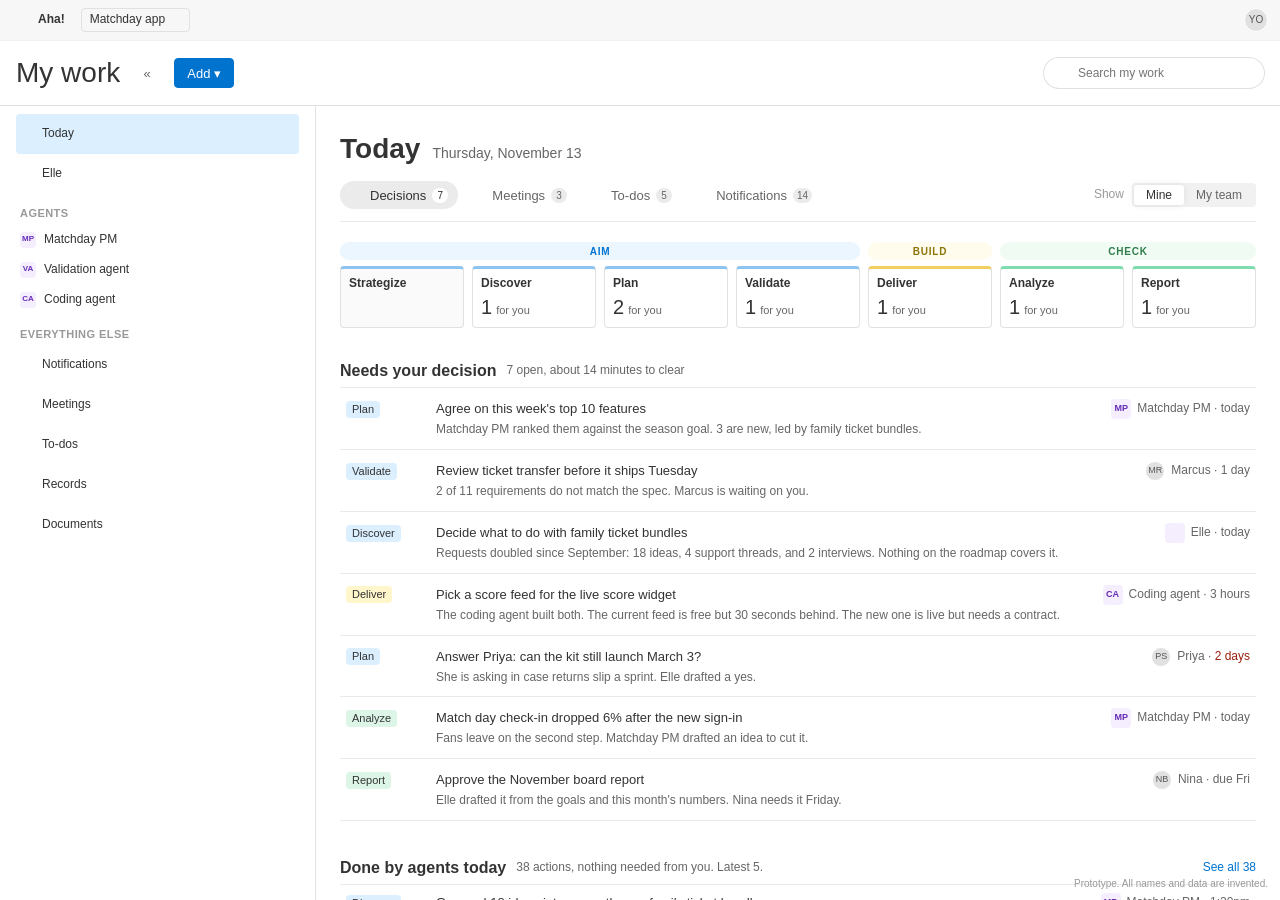
==== src.html @ dafa818f "My work control plane prototype A clickable prototype of My work reimagined as the place a PM steers" ====
<!doctype html>
<html lang="en">
<head>
<meta charset="utf-8">
<meta name="viewport" content="width=device-width, initial-scale=1">
<title>My work control plane</title>
<meta name="color-scheme" content="light only">
<link rel="stylesheet" href="aha.css">
<style>
  :root { color-scheme: light only; --drawer-width: 650px; --line: #e9e9e9; --ai: #662db5; --ai-bg: #f5eeff; }
  html, body { height: 100%; margin: 0; }
  body { overflow: hidden; }
  .app { height: 100vh; min-height: 0; background: var(--aha-color-background-primary); }
  .top-nav .nav-icons { display: inline-flex; gap: var(--spacer-1); }
  .top-nav .nav-icons .top-nav-item { padding: 4px 10px; }

  /* People and agents. People get photos; agents get a purple tile so AI never passes for a person. */
  .face { display: inline-flex; align-items: center; justify-content: center; flex: none; width: 20px; height: 20px; border-radius: 50%; overflow: hidden; background: #e1e1e1; color: #555; font-size: 9px; font-weight: 500; border: 1px solid #fff; }
  .face img { width: 100%; height: 100%; object-fit: cover; display: block; }
  .face.s16 { width: 16px; height: 16px; font-size: 8px; }
  .face.s24 { width: 24px; height: 24px; font-size: 10px; }
  .face.s32 { width: 32px; height: 32px; font-size: 12px; }
  .face.agent { border-radius: 4px; background: var(--ai-bg); color: var(--ai); border-color: transparent; font-weight: 600; }
  .faces { display: inline-flex; }
  .faces .face + .face { margin-left: -6px; }

  /* Page header band: 65px, single row (nav sidebar archetype). */
  .mw-header { display: flex; align-items: center; gap: var(--spacer-3); height: 65px; padding: 0 16px; border-bottom: 1px solid var(--aha-color-border-primary); flex: none; }
  .mw-header .spacer { flex: 1; }
  .mw-body { display: flex; flex: 1; min-height: 0; }
  .nav-sidebar { border-right: 1px solid var(--aha-color-border-primary); }
  .nav-sidebar__item .count { margin-left: auto; color: var(--aha-color-text-tertiary); font-size: 12px; }
  .nav-sidebar__item .badge { margin-left: 4px; }
  .nav-sidebar__item .sub { color: var(--aha-color-text-tertiary); font-size: 11px; margin-left: auto; }

  .pane { flex: 1; min-width: 0; overflow-y: auto; padding: 32px 40px 80px; }
  .page-tabs { margin: -8px 0 20px; align-items: center; }
  .page-tabs .tab { cursor: pointer; display: inline-flex; align-items: center; font-size: 14px; }
  .page-tabs .spacer { flex: 1; }
  .scope-wrap { display: inline-flex; align-items: center; gap: 8px; }
  .scope-label { font-size: 12px; color: var(--aha-color-text-tertiary); }
  .tab-count { display: inline-block; min-width: 16px; padding: 0 4px; margin-left: 4px; border-radius: 8px; background: #dbefff; color: #0073cf; font-size: 10px; font-weight: 600; line-height: 15px; text-align: center; }
  .meet-view { display: grid; grid-template-columns: 340px minmax(0, 1fr); gap: 0; border: 1px solid var(--aha-color-border-primary); border-radius: 4px; min-height: 560px; }
  .meet-list { border-right: 1px solid var(--aha-color-border-primary); padding: 8px 12px 16px; }
  .meet-row.is-selected { background: #ebf6ff; box-shadow: inset 3px 0 0 #0073cf; opacity: 1; }
  .meet-pane { padding: 24px 32px 32px; min-width: 0; }
  .meet-pane h2 { font-size: 20px; font-weight: 600; margin: 0 0 4px; }
  .meet-pane .when { color: var(--aha-color-text-secondary); font-size: 12px; }
  .meet-pane .spacer { flex: 1; }
  .meet-pane h4 { font-size: 11px; font-weight: 600; margin: 24px 0 8px; text-transform: uppercase; letter-spacing: .05em; color: var(--aha-color-text-secondary); }
  .attendee { display: flex; align-items: center; gap: 8px; font-size: 12px; }
  .attendee b { font-weight: 500; display: block; }
  .attendee span span { color: var(--aha-color-text-tertiary); font-size: 11px; }
  .prep dt { color: var(--aha-color-text-tertiary); font-size: 12px; padding-top: 1px; }
  .prep dd { margin: 0; }
  .related .row-item { grid-template-columns: 78px minmax(0, 1fr) 24px; }
  .meet-view.is-full { grid-template-columns: minmax(0, 1fr); }
  .meet-view.is-full .meet-list { display: none; }
  .meet-view.is-full .meet-pane > * { max-width: 760px; }
  .mp-bar { display: flex; align-items: center; gap: 8px; margin: -12px -16px 8px 0; }
  .mp-bar .spacer { flex: 1; }
  .menu-wrap { position: relative; }
  .mp-menu { display: none; position: absolute; right: 0; top: 32px; min-width: 180px; background: #fff; border: 1px solid var(--aha-color-border-primary); border-radius: 4px; box-shadow: 0 4px 12px rgba(0,0,0,.12); padding: 4px 0; z-index: 20; }
  .mp-menu.is-open { display: block; }
  .mp-menu a { display: block; padding: 6px 12px; font-size: 12px; color: var(--aha-color-text); cursor: pointer; }
  .mp-menu a:hover { background: #f1f1f1; text-decoration: none; }
  .mp-title { font-size: 20px; font-weight: 600; margin: 0 0 2px; }
  .people-line-btn { display: inline-flex; align-items: center; gap: 6px; margin-top: 8px; padding: 2px 4px 2px 0; border: 0; background: none; font: inherit; font-size: 12px; color: var(--aha-color-text-secondary); cursor: pointer; }
  .people-line-btn:hover { color: var(--aha-color-text); }
  .people-line-btn .caret { font-size: 9px; transition: transform .15s; }
  .people-line-btn.is-open .caret { transform: rotate(180deg); }
  .person-cards { display: grid; grid-template-columns: repeat(auto-fill, minmax(220px, 1fr)); gap: 8px; margin-top: 8px; }
  .person-card { display: flex; gap: 10px; padding: 8px 10px; border: 1px solid var(--line); border-radius: 4px; font-size: 12px; line-height: 1.4; }
  .person-card b { display: block; font-weight: 500; }
  .person-card span { color: var(--aha-color-text-secondary); }
  .mp-tabs { margin: 16px 0 4px; }
  .mp-tabs .tab { cursor: pointer; }
  .mp-sec-head { display: flex; align-items: center; gap: 8px; margin-top: 18px; }
  .mp-sec-head h4 { margin: 0; }
  .mp-sec-head .spacer { flex: 1; }
  .agenda, .notes { margin-top: 8px; border-top: 1px solid var(--line); }
  .ag-row, .note-row { display: flex; align-items: center; gap: 10px; min-height: 34px; padding: 4px 6px; border-bottom: 1px solid var(--line); font-size: 13px; cursor: pointer; }
  .ag-row:hover, .note-row:hover { background: #fafafa; }
  .ag-n { width: 14px; color: var(--aha-color-text-tertiary); font-size: 12px; text-align: right; }
  .ag-t { flex: 1; min-width: 0; }
  .ag-count { font-size: 11px; color: #9c1f0e; margin-left: 4px; }
  .ag-why { display: block; font-size: 11px; color: var(--aha-color-text-tertiary); margin-top: 1px; }
  .ag-row.is-done .ag-t, .note-row.is-done .nt { color: var(--aha-color-text-tertiary); text-decoration: line-through; }
  .ag-open { font-size: 12px; }
  .ag-x { border: 0; background: none; color: var(--aha-color-text-tertiary); cursor: pointer; font-size: 15px; visibility: hidden; }
  .ag-row:hover .ag-x { visibility: visible; }
  .ag-row.is-suggest { border: 1px dashed #c9a6f5; border-radius: 4px; margin-top: 6px; background: #fcf9ff; cursor: default; padding: 6px 8px; }
  .ag-row.is-suggest a { font-size: 12px; cursor: pointer; }
  .muted-link { color: var(--aha-color-text-tertiary) !important; }
  .add-line { width: 100%; box-sizing: border-box; margin-top: 8px; border-style: dashed; }
  .add-note { display: flex; gap: 8px; }
  .owner-pick { width: 110px; margin-top: 8px; flex: none; }
  .note-row .nt { flex: 1; min-width: 0; }
  .note-row .owner { display: inline-flex; align-items: center; gap: 4px; font-size: 11px; padding: 1px 6px 1px 2px; border-radius: 9px; background: #f1f1f1; color: #333; }
  .note-row .since { font-size: 11px; color: var(--aha-color-text-tertiary); width: 44px; text-align: right; }
  .prev-list { margin-top: 12px; border-top: 1px solid var(--line); }
  .prev { border-bottom: 1px solid var(--line); }
  .prev-head { display: grid; grid-template-columns: 56px 90px minmax(0, 1fr) auto; gap: 10px; width: 100%; padding: 10px 6px; border: 0; background: none; font: inherit; font-size: 12px; text-align: left; cursor: pointer; }
  .prev-head:hover { background: #fafafa; }
  .prev .pd { font-weight: 600; } .prev .pa, .prev .pc { color: var(--aha-color-text-tertiary); }
  .prev .pf { overflow: hidden; text-overflow: ellipsis; white-space: nowrap; }
  .prev.is-empty .pf { color: var(--aha-color-text-tertiary); font-style: italic; }
  .prev.is-open .prev-head { background: #fafafa; }
  .prev-body { padding: 2px 6px 14px 72px; background: #fafafa; font-size: 13px; line-height: 1.5; }
  .prev-body ul { margin: 2px 0 8px; padding-left: 16px; }
  .prev-sum { display: flex; gap: 8px; max-width: 640px; }
  .prev-sum p { margin: 0; font-size: 13px; line-height: 1.55; }
  .note-link { display: inline-block; margin-top: 2px; font-size: 12px; cursor: pointer; }
  .sum-by { display: flex; align-items: center; gap: 5px; font-size: 11px; color: #662db5; margin: 4px 0 2px; }
  .pb-h { font-size: 11px; font-weight: 600; text-transform: uppercase; letter-spacing: .04em; color: var(--aha-color-text-secondary); margin-top: 6px; }
  .meet-empty { color: var(--aha-color-text-secondary); font-size: 12px; max-width: 520px; }
  .pane-inner { max-width: 1440px; }
  .pane-top { display: flex; align-items: baseline; gap: 12px; margin-bottom: 20px; }
  .pane-top h2 { font-size: 28px; font-weight: 600; margin: 0; }
  .pane-top .date { color: var(--aha-color-text-secondary); font-size: 14px; }
  .pane-top .spacer { flex: 1; }

  /* Lifecycle row, after the AI product development lifecycle. It doubles as the page filter. */
  .phases { display: grid; grid-template-columns: repeat(7, minmax(0, 1fr)); gap: 0 8px; margin-bottom: 6px; }
  .phase-band { height: 18px; border-radius: 9px; font-size: 10px; font-weight: 600; letter-spacing: .08em; text-transform: uppercase; display: flex; align-items: center; justify-content: center; }
  .phase-band.aim { grid-column: 1 / span 4; background: #ebf6ff; color: #0073cf; }
  .phase-band.build { grid-column: 5; background: #fffcee; color: #8a7505; }
  .phase-band.check { grid-column: 6 / span 2; background: #f0fbf4; color: #2f7d4a; }
  .stages { display: grid; grid-template-columns: repeat(7, minmax(0, 1fr)); gap: 8px; margin-bottom: 32px; }
  .stage { border: 1px solid var(--aha-color-border-primary); border-top-width: 3px; border-radius: 4px; padding: 7px 10px 9px; cursor: pointer; background: #fff; text-align: left; font: inherit; color: inherit; transition: background .12s, border-color .12s; }
  .stage.aim { border-top-color: #8fc3ef; } .stage.build { border-top-color: #f2cf63; } .stage.check { border-top-color: #7fdcae; }
  .stage:hover { background: #fafafa; }
  .stage:focus-visible { outline: 2px solid var(--aha-color-text-link); outline-offset: 1px; }
  .stage.is-selected { box-shadow: 0 0 0 2px var(--aha-color-text-link); }
  .stage.is-dimmed { opacity: .5; }
  .stage.is-input { cursor: default; background: #fafafa; }
  .stage .name { font-size: 12px; font-weight: 600; }
  .stage .num { display: flex; align-items: baseline; gap: 4px; margin-top: 4px; }
  .stage .num b { font-size: 20px; font-weight: 500; line-height: 1.1; }
  .stage .num span { font-size: 11px; color: var(--aha-color-text-secondary); }
  .stage .num.zero b { color: var(--aha-color-text-tertiary); }
  .stage .ai { font-size: 11px; color: var(--ai); margin-top: 2px; }
  .stage .input-note { font-size: 11px; color: var(--aha-color-text-tertiary); margin-top: 6px; line-height: 1.35; }


  .cols { display: block; }
  .sec-head { display: flex; align-items: center; gap: 10px; margin-bottom: 6px; }
  .sec-head h3 { font-size: 16px; font-weight: 600; margin: 0; }
  .sec-head .meta { color: var(--aha-color-text-secondary); font-size: 12px; }
  .sec-head .spacer { flex: 1; }
  .sec-head a { font-size: 12px; cursor: pointer; }
  .filter-tag { display: inline-flex; align-items: center; gap: 4px; padding: 1px 4px 1px 8px; border-radius: 4px; background: #ebf6ff; color: #333; font-size: 11px; }
  .filter-tag button { border: 0; background: none; cursor: pointer; color: #555; font-size: 13px; line-height: 1; padding: 0 2px; }

  .rows { border-top: 1px solid var(--line); }
  .row-item { display: grid; grid-template-columns: 78px minmax(0, 1fr) 160px; gap: 12px; align-items: start; padding: 11px 6px; border-bottom: 1px solid var(--line); cursor: pointer; transition: background .12s, opacity .25s; }
  .row-item:hover { background: #f7f7f7; }
  .row-item.is-selected { box-shadow: inset 0 0 0 2px var(--aha-color-text-link); border-radius: 4px; background: #fff; }
  .row-item.is-leaving { opacity: 0; }
  .row-item .title { font-size: 13px; font-weight: 500; color: var(--aha-color-text); line-height: 20px; }
  .row-item > div:first-child { display: flex; align-items: center; height: 20px; }
  .row-item .why { font-size: 12px; color: var(--aha-color-text-secondary); margin-top: 2px; line-height: 1.4; }
  .row-item .who { display: flex; align-items: center; justify-content: flex-end; gap: 6px; height: 20px; font-size: 12px; color: var(--aha-color-text-secondary); white-space: nowrap; }
  .row-item .who .late { color: #9c1f0e; }
  .row-item .act { display: none; justify-content: flex-end; align-items: center; gap: 4px; font-size: 12px; color: var(--aha-color-text-link); white-space: nowrap; }
  .row-item:hover .who, .row-item.is-selected .who { display: none; }
  .row-item:hover .act, .row-item.is-selected .act { display: flex; }
  .row-item .kind { font-size: 11px; color: var(--aha-color-text-tertiary); margin-top: 3px; }
  .stage-pill { display: inline-block; padding: 0 6px; border-radius: 4px; font-size: 11px; line-height: 17px; color: #333; white-space: nowrap; }
  .sp-aim { background: #dbefff; } .sp-build { background: #fff6cc; } .sp-check { background: #dcf5e7; }
  .empty { padding: 20px 6px; color: var(--aha-color-text-secondary); font-size: 12px; display: flex; align-items: center; gap: 10px; }
  .empty b { color: var(--aha-color-text); font-weight: 600; font-size: 13px; display: block; }

  .handled { margin-top: 36px; }
  .handled .row-item { padding: 8px 6px; }
  .handled .title { font-weight: 400; }

  .meet-row { display: grid; grid-template-columns: 40px minmax(0, 1fr) auto; gap: 8px; align-items: center; padding: 8px 6px; border-bottom: 1px solid var(--line); font-size: 12px; cursor: pointer; }
  .meet-row:hover { background: #f7f7f7; }
  .meet-row .t { color: var(--aha-color-text-secondary); }
  .meet-row .n { font-size: 13px; white-space: nowrap; overflow: hidden; text-overflow: ellipsis; }
  .meet-row .t.is-next { color: #0073cf; font-weight: 600; }
  .more-faces { font-size: 10px; color: var(--aha-color-text-tertiary); margin-left: 3px; align-self: center; }
  .meet-row .faces { align-items: center; }
  .meet-row .c { color: var(--aha-color-text-secondary); font-size: 11px; margin-top: 1px; }
  .meet-row.is-past { opacity: .5; }
  .meet-row.is-next { box-shadow: inset 3px 0 0 #0073cf; }
  .next-tag { font-size: 10px; font-weight: 500; padding: 0 5px; border-radius: 4px; background: #ebf6ff; color: #333; }
  .side-block { margin-bottom: 32px; }
  .meet-day { font-size: 11px; font-weight: 600; letter-spacing: .05em; text-transform: uppercase; color: var(--aha-color-text-tertiary); margin: 18px 0 2px; }
  .meet-day:first-child { margin-top: 4px; }

  /* Drawer: 650px, slides on right, no scrim. */
  .drawer { top: 41px; }
  .drawer__bar { display: flex; align-items: center; gap: 8px; height: 44px; padding: 0 12px; border-bottom: 1px solid var(--line); flex: none; }
  .drawer__bar .muted { color: var(--aha-color-text-tertiary); font-size: 12px; }
  .drawer__bar .spacer { flex: 1; }
  .drawer__scroll { overflow-y: auto; padding: 20px 24px 40px; flex: 1; }
  .drawer h2 { font-size: 20px; font-weight: 600; margin: 8px 0 8px; line-height: 1.25; }
  .drawer .byline { display: flex; align-items: center; gap: 8px; color: var(--aha-color-text-secondary); font-size: 12px; margin-bottom: 18px; }
  .drawer .byline b { color: var(--aha-color-text); font-weight: 500; }
  .drawer h4 { font-size: 11px; font-weight: 600; margin: 22px 0 8px; text-transform: uppercase; letter-spacing: .05em; color: var(--aha-color-text-secondary); }
  .ai-result { font-size: 12px; line-height: 1.5; }
  .ai-result .ai-head { display: flex; align-items: center; gap: 6px; font-weight: 600; color: var(--ai); margin-bottom: 6px; }
  .ai-result ul { margin: 6px 0 0; padding-left: 18px; }
  .check-list { border: 1px solid var(--aha-color-border-primary); border-radius: 4px; }
  .check-list .ci { display: grid; grid-template-columns: 22px 22px minmax(0, 1fr) auto; gap: 6px; align-items: center; padding: 7px 10px; border-bottom: 1px solid var(--line); font-size: 12px; }
  .check-list .ci:last-child { border-bottom: 0; }
  .check-list .ci:hover { background: #fafafa; }
  .check-list .ci .rank { color: var(--aha-color-text-tertiary); text-align: right; }
  .check-list .ci .new { font-size: 10px; margin-left: 4px; }
  .check-list .ci.is-off span:nth-child(3) { color: var(--aha-color-text-tertiary); text-decoration: line-through; }
  .gap { color: #9c1f0e; font-weight: 600; }
  .ok { color: #4f8f0e; font-weight: 600; }
  .people-line { display: flex; align-items: center; gap: 8px; font-size: 12px; }
  .drawer__foot { flex: none; display: flex; gap: 8px; align-items: center; padding: 12px 24px; border-top: 1px solid var(--aha-color-border-primary); }
  .drawer__foot .spacer { flex: 1; }
  .drawer__foot .input { flex: 1; height: 30px; }

  .h4-note { text-transform: none; letter-spacing: 0; font-weight: 400; color: var(--aha-color-text-tertiary); margin-left: 6px; }
  .what-next { margin-top: 14px; padding: 8px 10px; border-radius: 4px; background: #f7f7f7; font-size: 12px; color: var(--aha-color-text-secondary); }
  .what-next::before { content: 'What happens: '; font-weight: 600; color: var(--aha-color-text); }
  .cmp { display: none; grid-template-columns: 1fr 1fr; gap: 8px; padding: 8px 10px 10px 38px; border-bottom: 1px solid var(--line); background: #fafafa; font-size: 12px; }
  .cmp.is-open { display: grid; }
  .cmp span { display: block; font-size: 11px; color: var(--aha-color-text-tertiary); }
  .cmp.list { grid-template-columns: 1fr 1fr; color: var(--aha-color-text-secondary); }
  .cmp.list div::before { content: '\2713  '; color: #4f8f0e; }
  .choices { display: grid; grid-template-columns: 170px minmax(0, 1fr); gap: 8px 12px; font-size: 12px; margin: 0; }
  .choices dt { font-weight: 500; } .choices dd { margin: 0; color: var(--aha-color-text-secondary); }
  .facts { border: 1px solid var(--aha-color-border-primary); border-radius: 4px; font-size: 12px; }
  .facts div { display: grid; grid-template-columns: 120px minmax(0, 1fr); padding: 7px 10px; border-bottom: 1px solid var(--line); }
  .facts div:last-child { border-bottom: 0; }
  .facts span { color: var(--aha-color-text-tertiary); }
  .textarea.ai-draft { width: 100%; box-sizing: border-box; border-color: #c9a6f5; background: #fcf9ff; font: inherit; font-size: 13px; line-height: 1.5; padding: 8px 10px; resize: vertical; }
  .input.is-invalid, .textarea.is-invalid { border-color: #c9250e; box-shadow: 0 0 0 2px #fff0ee; }
  #drawer .input { box-sizing: border-box; }
  #drawer .drawer__scroll > .input { width: 100%; }
  .funnel { display: grid; gap: 8px; font-size: 12px; }
  .f-row { display: grid; grid-template-columns: 100px minmax(0, 1fr) 110px; gap: 10px; align-items: center; }
  .f-row .bar { position: relative; height: 14px; background: #f1f1f1; border-radius: 2px; }
  .f-row .bar i { position: absolute; inset: 0 auto 0 0; background: #8fc3ef; border-radius: 2px; }
  .f-row.is-bad .bar i { background: #f0a090; }
  .f-row .bar em { position: absolute; top: -3px; bottom: -3px; width: 2px; background: #555; }
  .f-row small { color: var(--aha-color-text-tertiary); font-weight: 400; }
  .report { border: 1px solid var(--aha-color-border-primary); border-radius: 4px; }
  .r-sec { padding: 10px 12px; border-bottom: 1px solid var(--line); font-size: 13px; line-height: 1.45; }
  .r-sec:last-child { border-bottom: 0; }
  .r-sec b { display: block; font-size: 11px; font-weight: 600; color: var(--aha-color-text-secondary); text-transform: uppercase; letter-spacing: .04em; margin-bottom: 2px; }
  .cap { display: flex; align-items: center; gap: 12px; margin-bottom: 4px; }
  .cap-bar { position: relative; flex: 1; height: 10px; background: #f1f1f1; border-radius: 5px; }
  .cap-bar i { position: absolute; inset: 0 auto 0 0; background: #8fc3ef; border-radius: 5px; transition: width .2s; }
  .cap-bar i.is-over { background: #f0a090; }
  .cap-bar em { position: absolute; top: -4px; bottom: -4px; left: 84.7%; width: 2px; background: #555; }
  .cap-num { font-size: 12px; white-space: nowrap; } .cap-num b { font-size: 16px; font-weight: 600; }
  .pts, .muted-s { color: var(--aha-color-text-tertiary); font-size: 12px; }
  .row-item.is-undone .title { color: var(--aha-color-text-tertiary); text-decoration: line-through; }
  .undone-tag { display: inline-block; text-decoration: none; font-size: 10px; padding: 0 5px; border-radius: 4px; background: #fff0ee; color: #333; margin-left: 6px; }

  .agent-head { display: flex; gap: 12px; align-items: center; }
  .agent-job { font-size: 13px; line-height: 1.5; }
  .dial { display: flex; border: 1px solid var(--aha-color-border-primary); border-radius: 4px; overflow: hidden; }
  .dial button { flex: 1; border: 0; background: #fff; font: inherit; font-size: 12px; padding: 6px 4px; cursor: pointer; color: var(--aha-color-text-secondary); border-left: 1px solid var(--aha-color-border-primary); }
  .dial button:first-child { border-left: 0; }
  .dial button:hover { background: #fafafa; }
  .dial button.is-active { background: var(--ai-bg); color: var(--ai); font-weight: 600; }
  .row-item.notif { grid-template-columns: 28px minmax(0, 1fr) 90px; }
  .elle-chips { display: flex; flex-wrap: wrap; gap: 6px; margin-bottom: 12px; }
  .elle-q { margin: 14px 0 6px; font-size: 13px; font-weight: 500; text-align: right; }
  .drawer.is-wide { width: calc(100% - 316px); }
  .mw-header .menu-wrap .mp-menu { top: 34px; }

  .page-tabs { gap: 4px; height: auto; border-bottom: 0; margin: -6px 0 20px; padding-bottom: 12px; border-bottom: 1px solid var(--line); }
  .page-tabs .tab { height: 28px; padding: 0 10px; gap: 6px; border: 0; border-radius: 14px; margin: 0; text-transform: none; letter-spacing: 0; font-size: 13px; font-weight: 400; color: var(--aha-color-text-secondary); transition: background .12s, color .12s; }
  .page-tabs .tab:hover { background: #f7f7f7; color: var(--aha-color-text); text-decoration: none; }
  .page-tabs .tab.is-active { background: #ebebeb; color: var(--aha-color-text); font-weight: 500; border: 0; }
  .page-tabs .tab .icon { color: inherit; opacity: .8; }
  .page-tabs .tab .tab-count { margin-left: 0; background: #ebebeb; color: var(--aha-color-text-secondary); font-weight: 500; }
  .page-tabs .tab.is-active .tab-count { background: #fff; color: var(--aha-color-text); }
  .simple-view { max-width: 920px; }
  .todo-group { font-size: 11px; font-weight: 600; letter-spacing: .05em; text-transform: uppercase; color: var(--aha-color-text-tertiary); margin: 18px 0 4px; }
  .todo-group:first-of-type { margin-top: 4px; }
  #view-todos .note-row .muted-s { width: 190px; text-align: right; white-space: nowrap; overflow: hidden; text-overflow: ellipsis; }
  #view-todos .note-row .since { width: 70px; }
  .row-item.notif.is-read .title { color: var(--aha-color-text-secondary); font-weight: 400; }

  .agent-tabs { margin: 14px 0 12px; }
  .agent-tabs .tab { cursor: pointer; }
  .chat { display: flex; flex-direction: column; gap: 12px; margin: 4px 0 12px; }
  .msg { display: flex; gap: 8px; font-size: 13px; line-height: 1.5; max-width: 88%; }
  .msg .bubble { padding: 8px 11px; border-radius: 8px; background: #f5eeff; border: 1px solid #e4d3fb; }
  .msg.you { align-self: flex-end; padding: 8px 11px; border-radius: 8px; background: #ebf6ff; border: 1px solid #cfe5f8; }
  .msg-link { display: block; margin-top: 6px; font-size: 12px; cursor: pointer; }
  .msg.typing .bubble { display: flex; gap: 4px; padding: 12px; }
  .msg.typing i { width: 6px; height: 6px; border-radius: 50%; background: #a98bd6; animation: blink 1s infinite; }
  .msg.typing i:nth-child(2) { animation-delay: .15s; } .msg.typing i:nth-child(3) { animation-delay: .3s; }
  @keyframes blink { 0%, 80%, 100% { opacity: .25; } 40% { opacity: 1; } }
  .chat-chips .btn { white-space: normal; height: auto; min-height: 26px; text-align: left; }

  /* Toast with undo. */
  .toast { position: fixed; left: 50%; bottom: 24px; transform: translate(-50%, 20px); opacity: 0; pointer-events: none; display: flex; align-items: center; gap: 14px; background: #333; color: #fff; font-size: 12px; padding: 8px 12px 8px 14px; border-radius: 4px; box-shadow: 0 4px 12px rgba(0,0,0,.2); transition: opacity .2s, transform .2s; z-index: 1000; }
  .toast.is-on { opacity: 1; transform: translate(-50%, 0); pointer-events: auto; }
  .toast a { color: #8fc3ef; cursor: pointer; font-weight: 500; }

  .hidden { display: none !important; }
  .proto-note { position: fixed; right: 12px; bottom: 10px; font-size: 10px; color: var(--aha-color-text-tertiary); z-index: 5; pointer-events: none; }

  @media (max-width: 1300px) {
    .cols { grid-template-columns: minmax(0, 1fr); }
    .pane { padding: 24px 24px 80px; }
    .meet-view { grid-template-columns: 260px minmax(0, 1fr); }
    .stage { padding-left: 8px; padding-right: 6px; }
    .stage .ai, .stage .input-note { display: none; }
  }
  @media (max-width: 1000px) {
    .nav-sidebar { width: 220px; }
    .nav-sidebar__item .sub, .nav-sidebar__item .count { display: none; }
    .row-item, .handled .row-item { grid-template-columns: 70px minmax(0, 1fr); }
    .row-item .who, .row-item:hover .act { display: none !important; }
  }
</style>
</head>
<body>
<!--SPRITE-->
<div class="app">

  <nav class="top-nav">
    <span class="brand"><svg class="icon icon-18" style="color:var(--aha-color-text-link)"><use href="#aha-icon-roadmaps"></use></svg> Aha!</span>
    <span class="workspace-picker">Matchday app <svg class="icon"><use href="#aha-icon-sort"></use></svg></span>
    <span class="nav-icons">
      <a class="top-nav-item" title="Knowledge"><svg class="icon icon-14"><use href="#aha-icon-knowledge"></use></svg></a>
      <a class="top-nav-item" title="Strategy"><svg class="icon icon-14"><use href="#aha-icon-target"></use></svg></a>
      <a class="top-nav-item" title="Releases"><svg class="icon icon-14"><use href="#aha-icon-date"></use></svg></a>
      <a class="top-nav-item" title="Ideas"><svg class="icon icon-14"><use href="#aha-icon-ideas"></use></svg></a>
      <a class="top-nav-item" title="Features"><svg class="icon icon-14"><use href="#aha-icon-rectangles"></use></svg></a>
      <a class="top-nav-item" title="Roadmaps"><svg class="icon icon-14"><use href="#aha-icon-roadmap"></use></svg></a>
    </span>
    <span class="spacer" style="flex:1"></span>
    <button class="btn btn-icon" title="Search" id="top-search"><svg class="icon"><use href="#aha-icon-search"></use></svg></button>
    <button class="btn btn-icon" title="Elle" id="top-elle"><svg class="elle-icon" style="width:16px;height:16px"><use href="#elle-icon"></use></svg></button>
    <span data-face="you" data-size="s24"></span>
  </nav>

  <div class="mw-header">
    <h1 class="page-title">My work</h1>
    <button class="btn btn-icon" title="Collapse" id="collapse">&laquo;</button>
    <span class="menu-wrap"><button class="btn btn-primary" id="add-btn">Add &#9662;</button>
      <div class="mp-menu" id="add-menu" style="left:0;right:auto"><a data-add="todo">To-do</a><a data-add="idea">Idea</a><a data-add="feature">Feature</a><a data-add="meeting note">Meeting note</a></div></span>
    <span class="spacer"></span>
    <span class="search-field" style="width:220px"><svg class="icon"><use href="#aha-icon-search"></use></svg><input placeholder="Search my work" id="search"></span>
  </div>

  <div class="mw-body">
    <aside class="nav-sidebar">
      <a class="nav-sidebar__item is-active" data-nav="today"><svg class="icon icon-14"><use href="#aha-icon-target"></use></svg> Today</a>
      <a class="nav-sidebar__item" data-nav="elle"><svg class="elle-icon" style="width:14px;height:14px"><use href="#elle-icon"></use></svg> Elle</a>
      <div class="nav-sidebar__group-header">Agents</div>
      <a class="nav-sidebar__item nav-sidebar__item--compact" data-agent="Matchday PM"><span data-face="Matchday PM" data-size="s16"></span> Matchday PM</a>
      <a class="nav-sidebar__item nav-sidebar__item--compact" data-agent="Validation agent"><span data-face="Validation agent" data-size="s16"></span> Validation agent</a>
      <a class="nav-sidebar__item nav-sidebar__item--compact" data-agent="Coding agent"><span data-face="Coding agent" data-size="s16"></span> Coding agent</a>
      <div class="nav-sidebar__group-header">Everything else</div>
      <a class="nav-sidebar__item" data-nav="notifications"><svg class="icon icon-14"><use href="#aha-icon-announcement"></use></svg> Notifications</a>
      <a class="nav-sidebar__item" data-nav="meetings"><svg class="icon icon-14"><use href="#aha-icon-date"></use></svg> Meetings</a>
      <a class="nav-sidebar__item" data-nav="todos"><svg class="icon icon-14"><use href="#aha-icon-check-list"></use></svg> To-dos</a>
      <a class="nav-sidebar__item" data-nav="records"><svg class="icon icon-14"><use href="#aha-icon-records"></use></svg> Records</a>
      <a class="nav-sidebar__item" data-nav="documents"><svg class="icon icon-14"><use href="#aha-icon-book-dot"></use></svg> Documents</a>
    </aside>

    <main class="pane">
     <div class="pane-inner">
      <div class="pane-top">
        <h2>Today</h2>
        <span class="date">Thursday, November 13</span>
      </div>
      <div class="tabs page-tabs">
        <a class="tab is-active" data-view="decisions"><svg class="icon icon-14"><use href="#aha-icon-approved"></use></svg>Decisions <span class="tab-count" id="dec-count">7</span></a>
        <a class="tab" data-view="meetings"><svg class="icon icon-14"><use href="#aha-icon-date"></use></svg>Meetings <span class="tab-count" title="3 left today">3</span></a>
        <a class="tab" data-view="todos"><svg class="icon icon-14"><use href="#aha-icon-check-list"></use></svg>To-dos <span class="tab-count" id="todo-count">5</span></a>
        <a class="tab" data-view="notifications"><svg class="icon icon-14"><use href="#aha-icon-announcement"></use></svg>Notifications <span class="tab-count" id="notif-count">14</span></a>
        <span class="spacer"></span>
        <span class="scope-wrap" id="scope-wrap"><span class="scope-label">Show</span>
          <span class="segmented" id="scope">
            <button class="is-active" data-scope="mine">Mine</button>
            <button data-scope="team">My team</button>
          </span>
        </span>
      </div>
      <div id="view-todos" class="hidden simple-view"></div>
      <div id="view-notifs" class="hidden simple-view"></div>
      <div id="view-meetings" class="meet-view hidden">
        <div class="meet-list"><div id="meetings"></div></div>
        <div class="meet-pane" id="meet-pane"></div>
      </div>
      <div id="view-work">

      <div class="phases">
        <div class="phase-band aim">Aim</div>
        <div class="phase-band build">Build</div>
        <div class="phase-band check">Check</div>
      </div>
      <div class="stages" id="stages"></div>


      <div class="cols">
        <section>
          <div class="sec-head">
            <h3 id="queue-title">Needs your decision</h3>
            <span class="meta" id="queue-meta"></span>
            <span id="filter-tag"></span>
          </div>
          <div class="rows" id="queue"></div>

          <div class="handled">
            <div class="sec-head">
              <h3>Done by agents today</h3>
              <span class="meta" id="handled-meta"></span>
              <span class="spacer"></span>
              <a id="see-all">See all 38</a>
            </div>
            <div class="rows" id="handled"></div>
          </div>
        </section>
      </div>
      </div>
     </div>
    </main>
  </div>

  <aside class="drawer" id="drawer" aria-hidden="true">
    <div class="drawer__bar">
      <button class="btn btn-icon" id="drawer-close" title="Close">&raquo;</button>
      <span class="muted" id="d-kind">Decision</span>
      <span class="spacer"></span>
      <span class="menu-wrap"><button class="btn btn-icon" title="More" id="drawer-more">&middot;&middot;&middot;</button>
        <div class="mp-menu" id="drawer-menu"><a data-dmenu="wide">Open as full page</a><a data-dmenu="copy">Copy link</a></div></span>
    </div>
    <div class="drawer__scroll" id="d-body"></div>
    <div class="drawer__foot" id="d-foot"></div>
  </aside>
</div>

<div class="toast" id="toast"><span id="toast-text"></span><a id="toast-undo">Undo</a></div>
<div class="proto-note">Prototype. All names and data are invented.</div>

<script>
/* People. Photos are generated portraits from randomuser.me; initials show if they fail to load. */
const PEOPLE = {
  you:     { name: 'You', init: 'YO', photo: 'https://randomuser.me/api/portraits/men/46.jpg' },
  Marcus:  { name: 'Marcus Reed', init: 'MR', photo: 'https://randomuser.me/api/portraits/men/32.jpg' },
  Priya:   { name: 'Priya Shah', init: 'PS', photo: 'https://randomuser.me/api/portraits/women/44.jpg' },
  Nina:    { name: 'Nina Brooks', init: 'NB', photo: 'https://randomuser.me/api/portraits/women/68.jpg' },
  Sam:     { name: 'Sam Kowalski', init: 'SK', photo: 'https://randomuser.me/api/portraits/men/75.jpg' },
  Elena:   { name: 'Elena Lopez', init: 'EL', photo: 'https://randomuser.me/api/portraits/women/12.jpg' },
  'Matchday PM':      { agent: true, init: 'MP' },
  'Validation agent': { agent: true, init: 'VA' },
  'Coding agent':     { agent: true, init: 'CA' },
  Elle:               { elle: true },
};
function face(key, size = '') {
  const p = PEOPLE[key] || { init: key.slice(0, 2).toUpperCase() };
  if (p.elle) return `<span class="face agent ${size}"><svg class="elle-icon" style="width:70%;height:70%"><use href="#elle-icon"></use></svg></span>`;
  if (p.agent) return `<span class="face agent ${size}" title="${key}">${p.init}</span>`;
  return `<span class="face ${size}" title="${p.name}"><img src="${p.photo}" alt="${p.name}" onerror="this.parentNode.textContent='${p.init}'"></span>`;
}
const displayName = k => k === 'you' ? 'You' : k;
document.querySelectorAll('[data-face]').forEach(el => el.outerHTML = face(el.dataset.face, el.dataset.size));

const STAGES = [
  { id: 'strategize', name: 'Strategize', band: 'aim', input: true },
  { id: 'discover', name: 'Discover', band: 'aim' },
  { id: 'plan', name: 'Plan', band: 'aim' },
  { id: 'validate', name: 'Validate', band: 'aim' },
  { id: 'deliver', name: 'Deliver', band: 'build' },
  { id: 'analyze', name: 'Analyze', band: 'check' },
  { id: 'report', name: 'Report', band: 'check' },
];
const BAND = Object.fromEntries(STAGES.map(s => [s.id, s.band]));
const NAME = Object.fromEntries(STAGES.map(s => [s.id, s.name]));

const QUEUE = {
  mine: [
    { id: 'q1', stage: 'plan', kind: 'Ranked list', title: "Agree on this week's top 10 features", why: 'Matchday PM ranked them against the season goal. 3 are new, led by family ticket bundles.', who: 'Matchday PM', since: 'today', act: 'Review the list', drawer: 'top10', done: 'Agreed. Matchday PM will update the features board.' },
    { id: 'q2', stage: 'validate', kind: 'Approval', title: 'Review ticket transfer before it ships Tuesday', why: '2 of 11 requirements do not match the spec. Marcus is waiting on you.', who: 'Marcus', since: '1 day', act: 'Review the 2 gaps', drawer: 'validate', done: 'Sent back to Marcus with the 2 gaps.' },
    { id: 'q3', stage: 'discover', kind: 'New theme', title: 'Decide what to do with family ticket bundles', why: 'Requests doubled since September: 18 ideas, 4 support threads, and 2 interviews. Nothing on the roadmap covers it.', who: 'Elle', since: 'today', act: 'Decide', drawer: 'theme', done: 'Epic created: Family ticket bundles.' },
    { id: 'q4', stage: 'deliver', kind: 'Build choice', title: 'Pick a score feed for the live score widget', why: 'The coding agent built both. The current feed is free but 30 seconds behind. The new one is live but needs a contract.', who: 'Coding agent', since: '3 hours', act: 'Compare the options', drawer: 'options', done: 'The coding agent is building with the current feed.' },
    { id: 'q5', stage: 'plan', kind: 'Mention', title: 'Answer Priya: can the kit still launch March 3?', why: 'She is asking in case returns slip a sprint. Elle drafted a yes.', who: 'Priya', since: '2 days', late: true, act: "Review Elle's reply", drawer: 'reply', done: 'Reply sent to Priya.' },
    { id: 'q6', stage: 'analyze', kind: 'Insight', title: 'Match day check-in dropped 6% after the new sign-in', why: 'Fans leave on the second step. Matchday PM drafted an idea to cut it.', who: 'Matchday PM', since: 'today', act: 'Open the idea', drawer: 'insight', done: 'Idea opened: Shorten match day sign-in.' },
    { id: 'q7', stage: 'report', kind: 'To-do', title: 'Approve the November board report', why: 'Elle drafted it from the goals and this month\'s numbers. Nina needs it Friday.', who: 'Nina', since: 'due Fri', act: 'Review the draft', drawer: 'report', done: 'Report approved and shared with Nina.' },
  ],
  team: [
    { id: 't1', stage: 'validate', kind: 'Waiting on Priya', title: "Priya's review is holding up renewal reminders", why: 'Built 4 days ago. Engineering cannot ship until she signs off.', who: 'Priya', since: '4 days', late: true, act: 'Nudge Priya', drawer: 'nudge', done: 'Nudged Priya.' },
    { id: 't2', stage: 'plan', kind: 'Waiting on Sam', title: 'Sam needs to cut 18 points from the Spring release', why: 'Matchday PM suggests moving the 2 features that score lowest against the release goal.', who: 'Sam', since: '2 days', late: true, act: 'Open the release', drawer: 'capacity', done: 'Opened the Spring release.' },
    { id: 't3', stage: 'discover', kind: 'Waiting on Elena', title: 'Stadium maps has no customer feedback after 5 days', why: 'Elena shared the prototype with 6 customers. None have opened it.', who: 'Elena', since: '5 days', late: true, act: 'Ask Elle to follow up', drawer: 'followup', done: 'Elle will follow up with the 6 customers.' },
    { id: 't4', stage: 'validate', kind: 'Waiting on you', title: 'Marcus is waiting on your ticket transfer review', why: '2 gaps to settle before Tuesday\'s release.', who: 'you', since: '1 day', act: 'Review the 2 gaps', drawer: 'validate', done: 'Sent back to Marcus with the 2 gaps.' },
  ],
};

const HANDLED = [
  { stage: 'discover', title: 'Merged 9 duplicate ideas into Mobile ticket wallet', who: 'Matchday PM', when: '8:12am',
    changes: ['9 ideas now point to Mobile ticket wallet', 'Their 41 votes moved with them', 'Each submitter got a note with the new link'],
    why: 'Every one asked for tickets in the phone wallet. Merging duplicates is on its own for this workspace.', undoMsg: 'Undone. The 9 ideas are separate again.' },
  { stage: 'validate', title: 'Approved 3 copy fixes on the shop page', who: 'Validation agent', when: '9:40am',
    changes: ['Fixed "colour" to "color" on 2 buttons', 'Shortened the returns banner', 'All 3 match the copy in the spec'],
    why: 'Copy changes under 20 words with no layout change pass on their own.', undoMsg: 'Undone. The 3 fixes are back in review.' },
  { stage: 'deliver', title: 'Moved 2 release dates to match Jira', who: 'Coding agent', when: '10:05am',
    changes: ['Merch pre-order: Feb 10 to Feb 14', 'Away fan travel info: Feb 21 to Feb 24'],
    why: 'Engineering moved the sprint in Jira. Keeping dates in sync is on its own.', undoMsg: 'Undone. Both dates are back to Feb 10 and Feb 21.' },
  { stage: 'discover', title: 'Answered 4 portal comments with knowledge base articles', who: 'Matchday PM', when: '11:30am',
    changes: ['Linked "Transfer a ticket" on 2 comments', 'Linked "Find your seat" on 1 comment', 'Linked "Refunds" on 1 comment'],
    why: 'Each question matched a published article word for word.', undoMsg: 'Undone. The 4 replies are removed.' },
  { stage: 'report', title: 'Refreshed the weekly ticket sales dashboard', who: 'Matchday PM', when: '12:00pm',
    changes: ['Pulled this week\'s sales: 18,240 tickets', 'Updated the season comparison chart'],
    why: 'Dashboard refreshes run every Thursday at noon.', undoMsg: 'Undone. The dashboard shows last week again.' },
  // Discover: 9 more
  { stage: 'discover', title: 'Tagged 14 new ideas with their persona', who: 'Matchday PM', when: '7:05am', changes: ['14 ideas tagged: 9 season ticket holders, 5 casual fans'], why: 'Persona tags follow the rules in the workspace settings.' },
  { stage: 'discover', title: 'Linked 6 support threads to the Group tickets epic', who: 'Matchday PM', when: '7:40am', changes: ['6 threads from the help desk now show on Group tickets'], why: 'Each thread names group checkout, which Group tickets covers.' },
  { stage: 'discover', title: 'Summarized Tuesday\'s fan interview', who: 'Matchday PM', when: '8:30am', changes: ['Added a summary and 4 highlights to the interview record'], why: 'Interview summaries run after every recording is uploaded.' },
  { stage: 'discover', title: 'Merged 3 duplicate ideas into Stadium maps', who: 'Matchday PM', when: '9:15am', changes: ['3 ideas point to Stadium maps', '12 votes moved with them'], why: 'All three asked for a seat map in the app.', undoMsg: 'Undone. The 3 ideas are separate again.' },
  { stage: 'discover', title: 'Set 5 ideas to "Needs more info"', who: 'Matchday PM', when: '10:20am', changes: ['5 ideas had no description; each submitter got a question'], why: 'Ideas under 10 words get a follow-up question.' },
  { stage: 'discover', title: 'Scored 8 new ideas against the season goal', who: 'Matchday PM', when: '10:50am', changes: ['8 ideas now have a goal fit score from 31 to 74'], why: 'Scoring runs when an idea gets its first vote.' },
  { stage: 'discover', title: 'Added 2 competitor notes from release news', who: 'Matchday PM', when: '12:40pm', changes: ['2 notes added to the competitor record for ticketing apps'], why: 'Competitor news is collected daily.' },
  { stage: 'discover', title: 'Closed 4 ideas that shipped in Mobile ticket wallet', who: 'Matchday PM', when: '1:05pm', changes: ['4 ideas set to Shipped', 'Each submitter got a note'], why: 'The ideas link to a feature that shipped.', undoMsg: 'Undone. The 4 ideas are open again.' },
  { stage: 'discover', title: 'Grouped 18 ideas into a new theme: family ticket bundles', who: 'Matchday PM', when: '1:20pm', changes: ['New theme with 18 ideas', 'Sent to you as a decision'], why: 'Themes form when 10 or more ideas share a request.' },
  // Plan: 6
  { stage: 'plan', title: 'Reranked the features board after 3 new ideas linked', who: 'Matchday PM', when: '7:30am', changes: ['Family ticket bundles moved from 9th to 3rd'], why: 'Ranking refreshes when linked demand changes by more than 10%.', undoMsg: 'Undone. The board order is back to yesterday.' },
  { stage: 'plan', title: 'Filled in estimates on 4 new features', who: 'Matchday PM', when: '8:45am', changes: ['4 features got initial estimates from similar past work'], why: 'Initial estimates fill in for features with none.' },
  { stage: 'plan', title: 'Drafted requirements for Guest ticket transfer limits', who: 'Matchday PM', when: '9:50am', changes: ['3 draft requirements added, marked as drafts'], why: 'Drafting requirements is set to on its own; you review before development.' },
  { stage: 'plan', title: 'Updated the Spring roadmap after the Jira sync', who: 'Matchday PM', when: '10:10am', changes: ['2 bars moved on the Spring roadmap'], why: 'Roadmaps follow release dates automatically.' },
  { stage: 'plan', title: 'Linked 2 features to the season goal', who: 'Matchday PM', when: '11:10am', changes: ['Merch pre-order and Live score widget now support the goal'], why: 'Both features name revenue per fan in their description.' },
  { stage: 'plan', title: 'Flagged that the Spring release is over capacity', who: 'Matchday PM', when: '11:45am', changes: ['Sent Sam a decision: 18 points over'], why: 'Capacity checks run when estimates change.' },
  // Validate: 8 more
  { stage: 'validate', title: 'Passed the seat filter fix on staging', who: 'Validation agent', when: '7:20am', changes: ['All 4 requirements match the spec'], why: 'Builds under 50 changed lines that match every requirement pass on their own.' },
  { stage: 'validate', title: 'Passed the new loading spinner', who: 'Validation agent', when: '8:05am', changes: ['Matches the approved prototype'], why: 'Visual changes that match the prototype pass on their own.' },
  { stage: 'validate', title: 'Checked ticket transfer against the spec', who: 'Validation agent', when: '9:00am', changes: ['9 of 11 requirements match', 'Sent the 2 gaps to you as a decision'], why: 'A rebuild this size always goes to a person.' },
  { stage: 'validate', title: 'Passed 2 accessibility fixes', who: 'Validation agent', when: '10:30am', changes: ['Button labels now read correctly on screen readers'], why: 'Accessibility fixes with passing checks pass on their own.' },
  { stage: 'validate', title: 'Passed the renewal email template', who: 'Validation agent', when: '11:00am', changes: ['Copy and layout match the spec'], why: 'Email templates that match the spec pass on their own.' },
  { stage: 'validate', title: 'Asked Elena about a missing empty state', who: 'Validation agent', when: '11:20am', changes: ['Comment on Stadium maps: no empty state in the prototype'], why: 'Questions go to the prototype owner, not to you.' },
  { stage: 'validate', title: 'Passed the away fan travel copy', who: 'Validation agent', when: '12:15pm', changes: ['Copy matches the spec'], why: 'Copy changes under 20 words pass on their own.' },
  { stage: 'validate', title: 'Reran the checkout tests after a fix', who: 'Validation agent', when: '1:10pm', changes: ['42 of 42 tests pass'], why: 'Tests rerun on every new build.' },
  // Deliver: 3 more
  { stage: 'deliver', title: 'Opened a pull request for the seat filter fix', who: 'Coding agent', when: '7:10am', changes: ['Pull request opened with 38 changed lines'], why: 'Small fixes with a clear requirement are on its own.' },
  { stage: 'deliver', title: 'Fixed a failing test in the checkout suite', who: 'Coding agent', when: '9:30am', changes: ['1 test updated to match the new receipt layout'], why: 'Test fixes that do not change behavior are on its own.' },
  { stage: 'deliver', title: 'Built two options for the live score widget', who: 'Coding agent', when: '10:40am', changes: ['2 branches ready', 'Sent you the choice'], why: 'A new vendor contract always goes to a person.' },
  // Analyze: 5
  { stage: 'analyze', title: 'Flagged a 6% drop in match day check-in', who: 'Matchday PM', when: '7:50am', changes: ['Sent you an insight with a drafted idea'], why: 'Drops over 5% in check-in or checkout go to the feature owner.' },
  { stage: 'analyze', title: 'Measured adoption of Mobile ticket wallet', who: 'Matchday PM', when: '8:20am', changes: ['41% of fans used the wallet in its first week'], why: 'Adoption is measured 7 days after a launch.' },
  { stage: 'analyze', title: 'Compared renewals to last season', who: 'Matchday PM', when: '9:05am', changes: ['82% renewed, up from 76%'], why: 'Renewal tracking runs weekly in November.' },
  { stage: 'analyze', title: 'Linked usage data to 3 ideas', who: 'Matchday PM', when: '10:00am', changes: ['3 ideas now show how often fans hit the screen they mention'], why: 'Usage links run when an idea names a screen.' },
  { stage: 'analyze', title: 'Updated the goal progress for revenue per fan', who: 'Matchday PM', when: '11:50am', changes: ['Progress moved from 4.8% to 5.2%'], why: 'Goal progress updates daily from sales data.' },
  // Report: 2 more
  { stage: 'report', title: 'Drafted the November board report', who: 'Matchday PM', when: '8:00am', changes: ['Draft ready', 'Sent you a to-do to approve it'], why: 'Board reports always go to a person before they are shared.' },
  { stage: 'report', title: 'Posted the weekly release notes draft', who: 'Matchday PM', when: '10:15am', changes: ['Draft added to the Spring release'], why: 'Release note drafts are on its own; publishing is not.' },
];
const mins = w => { const [h, m] = w.replace(/am|pm/, '').split(':').map(Number); return (h % 12 + (w.endsWith('pm') ? 12 : 0)) * 60 + m; };
HANDLED.sort((a, b) => mins(b.when) - mins(a.when));
const doneIn = stage => HANDLED.filter(h => h.stage === stage && !h.undone).length;


const MEETINGS = [
  { id: 'standup', day: 'Today', t: '9:00', n: 'Matchday standup', c: 'Zoom', who: ['Marcus', 'Priya', 'Sam'], past: true },
  { id: 'priya', day: 'Today', t: '11:30', n: '1:1 with Priya', c: 'Zoom', who: ['Priya'], past: true },
  { id: 'review', day: 'Today', t: '2:00', n: 'Ticket transfer design review', c: 'Zoom, in 40 minutes', who: ['Marcus', 'Elena', 'Sam'], next: true },
  { id: 'spring', day: 'Today', t: '3:00', n: 'Spring release check-in', c: 'Zoom', who: ['Sam', 'Marcus'] },
  { id: 'nina', day: 'Today', t: '4:00', n: 'Season planning with Nina', c: 'Board room', who: ['Nina'] },
];
let openMeeting = 2;
const ROLES = { you: 'Group PM', Marcus: 'Engineering lead', Priya: 'Product manager, Merch', Nina: 'VP of product', Sam: 'Release manager', Elena: 'Product designer' };
const BIOS = {
  you: 'Group PM for Matchday app.',
  Marcus: 'Engineering lead for ticketing. Joined the team in March 2025.',
  Priya: 'Product manager for the Merch store. Reports to you.',
  Nina: 'VP of product. Owns the season goals.',
  Sam: 'Release manager. Runs the Spring and Summer releases.',
  Elena: 'Product designer for match day. Reports to you.',
};
const ENDS = { '3:00': '3:30', '9:00': '9:15', '11:30': '12:00', '2:00': '2:30', '4:00': '4:45', '10:30': '11:00', '1:00': '1:30' };

/* What each meeting carries: agenda, Elle's suggestions, open notes, and past meetings. */
const MEET = {
  standup: { agenda: [], notes: [], prev: [{ date: 'Nov 12', ago: 'Yesterday', discussed: [], notes: [] }] },
  priya: { agenda: [{ t: 'Merch store: returns timing', done: true }, { t: 'Kit launch on March 3', done: true }],
       notes: [{ t: 'Confirm whether returns can slip a sprint', o: 'Priya', since: 'Today', done: false }],
       prev: [{ date: 'Nov 6', ago: '1 week ago', discussed: ['Merch pre-order went live', 'Returns flow needs one more sprint'], notes: ['Share the returns spec with engineering (done)'], summary: 'Merch pre-order went live on schedule. The returns flow needs one more sprint, and Priya shared the spec with engineering.' }] },
  review: { agenda: [{ t: 'Walk through the rebuilt checkout' }],
       suggest: [{ rel: 'q2' }, { t: 'Settle the transfer limit wording with Elena', why: 'Open since the last review.' }],
       more: [{ t: 'Decide who signs off on the receipt email', why: 'The seat number gap touches email templates.' }],
       notes: [{ t: 'Share the staging link before review', o: 'Marcus', since: 'Nov 6', done: false }, { t: 'Final copy for the transfer limit message', o: 'Elena', since: 'Nov 6', done: false }],
       prev: [
         { date: 'Nov 6', ago: '1 week ago', discussed: ['Marcus showed the first checkout build', 'The transfer limit message was still open', 'Sam asked to keep the Tuesday date'], notes: ['Share the staging link before review', 'Final copy for the transfer limit message'], summary: 'Marcus demoed the first checkout build, and the group agreed it is close. The transfer limit message is still open, and Sam wants to hold the Tuesday date. Marcus will share a staging link and Elena owns the final copy.' },
         { date: 'Oct 30', ago: '2 weeks ago', discussed: ['Agreed on transfer by email or phone', 'Recipient accepts in the app'], notes: ['Prototype the accept flow (done)'], summary: 'The group settled on transfers by email or phone, with the recipient accepting in the app. Elena prototyped the accept flow afterward.' },
         { date: 'Oct 23', ago: '3 weeks ago', discussed: [], notes: [] },
       ] },
  nina: { agenda: [{ t: 'Revenue per fan: where we are' }],
       suggest: [{ rel: 'q1' }, { rel: 'q7' }, { t: 'Does family pricing count toward the per-fan goal?', why: 'Family ticket bundles is a new theme this week.' }],
       more: [{ t: 'Renewals are ahead of last year', why: '82% renewed, up from 76%.' }],
       notes: [{ t: 'Bring one number for match day revenue per fan', o: 'You', since: 'Oct 30', done: false }],
       prev: [
         { date: 'Oct 30', ago: '2 weeks ago', discussed: ['Nina asked for one number that shows match day revenue per fan', 'Spring release scope looked heavy'], notes: ['Bring one number for match day revenue per fan'], summary: 'Nina asked for one number that shows match day revenue per fan, and you agreed to bring it. She also flagged that the Spring release looked heavy.' },
         { date: 'Oct 16', ago: '4 weeks ago', discussed: ['Set the season goal: grow match day revenue per fan 8%'], notes: ['Share the goal with the team (done)'], summary: 'You and Nina set the season goal: grow match day revenue per fan 8%. You shared it with the team the same week.' },
       ] },
  elena: { agenda: [{ t: 'Stadium maps: no feedback yet' }],
       suggest: [{ rel: 't3' }, { t: 'Ask what she wants to learn next', why: 'Elena asked for a stretch assignment last month.' }],
       notes: [{ t: 'Intro Elena to the supporters club lead', o: 'You', since: 'Nov 7', done: false }],
       prev: [
         { date: 'Nov 7', ago: '6 days ago', discussed: ['Stadium maps prototype went to 6 customers', 'She wants more time with fans on match day'], notes: ['Intro Elena to the supporters club lead'], summary: 'Elena sent the stadium maps prototype to 6 customers. She wants more time with fans on match day, so you offered an intro to the supporters club lead.' },
         { date: 'Oct 31', ago: '2 weeks ago', discussed: [], notes: [] },
       ] },
  spring: { agenda: [{ t: 'Capacity: 18 points over' }],
       suggest: [{ rel: 't2' }],
       notes: [{ t: 'Confirm the Jira dates for both releases', o: 'Sam', since: 'Nov 6', done: false }],
       prev: [{ date: 'Nov 6', ago: '1 week ago', discussed: ['The release was 18 points over capacity', 'Matchday PM suggested 2 features to move'], notes: ['Confirm the Jira dates for both releases'], summary: 'The Spring release is 18 points over capacity. Matchday PM suggested moving 2 features, and Sam will confirm the Jira dates first.' }] },
};
const mstate = {};
function stateFor(i) {
  i = MEETINGS[i].id;
  if (!mstate[i]) {
    const d = MEET[i] || { agenda: [], notes: [], prev: [] };
    mstate[i] = { agenda: d.agenda.map(a => ({ ...a })), suggest: (d.suggest || []).map(s => ({ ...s })), more: (d.more || []).map(s => ({ ...s })),
      notes: d.notes.map(n => ({ ...n })), prev: d.prev, openPrev: 0, tab: 'today', peopleOpen: false };
  }
  return mstate[i];
}
let meetFull = false;
const findQ = id => [...QUEUE.mine, ...QUEUE.team].find(q => q.id === id);
const firstName = p => p === 'you' ? 'You' : p;


let scope = 'mine';
let filter = null;
let searchText = '';
const matches = (...parts) => !searchText || parts.join(' ').toLowerCase().includes(searchText);
const cleared = new Set();
let lastCleared = null;

const open = list => list.filter(q => !cleared.has(q.id));
function counts() {
  const c = {};
  open(QUEUE[scope]).forEach(q => c[q.stage] = (c[q.stage] || 0) + 1);
  return c;
}

function renderStages() {
  const c = counts();
  document.getElementById('stages').innerHTML = STAGES.map(s => {
    if (s.input) return `<div class="stage ${s.band} is-input" title="Strategize is an input screen. Goals and personas feed every other stage."><div class="name">${s.name}</div><div class="input-note">Season goals set. Everything ranks against them.</div></div>`;
    const n = c[s.id] || 0;
    const cls = [s.band, filter === s.id ? 'is-selected' : '', filter && filter !== s.id ? 'is-dimmed' : ''].join(' ');
    return `<button class="stage ${cls}" data-stage="${s.id}" title="${filter === s.id ? 'Show every stage' : 'Show only ' + s.name}">
      <div class="name">${s.name}</div>
      <div class="num ${n ? '' : 'zero'}"><b>${n}</b><span>${scope === 'mine' ? 'for you' : 'waiting'}</span></div>
      <div class="ai">${doneIn(s.id)} done by AI</div></button>`;
  }).join('');
  document.querySelectorAll('button.stage').forEach(el => el.onclick = () => {
    filter = filter === el.dataset.stage ? null : el.dataset.stage; render();
  });
}

function renderQueue() {
  const all = open(QUEUE[scope]);
  const items = all.filter(q => (!filter || q.stage === filter) && matches(q.title, q.why, q.who));
  document.getElementById('dec-count').textContent = open(QUEUE.mine).length;
  document.getElementById('queue-title').textContent = scope === 'mine' ? 'Needs your decision' : 'What the team is waiting on';
  document.getElementById('queue-meta').textContent = all.length ? `${all.length} open, about ${all.length * 2} minutes to clear` : '';
  document.getElementById('filter-tag').innerHTML = filter ? `<span class="filter-tag">${NAME[filter]} only <button title="Show every stage" id="clear-filter">&times;</button></span>` : '';
  if (filter) document.getElementById('clear-filter').onclick = () => { filter = null; render(); };

  let html = items.map(q => `
    <div class="row-item" data-id="${q.id}">
      <div><span class="stage-pill sp-${BAND[q.stage]}">${NAME[q.stage]}</span></div>
      <div><div class="title">${q.title}</div><div class="why">${q.why}</div></div>
      <div class="who">${face(q.who)}<span>${displayName(q.who)} &middot; <span class="${q.late ? 'late' : ''}">${q.since}</span></span></div>
      <div class="act">${q.act} &rsaquo;</div>
    </div>`).join('');
  if (!items.length) html = all.length
    ? `<div class="empty">${searchText ? `Nothing matches "${searchText}".` : `Nothing waiting in ${NAME[filter]}.`}</div>`
    : `<div class="empty">${face('Matchday PM', 's24')}<div><b>Nothing needs you right now.</b>Matchday PM will bring the next decision here.</div></div>`;
  document.getElementById('queue').innerHTML = html;
  document.querySelectorAll('#queue .row-item').forEach(el => el.onclick = () => openDrawer(el.dataset.id, el));
}

function renderHandled() {
  const all = HANDLED.map((h, i) => [h, i]);
  const items = searchText ? all.filter(([h]) => (!filter || h.stage === filter) && matches(h.title, h.who)) : filter ? all.filter(([h]) => h.stage === filter) : all.slice(0, 5);
  const live = HANDLED.filter(h => !h.undone).length;
  document.getElementById('handled-meta').textContent = filter
    ? `${items.filter(([h]) => !h.undone).length} in ${NAME[filter]} today`
    : `${live} actions, nothing needed from you. Latest 5.`;
  document.getElementById('see-all').textContent = `See all ${live}`;
  document.getElementById('handled').innerHTML = items.map(([h, i]) => `
    <div class="row-item ${h.undone ? 'is-undone' : ''}" data-h="${i}">
      <div><span class="stage-pill sp-${BAND[h.stage]}">${NAME[h.stage]}</span></div>
      <div><div class="title">${h.title}${h.undone ? ' <span class="undone-tag">Undone</span>' : ''}</div></div>
      <div class="who">${face(h.who)}<span>${h.who} &middot; ${h.when}</span></div>
      <div class="act">See what changed &rsaquo;</div>
    </div>`).join('') || `<div class="empty">No agent actions in ${NAME[filter]} today.</div>`;
  document.querySelectorAll('#handled .row-item').forEach(r => r.onclick = () => openAudit(+r.dataset.h, r));
}

function renderMeetings() {
  let day = '';
  document.getElementById('meetings').innerHTML = MEETINGS.map((m, i) => {
    const head = m.day !== day ? `<div class="meet-day">${day = m.day}</div>` : '';
    return head + `<div class="meet-row ${m.past ? 'is-past' : ''} ${openMeeting === i ? 'is-selected' : ''}" data-i="${i}">
      <span class="t ${m.next ? 'is-next' : ''}" title="${m.next ? 'Next meeting' : ''}">${m.t}</span>
      <span class="n" title="${m.n}">${m.n}</span>
      <span class="faces">${m.who.slice(0, 2).map(w => face(w, 's16')).join('')}${m.who.length > 2 ? `<span class="more-faces">+${m.who.length - 2}</span>` : ''}</span>
    </div>`;
  }).join('');
  document.querySelectorAll('.meet-row').forEach(r => r.onclick = () => { openMeeting = +r.dataset.i; renderMeetings(); });
  renderMeetingPane();
}
function renderMeetingPane() {
  const i = openMeeting, m = MEETINGS[i];
  const pane = document.getElementById('meet-pane');
  if (!m) { pane.innerHTML = ''; return; }
  const st = stateFor(i);
  const people = ['you', ...m.who];
  const openNotes = st.notes.filter(n => !n.done).length;
  const suggestions = st.suggest.filter(s => !s.rel || (!cleared.has(s.rel) && findQ(s.rel)));
  const isZoom = m.c.startsWith('Zoom');

  const agendaRows = [
    `<label class="ag-row ${st.reviewDone ? 'is-done' : ''}"><input type="checkbox" data-ag="review" ${st.reviewDone ? 'checked' : ''}><span class="ag-n">1</span><span class="ag-t">Review notes${openNotes ? ` <span class="ag-count">${openNotes} open</span>` : ''}</span></label>`,
    ...st.agenda.map((a, k) => {
      const q = a.rel && findQ(a.rel);
      return `<label class="ag-row ${a.done ? 'is-done' : ''}"><input type="checkbox" data-ag="${k}" ${a.done ? 'checked' : ''}><span class="ag-n">${k + 2}</span><span class="ag-t">${q ? `Decide: ${q.title}` : a.t}</span>${q && !cleared.has(a.rel) ? `<a class="ag-open" data-open="${a.rel}">Open</a>` : ''}<button class="ag-x" data-agx="${k}" title="Remove">&times;</button></label>`;
    }),
    ...suggestions.map((s, k) => {
      const q = s.rel && findQ(s.rel);
      const idx = st.suggest.indexOf(s);
      return `<div class="ag-row is-suggest"><svg class="elle-icon" style="width:13px;height:13px"><use href="#elle-icon"></use></svg><span class="ag-t">${q ? `Decide: ${q.title}` : s.t}<span class="ag-why">${q ? `In your queue. ${q.why}` : s.why}</span></span><a data-sadd="${idx}">Add</a><a class="muted-link" data-sdis="${idx}">Dismiss</a></div>`;
    }),
  ].join('');

  const owners = people.map(p => `<option value="${p}">${firstName(p)}</option>`).join('');
  const noteRows = st.notes.map((n, k) => `<label class="note-row ${n.done ? 'is-done' : ''}"><input type="checkbox" data-note="${k}" ${n.done ? 'checked' : ''}><span class="nt">${n.t}</span><span class="owner">${n.o === 'You' || n.o === 'you' ? face('you', 's16') + 'You' : face(n.o, 's16') + n.o}</span><span class="since">${n.since}</span></label>`).join('');

  const prevRows = st.prev.map((p, k) => {
    const open = st.openPrev === k;
    const first = p.discussed[0] || 'No notes taken';
    const count = p.discussed.length + p.notes.length;
    return `<div class="prev ${open ? 'is-open' : ''} ${count ? '' : 'is-empty'}">
      <button class="prev-head" data-prev="${k}"><span class="pd">${p.date}</span><span class="pa">${p.ago}</span><span class="pf">${open && count ? '' : first}</span><span class="pc"></span></button>
      ${open && count ? `<div class="prev-body"><div class="sum-by"><svg class="elle-icon" style="width:12px;height:12px"><use href="#elle-icon"></use></svg>Summary by Elle</div>${p.discussed.length ? `<div class="pb-h">Discussed</div><ul>${p.discussed.map(x => `<li>${x}</li>`).join('')}</ul>` : ''}${p.notes.length ? `<div class="pb-h">Notes</div><ul>${p.notes.map(x => `<li>${x}</li>`).join('')}</ul>` : ''}<a class="note-link" data-note-link="${p.date}">Meeting note &rarr;</a></div>` : ''}
    </div>`;
  }).join('') || '<div class="meet-empty">No earlier meetings.</div>';

  pane.innerHTML = `
    <div class="mp-bar">
      <span class="muted-s">Meeting</span><span class="spacer"></span>
      ${m.past ? '' : `<button class="btn btn-secondary btn-small" id="join">${isZoom ? 'Join on Zoom' : 'Open in calendar'}</button>`}
      <span class="menu-wrap"><button class="btn btn-icon" id="mp-more" title="More">&middot;&middot;&middot;</button>
        <div class="mp-menu" id="mp-menu">
          <a data-menu="full">${meetFull ? 'Back to list' : 'Open as full page'}</a>
          ${isZoom ? '<a data-menu="copy">Copy Zoom link</a>' : ''}
          <a data-menu="clear">Clear agenda</a>
        </div></span>
    </div>
    <h2 class="mp-title">${m.n}</h2>
    <div class="when">${m.day}, ${m.t} to ${ENDS[m.t] || ''} &middot; ${m.c}</div>
    <button class="people-line-btn ${st.peopleOpen ? 'is-open' : ''}" id="people-toggle">
      ${st.peopleOpen ? '' : `<span class="faces">${people.map(p => face(p, 's16')).join('')}</span>`}
      <span>${people.map(firstName).join(', ')}</span><span class="caret">&#9662;</span>
    </button>
    ${st.peopleOpen ? `<div class="person-cards">${people.map(p => `<div class="person-card">${face(p, 's32')}<div><b>${p === 'you' ? 'You' : PEOPLE[p].name}</b><span>${ROLES[p]}. ${BIOS[p].replace(ROLES[p] + ' ', '')}</span></div></div>`).join('')}</div>` : ''}
    <div class="tabs mp-tabs">
      <a class="tab ${st.tab === 'today' ? 'is-active' : ''}" data-tab="today">Today's meeting</a>
      <a class="tab ${st.tab === 'prev' ? 'is-active' : ''}" data-tab="prev">Previous meetings <span class="tab-count">${st.prev.length}</span></a>
    </div>
    ${st.tab === 'today' ? `
      <div class="mp-sec-head"><h4>Agenda</h4><span class="spacer"></span><button class="btn btn-ai btn-small" id="suggest">Suggest items</button></div>
      <div class="agenda">${agendaRows}</div>
      <input class="input add-line" id="ag-add" placeholder="Add an agenda item, then press Enter">
      <div class="mp-sec-head"><h4>Notes</h4><span class="muted-s">${openNotes} open</span></div>
      <div class="notes">${noteRows || '<div class="meet-empty">No notes yet.</div>'}</div>
      <div class="add-note"><input class="input add-line" id="note-add" placeholder="Add a note, then press Enter"><select class="input owner-pick" id="note-owner">${owners}</select></div>`
    : `<div class="prev-list">${prevRows}</div>`}`;

  const $p = sel => pane.querySelector(sel);
  const $$p = sel => [...pane.querySelectorAll(sel)];
  const rerender = () => renderMeetingPane();
  const join = $p('#join');
  if (join) join.onclick = () => toast(isZoom ? `Opening Zoom for ${m.n}.` : `Opening ${m.n} in your calendar.`);
  $p('#mp-more').onclick = e => { e.stopPropagation(); $p('#mp-menu').classList.toggle('is-open'); };
  $$p('[data-menu]').forEach(a => a.onclick = () => {
    const what = a.dataset.menu;
    if (what === 'full') { meetFull = !meetFull; document.getElementById('view-meetings').classList.toggle('is-full', meetFull); rerender(); }
    if (what === 'copy') toast('Zoom link copied.');
    if (what === 'clear') {
      const before = { agenda: st.agenda, reviewDone: st.reviewDone };
      st.agenda = []; st.reviewDone = false; rerender();
      toast('Agenda cleared.', () => { st.agenda = before.agenda; st.reviewDone = before.reviewDone; rerender(); });
    }
  });
  $p('#people-toggle').onclick = () => { st.peopleOpen = !st.peopleOpen; rerender(); };
  $$p('[data-tab]').forEach(t => t.onclick = () => { st.tab = t.dataset.tab; rerender(); });
  $$p('[data-prev]').forEach(b => b.onclick = () => { const k = +b.dataset.prev; st.openPrev = st.openPrev === k ? -1 : k; rerender(); });
  $$p('[data-note-link]').forEach(l => l.onclick = () => toast(`Opening the ${l.dataset.noteLink} meeting note.`));
  if (st.tab !== 'today') return;

  $$p('[data-ag]').forEach(c => c.onchange = () => { if (c.dataset.ag === 'review') st.reviewDone = c.checked; else st.agenda[+c.dataset.ag].done = c.checked; rerender(); });
  $$p('[data-agx]').forEach(b => b.onclick = e => { e.preventDefault(); st.agenda.splice(+b.dataset.agx, 1); rerender(); });
  $$p('[data-open]').forEach(a => a.onclick = e => { e.preventDefault(); openDrawer(a.dataset.open, a.closest('.ag-row')); });
  $$p('[data-sadd]').forEach(a => a.onclick = () => { const s = st.suggest[+a.dataset.sadd]; st.suggest.splice(+a.dataset.sadd, 1); st.agenda.push(s.rel ? { rel: s.rel } : { t: s.t }); rerender(); });
  $$p('[data-sdis]').forEach(a => a.onclick = () => { st.suggest.splice(+a.dataset.sdis, 1); rerender(); });
  $p('#suggest').onclick = () => {
    if (st.more.length) { st.suggest.push(...st.more); st.more = []; rerender(); toast('Elle added suggestions. Add the ones you want.'); }
    else toast('Elle has nothing new to suggest for this meeting.');
  };
  $p('#ag-add').onkeydown = e => { if (e.key === 'Enter' && e.target.value.trim()) { st.agenda.push({ t: e.target.value.trim() }); rerender(); pane.querySelector('#ag-add').focus(); } };
  $$p('[data-note]').forEach(c => c.onchange = () => { st.notes[+c.dataset.note].done = c.checked; rerender(); });
  $p('#note-add').onkeydown = e => {
    if (e.key === 'Enter' && e.target.value.trim()) {
      const o = $p('#note-owner').value;
      st.notes.push({ t: e.target.value.trim(), o: o === 'you' ? 'You' : o, since: 'Today', done: false });
      rerender(); pane.querySelector('#note-add').focus();
    }
  };
}
document.addEventListener('click', () => document.getElementById('mp-menu')?.classList.remove('is-open'));

function render() { renderStages(); renderQueue(); renderHandled(); }

/* Drawer content. Every action shows what will happen, then does it. */
const TOP10 = [
  ['Mobile ticket wallet', 0, 92], ['Season ticket renewal reminders', 0, 88], ['Family ticket bundles', 1, 85],
  ['Live score widget', 0, 81], ['Stadium maps', 0, 77], ['Guest ticket transfer limits', 1, 74],
  ['Match day check-in fix', 1, 72], ['Merch pre-order', 0, 69], ['Accessible seating filter', 0, 66], ['Away fan travel info', 0, 61],
];
const SPRING = [
  ['Season ticket renewal reminders', 21, 88, false], ['Mobile ticket wallet', 26, 92, false], ['Live score widget', 18, 81, false],
  ['Guest ticket transfer limits', 13, 74, false], ['Merch pre-order', 15, 69, false],
  ['Away fan travel info', 11, 61, true], ['Accessible seating filter', 14, 66, true],
];
const FOLLOWUP = ['Riverside Supporters Club', 'North Stand season members', 'Family pass panel', 'Accessibility forum', 'Away travel group', 'Student fans panel'];
const elleHead = t => `<div class="ai-head"><svg class="elle-icon" style="width:14px;height:14px"><use href="#elle-icon"></use></svg>${t}</div>`;
const $d = sel => document.querySelector('#drawer ' + sel);
const $$d = sel => [...document.querySelectorAll('#drawer ' + sel)];
const val = sel => ($d(sel)?.value || '').trim();
function needText(sel, msg) {
  const el = $d(sel);
  if (val(sel)) return true;
  el.classList.add('is-invalid'); el.placeholder = msg; el.focus();
  setTimeout(() => el.classList.remove('is-invalid'), 1200);
  return false;
}

function drawerHTML(q) {
  const by = q.who === 'you' ? 'Waiting on you' : `From <b>${displayName(q.who)}</b>`;
  const head = `<span class="stage-pill sp-${BAND[q.stage]}">${NAME[q.stage]}</span><h2>${q.title}</h2>
    <div class="byline">${face(q.who, 's24')}<span>${by} &middot; ${q.kind.toLowerCase()} &middot; ${q.since}</span></div>`;

  if (q.drawer === 'top10') return {
    body: head + `<div class="ai-result">${elleHead('Why these 10')}
      Ranked against the season goal, "Grow match day revenue per fan 8%." Family ticket bundles is new: 18 ideas and 2 interviews this month. Two features dropped off because they no longer support a goal.</div>
      <h4>Suggested for this week <span class="h4-note">Uncheck any you disagree with</span></h4><div class="check-list" id="top10">${TOP10.map((f, i) => `<label class="ci"><input type="checkbox" checked><span class="rank">${i + 1}</span><span>${f[0]}${f[1] ? '<span class="pill is-purple new">New</span>' : ''}</span><span class="score-pill">${f[2]}</span></label>`).join('')}</div>
      <div class="what-next" id="top10-next"></div>`,
    foot: `<button class="btn btn-primary" data-act="agree">Agree</button><button class="btn" data-act="rerun">Rerun</button><input class="input" id="refine" placeholder="Refine: tell Matchday PM what to change"><button class="btn btn-ai" data-act="refine">Refine</button>`,
    wire() {
      const upd = () => {
        const off = $$d('#top10 input').filter(c => !c.checked).length;
        $$d('#top10 input').forEach(c => c.closest('.ci').classList.toggle('is-off', !c.checked));
        $d('#top10-next').textContent = off
          ? `Agree moves ${10 - off} features to the top of the features board and sends ${off} back to the backlog.`
          : 'Agree moves all 10 to the top of the features board, in this order.';
      };
      $$d('#top10 input').forEach(c => c.onchange = upd); upd();
    },
    act: {
      agree() { const n = $$d('#top10 input').filter(c => c.checked).length; return `Agreed on ${n}. They are at the top of the features board.`; },
      rerun: () => 'Matchday PM is rerunning the ranking. The new list lands here in a few minutes.',
      refine() { if (!needText('#refine', 'Say what to change first')) return false; return `Matchday PM is reranking: "${val('#refine')}"`; },
    },
  };

  if (q.drawer === 'validate') return {
    body: head + `<div class="ai-result">${elleHead('Validation agent summary')}
      Checked against the spec, the approved prototype, and the goal it supports. 9 of 11 requirements match. Two need a person.</div>
      <h4>Requirements</h4><div class="check-list">
      <div class="ci"><span class="gap">&#10007;</span><span></span><span>Transfer limit message differs from the prototype</span><a data-toggle="cmp1">Compare</a></div>
      <div class="cmp" id="cmp1"><div><span>Prototype</span>"You can transfer up to 4 tickets per match."</div><div><span>Build</span>"Transfer limit reached."</div></div>
      <div class="ci"><span class="gap">&#10007;</span><span></span><span>Receipt email is missing the seat number the spec asked for</span><a data-toggle="cmp2">Compare</a></div>
      <div class="cmp" id="cmp2"><div><span>Spec</span>Receipt shows section, row, and seat.</div><div><span>Build</span>Receipt shows section and row.</div></div>
      <div class="ci"><span class="ok">&#10003;</span><span></span><span>9 more requirements match</span><a data-toggle="cmp3">Show</a></div>
      <div class="cmp list" id="cmp3"><div>Transfer to a friend by email</div><div>Transfer to a friend by phone number</div><div>Recipient accepts in the app</div><div>Sender can cancel before acceptance</div><div>Tickets move to the recipient's wallet</div><div>Original barcode stops working</div><div>Season ticket holders can transfer</div><div>Transfers close 1 hour before kickoff</div><div>Both people get a confirmation</div></div>
      </div>
      <h4>Who is waiting</h4><div class="people-line">${face('Marcus', 's24')}<span><b style="font-weight:500">Marcus Reed</b>, since yesterday. The release ships Tuesday.</span></div>
      <div class="what-next">Send back adds the 2 gaps as requirements on the feature and assigns them to Marcus.</div>`,
    foot: `<button class="btn btn-primary" data-act="back">Send back with the 2 gaps</button><button class="btn" data-act="approve">Approve anyway</button><span class="spacer"></span><button class="btn btn-ghost" data-toast="Opening the staging build of ticket transfer in a new tab.">Open the build</button>`,
    wire() { $$d('[data-toggle]').forEach(a => a.onclick = () => { const el = $d('#' + a.dataset.toggle); el.classList.toggle('is-open'); a.textContent = el.classList.contains('is-open') ? 'Hide' : (a.dataset.toggle === 'cmp3' ? 'Show' : 'Compare'); }); },
    act: {
      back: () => 'Sent back. Marcus has 2 new requirements on Ticket transfer.',
      approve: () => 'Approved. Marcus can ship Tuesday. The 2 gaps are logged as follow-up ideas.',
    },
  };

  if (q.drawer === 'theme') return {
    body: head + `<div class="ai-result">${elleHead('What Elle found')}
      Requests doubled since September. Most come from parents buying 3 or more tickets per match. 5 of the 18 ideas come from season ticket holders up for renewal.
      <ul><li>18 ideas on the Matchday portal</li><li>4 support threads about group checkout</li><li>2 customer interviews mention it unprompted</li></ul></div>
      <h4>What each choice does</h4><dl class="choices">
      <dt>Create an epic</dt><dd>New epic, Family ticket bundles, in the Matchday app workspace with all 18 ideas linked. It joins next week's ranking.</dd>
      <dt>Merge into Group tickets</dt><dd>Links the 18 ideas to the existing Group tickets epic. No new work is planned.</dd>
      <dt>Watch for 30 days</dt><dd>Elle keeps counting and brings it back if requests keep growing.</dd></dl>`,
    foot: `<button class="btn btn-primary" data-act="epic">Create an epic</button><button class="btn" data-act="merge">Merge into Group tickets</button><button class="btn" data-act="watch">Watch for 30 days</button>`,
    act: {
      epic: () => 'Created the Family ticket bundles epic with 18 ideas linked.',
      merge: () => 'Merged. 18 ideas now link to Group tickets.',
      watch: () => 'Watching. Elle will bring family ticket bundles back if it keeps growing.',
    },
  };

  if (q.drawer === 'options') return {
    body: head + `<div class="ai-result">${elleHead('Two options from the coding agent')}
      Both pass the tests. The difference is cost and how fresh the scores are.</div>
      <h4>Options</h4><div class="check-list">
      <label class="ci"><input type="radio" name="opt" value="current" checked><span></span><span><b style="font-weight:500">Current stats feed.</b> Scores update every 30 seconds. No new cost.</span><span></span></label>
      <label class="ci"><input type="radio" name="opt" value="vendor"><span></span><span><b style="font-weight:500">New vendor feed.</b> Live scores in under 2 seconds. Needs a contract.</span><span></span></label></div>
      <div class="what-next" id="opt-next"></div>`,
    foot: `<button class="btn btn-primary" data-act="build">Build with this option</button><button class="btn" data-act="defer">Defer a week</button>`,
    wire() {
      const upd = () => { $d('#opt-next').textContent = $d('input[name=opt]:checked').value === 'current'
        ? 'The coding agent finishes the widget on the current feed and opens it for validation today.'
        : 'The coding agent pauses the widget and adds a to-do for you to start the vendor contract.'; };
      $$d('input[name=opt]').forEach(r => r.onchange = upd); upd();
    },
    act: {
      build: () => $d('input[name=opt]:checked').value === 'current'
        ? 'Building on the current feed. It goes to validation today.'
        : 'Paused for the vendor contract. You have a to-do to start it.',
      defer: () => 'Deferred. The coding agent asks again next Thursday.',
    },
  };

  if (q.drawer === 'reply') return {
    body: head + `<h4>Priya's comment</h4><div class="people-line" style="align-items:flex-start">${face('Priya', 's24')}<div><b style="font-weight:500">Priya Shah</b> on Merch store roadmap<div style="margin-top:4px">"Can we hold March 3 if returns slip a sprint?"</div></div></div>
      <h4>Your reply <span class="h4-note">Elle drafted it. Edit before you send.</span></h4>
      <textarea class="textarea ai-draft" id="reply" rows="4">Yes. Returns is not on the launch path. If it slips, we ship the kit on March 3 and add returns in the next release.</textarea>
      <div class="what-next">Posts as a reply on Priya's comment and notifies her.</div>`,
    foot: `<button class="btn btn-primary" data-act="send">Send reply</button>`,
    act: { send() { if (!needText('#reply', 'Write a reply first')) return false; return 'Replied to Priya on the Merch store roadmap.'; } },
  };

  if (q.drawer === 'insight') return {
    body: head + `<h4>Match day check-in, last 14 days</h4>
      <div class="funnel">
        <div class="f-row"><span>Open the app</span><div class="bar"><i style="width:100%"></i></div><b>100%</b></div>
        <div class="f-row is-bad"><span>Sign in</span><div class="bar"><i style="width:71%"></i><em style="left:77%"></em></div><b>71% <small>was 77%</small></b></div>
        <div class="f-row"><span>Show ticket</span><div class="bar"><i style="width:64%"></i><em style="left:70%"></em></div><b>64% <small>was 70%</small></b></div>
      </div>
      <h4>Idea Matchday PM drafted <span class="h4-note">Edit before you create it</span></h4>
      <input class="input" id="idea-title" value="Keep fans signed in on match day">
      <div class="ai-result" style="margin-top:8px">${elleHead('Why')}The new sign-in asks for a code every visit. Fans who stay signed in skip that step. Similar apps keep match day sessions for 24 hours.</div>
      <div class="what-next">Creates the idea in Matchday app and links it to the check-in analytics.</div>`,
    foot: `<button class="btn btn-primary" data-act="create">Create the idea</button><button class="btn" data-act="dismiss">Not now</button>`,
    act: {
      create() { if (!needText('#idea-title', 'Give the idea a name')) return false; return `Idea created: ${val('#idea-title')}.`; },
      dismiss: () => 'Dismissed. Matchday PM will flag it again if the drop grows.',
    },
  };

  if (q.drawer === 'report') return {
    body: head + `<h4>The draft</h4>
      <div class="report">
        <div class="r-sec"><b>Season goal</b>Match day revenue per fan is up 5.2%, against a goal of 8%.</div>
        <div class="r-sec"><b>Shipped in November</b>Mobile ticket wallet and merch pre-order.</div>
        <div class="r-sec"><b>Renewals</b>82% of season ticket holders renewed, up from 76%.</div>
        <div class="r-sec"><b>At risk</b>The Spring release is 18 points over capacity.</div>
      </div>
      <h4>Change anything?</h4><input class="input" id="report-change" placeholder="Tell Elle what to change">
      <div class="what-next">Approve shares the report with Nina and marks your to-do complete.</div>`,
    foot: `<button class="btn btn-primary" data-act="approve">Approve and share with Nina</button><button class="btn btn-ai" data-act="revise">Ask Elle to change it</button>`,
    act: {
      approve: () => 'Shared with Nina. Your to-do is complete.',
      revise() { if (!needText('#report-change', 'Say what to change first')) return false; return `Elle is revising the report: "${val('#report-change')}"`; },
    },
  };

  if (q.drawer === 'nudge') return {
    body: head + `<h4>What is stuck</h4>
      <div class="facts"><div><span>Feature</span>Season ticket renewal reminders</div><div><span>Built</span>4 days ago by Marcus</div><div><span>Waiting on</span>Priya's PM review</div><div><span>Ships</span>Spring release, March 3</div></div>
      <h4>Message to Priya <span class="h4-note">Elle drafted it</span></h4>
      <textarea class="textarea ai-draft" id="nudge" rows="4">Hi Priya, renewal reminders has been ready for review for 4 days and Marcus is waiting to ship. Can you take a look today? If you are swamped, I can review it.</textarea>
      <div class="what-next">Posts as a comment on the feature with an @mention, so Priya gets a notification.</div>`,
    foot: `<button class="btn btn-primary" data-act="send">Send to Priya</button><button class="btn" data-act="take">Review it myself</button>`,
    act: {
      send() { if (!needText('#nudge', 'Write a message first')) return false; return 'Sent. Priya got a mention on Season ticket renewal reminders.'; },
      take() {
        QUEUE.mine.push({ id: 'q8', stage: 'validate', kind: 'Approval', title: 'Review season ticket renewal reminders', why: 'You took this over from Priya. Marcus built it 4 days ago.', who: 'Marcus', since: '4 days', late: true, act: 'Review it', drawer: 'generic', done: 'Reviewed. Marcus can ship.' });
        return 'The review is yours now. It is in Mine.';
      },
    },
  };

  if (q.drawer === 'capacity') return {
    body: head + `<div class="cap"><div class="cap-bar"><i id="cap-fill"></i><em></em></div><div class="cap-num" id="cap-num"></div></div>
      <h4>Spring release features <span class="h4-note">Checked features move to the Summer release</span></h4>
      <div class="check-list" id="spring">${SPRING.map(f => `<label class="ci"><input type="checkbox" ${f[3] ? 'checked' : ''} data-pts="${f[1]}"><span></span><span>${f[0]}${f[3] ? ' <span class="pill is-purple new">Suggested</span>' : ''}</span><span class="pts">${f[1]} pts</span></label>`).join('')}</div>
      <div class="what-next" id="cap-next"></div>`,
    foot: `<button class="btn btn-primary" data-act="move">Move to Summer release</button><button class="btn" data-act="leave">Leave it with Sam</button>`,
    wire() {
      const upd = () => {
        const total = SPRING.reduce((a, f) => a + f[1], 0);
        const moved = $$d('#spring input').filter(c => c.checked);
        const left = total - moved.reduce((a, c) => a + +c.dataset.pts, 0);
        $d('#cap-fill').style.width = Math.min(100, left / 1.18) + '%';
        $d('#cap-fill').classList.toggle('is-over', left > 100);
        $d('#cap-num').innerHTML = `<b>${left}</b> of 100 points${left > 100 ? ` <span class="gap">${left - 100} over</span>` : ' <span class="ok">fits</span>'}`;
        $d('#cap-next').textContent = moved.length ? `Moves ${moved.length} feature${moved.length > 1 ? 's' : ''} to the Summer release and tells Sam.` : 'Check a feature to move it.';
      };
      $$d('#spring input').forEach(c => c.onchange = upd); upd();
    },
    act: {
      move() {
        const moved = $$d('#spring input').filter(c => c.checked);
        if (!moved.length) return false;
        const left = SPRING.reduce((a, f) => a + f[1], 0) - moved.reduce((a, c) => a + +c.dataset.pts, 0);
        return `Moved ${moved.length} to Summer. Spring is at ${left} of 100 points.`;
      },
      leave: () => 'Left with Sam. It comes back here if it is not settled by Monday.',
    },
  };

  if (q.drawer === 'followup') return {
    body: head + `<h4>Who has it</h4><div class="check-list">${FOLLOWUP.map(c => `<label class="ci"><input type="checkbox" checked><span></span><span>${c}</span><span class="muted-s">Not opened</span></label>`).join('')}</div>
      <h4>Follow-up <span class="h4-note">Elle drafted it</span></h4>
      <textarea class="textarea ai-draft" id="follow" rows="3">Quick nudge on the stadium maps prototype we sent last week. Two minutes of feedback helps us decide what ships for match day.</textarea>
      <div class="what-next">Elle sends it from Elena's name. Replies land as feedback on the prototype.</div>`,
    foot: `<button class="btn btn-primary" data-act="send">Send follow-ups</button><button class="btn" data-act="call">Ask Elena to call 2</button>`,
    act: {
      send() { const n = $$d('.check-list input').filter(c => c.checked).length; if (!n) return false; return `Elle sent ${n} follow-ups from Elena.`; },
      call: () => 'Elena has a to-do to call 2 customers by Friday.',
    },
  };

  return {
    body: head + `<div class="ai-result">${elleHead('Context')}${q.why}</div>`,
    foot: `<button class="btn btn-primary" data-act="do">${q.act}</button><button class="btn" data-act="defer">Defer</button>`,
    act: { do: () => q.done, defer: () => 'Deferred to tomorrow.' },
  };
}

const drawer = document.getElementById('drawer');
let toastTimer, undoFn = null;
function toast(text, undo) {
  undoFn = undo || null;
  document.getElementById('toast-text').textContent = text;
  document.getElementById('toast-undo').style.display = undo ? '' : 'none';
  const t = document.getElementById('toast');
  t.classList.add('is-on');
  clearTimeout(toastTimer);
  toastTimer = setTimeout(() => t.classList.remove('is-on'), 5000);
}
function showDrawer(kind, body, foot, el) {
  document.querySelectorAll('.row-item.is-selected').forEach(r => r.classList.remove('is-selected'));
  if (el) el.classList.add('is-selected');
  document.getElementById('d-kind').textContent = kind;
  document.getElementById('d-body').innerHTML = body;
  document.getElementById('d-foot').innerHTML = foot;
  $$d('[data-toast]').forEach(b => b.onclick = () => toast(b.dataset.toast));
  drawer.classList.add('is-open');
}
function openDrawer(id, el) {
  const q = [...QUEUE.mine, ...QUEUE.team].find(x => x.id === id);
  const d = drawerHTML(q);
  showDrawer(q.kind, d.body, d.foot, el);
  if (d.wire) d.wire();
  $$d('[data-act]').forEach(b => b.onclick = () => {
    const msg = d.act[b.dataset.act]();
    if (msg === false) return;
    closeDrawer();
    el.classList.add('is-leaving');
    setTimeout(() => {
      cleared.add(id); render(); renderMeetingPane();
      toast(msg, () => { cleared.delete(id); if (b.dataset.act === 'take' && q.drawer === 'nudge') QUEUE.mine = QUEUE.mine.filter(x => x.id !== 'q8'); render(); renderMeetingPane(); });
    }, 250);
  });
}
function openAudit(i, el) {
  const h = HANDLED[i];
  showDrawer('Done by an agent', `<span class="stage-pill sp-${BAND[h.stage]}">${NAME[h.stage]}</span><h2>${h.title}</h2>
    <div class="byline">${face(h.who, 's24')}<span>${h.who} &middot; today at ${h.when}${h.undone ? ' &middot; <b class="gap">Undone</b>' : ''}</span></div>
    <h4>What changed</h4><div class="check-list">${(h.changes || [h.title]).map(c => `<div class="ci"><span class="ok">&#10003;</span><span></span><span>${c}</span><span></span></div>`).join('')}</div>
    <h4>Why it did not ask you</h4><div class="ai-result">${elleHead(h.who)}${h.why}</div>`,
    h.undone ? `<span class="muted-s">This was undone.</span>` : `<button class="btn" data-audit="undo">Undo</button><button class="btn btn-ghost" data-audit="keep">Looks right</button>`, el);
  $$d('[data-audit]').forEach(b => b.onclick = () => {
    closeDrawer();
    if (b.dataset.audit === 'keep') return toast(`Thanks. ${h.who} will keep doing this on its own.`);
    h.undone = true; renderHandled(); renderStages();
    toast(h.undoMsg || 'Undone.', () => { h.undone = false; renderHandled(); renderStages(); });
  });
}
function openAllActivity() {
  const live = HANDLED.filter(h => !h.undone);
  const by = a => live.filter(h => h.who === a).length;
  showDrawer('Done by agents', `<h2>${live.length} actions today</h2><div class="byline">Nothing needed you. Open any one to see what changed or undo it.</div>
    <h4>By agent</h4><div class="facts"><div><span>Matchday PM</span>${by('Matchday PM')} actions</div><div><span>Validation agent</span>${by('Validation agent')} actions</div><div><span>Coding agent</span>${by('Coding agent')} actions</div></div>
    <h4>Newest first</h4><div class="rows">${HANDLED.map((h, i) => `<div class="row-item ${h.undone ? 'is-undone' : ''}" data-all="${i}"><div><span class="stage-pill sp-${BAND[h.stage]}">${NAME[h.stage]}</span></div><div><div class="title">${h.title}</div></div><div class="who">${face(h.who, 's16')}<span>${h.when}</span></div></div>`).join('')}</div>`,
    `<button class="btn" data-toast="Exported ${live.length} actions to CSV.">Export</button>`);
  $$d('[data-all]').forEach(r => r.onclick = () => openAudit(+r.dataset.all, r));
}
function closeDrawer() { drawer.classList.remove('is-open'); document.querySelectorAll('.row-item.is-selected').forEach(r => r.classList.remove('is-selected')); }
document.getElementById('toast-undo').onclick = () => {
  if (undoFn) { undoFn(); undoFn = null; }
  document.getElementById('toast').classList.remove('is-on');
};
document.getElementById('drawer-close').onclick = closeDrawer;
/* To-dos and Notifications tabs. */
const TODO_LIST = [
  { t: 'Send Nina one number for revenue per fan', due: 'Today', from: 'Season planning with Nina' },
  { t: 'Approve the November board report', due: 'Fri', rel: 'q7', from: 'Nina' },
  { t: 'Review notes from Ticket transfer design review', due: 'Today', from: 'Meeting' },
  { t: 'Intro Elena to the supporters club lead', due: 'Mon', from: '1:1 with Elena' },
  { t: 'Read the stadium maps interview summary', due: 'Next week', from: 'Matchday PM' },
];
let notifMode = 'matter';
const NOTIF_FYI = [
  { who: 'Matchday PM', text: 'Matchday PM merged 9 duplicate ideas into Mobile ticket wallet', when: '8:12am', handled: true },
  { who: 'Validation agent', text: 'Validation agent passed 3 copy fixes on the shop page', when: '9:40am', handled: true },
  { who: 'Marcus', text: 'Marcus commented on Live score widget', when: 'Yesterday', handled: false },
  { who: 'Coding agent', text: 'Coding agent moved 2 release dates to match Jira', when: '10:05am', handled: true },
];

function renderTodos() {
  const open = TODO_LIST.filter(t => !t.done).length;
  document.getElementById('todo-count').textContent = open;
  const groups = [['Today', t => t.due === 'Today'], ['This week', t => ['Fri', 'Mon'].includes(t.due)], ['Later', t => !['Today', 'Fri', 'Mon'].includes(t.due)]];
  document.getElementById('view-todos').innerHTML = `
    <div class="sec-head"><h3>To-dos</h3><span class="meta">${open} open</span></div>
    <div class="add-note" style="margin-bottom:16px"><input class="input add-line" id="todo-new" placeholder="Add a to-do, then press Enter"></div>
    ${groups.map(([g, fn]) => { const items = TODO_LIST.map((t, k) => [t, k]).filter(([t]) => fn(t)); return items.length ? `
      <div class="todo-group">${g}</div>
      <div class="rows">${items.map(([t, k]) => `<label class="note-row ${t.done ? 'is-done' : ''}"><input type="checkbox" data-td="${k}" ${t.done ? 'checked' : ''}><span class="nt">${t.t}${t.rel && !cleared.has(t.rel) ? ` <a class="ag-open" data-td-open="${t.rel}">Open</a>` : ''}</span><span class="muted-s">${t.from}</span><span class="since">${t.due}</span></label>`).join('')}</div>` : ''; }).join('')}`;
  const v = document.getElementById('view-todos');
  v.querySelectorAll('[data-td]').forEach(c => c.onchange = () => {
    const t = TODO_LIST[+c.dataset.td]; t.done = c.checked; renderTodos();
    if (t.done) toast(`Completed: ${t.t}.`, () => { t.done = false; renderTodos(); });
  });
  v.querySelectorAll('[data-td-open]').forEach(a => a.onclick = e => { e.preventDefault(); openDrawer(a.dataset.tdOpen, a.closest('.note-row')); });
  v.querySelector('#todo-new').onkeydown = e => {
    if (e.key === 'Enter' && e.target.value.trim()) { TODO_LIST.unshift({ t: e.target.value.trim(), due: 'Today', from: 'You' }); renderTodos(); document.getElementById('todo-new').focus(); }
  };
}

function renderNotifs() {
  const needs = NOTIFS.map((n, k) => ({ ...n, k }));
  const rows = list => list.map(n => `<div class="row-item notif ${n.read ? 'is-read' : ''}" ${n.k !== undefined ? `data-nf="${n.k}"` : ''}><div>${face(n.who)}</div><div><div class="title">${n.text}</div><div class="why">${n.handled ? 'Handled by an agent' : n.rel && !cleared.has(n.rel) ? 'In your decisions' : n.rel ? 'Done' : 'For your information'}</div></div><div class="who">${n.when}</div></div>`).join('');
  document.getElementById('view-notifs').innerHTML = `
    <div class="sec-head"><h3>Notifications</h3><span class="meta">${notifMode === 'matter' ? '14 for you. The other 506 need nothing from you.' : 'All 520, newest first'}</span><span class="spacer"></span>
      <span class="segmented" id="notif-mode"><button data-nm="matter" class="${notifMode === 'matter' ? 'is-active' : ''}">For you</button><button data-nm="all" class="${notifMode === 'all' ? 'is-active' : ''}">All</button></span>
      <button class="btn btn-small" id="notif-read">Mark all as read</button></div>
    <div class="rows">${rows(needs)}${notifMode === 'all' ? rows(NOTIF_FYI) + '<div class="empty">And 510 more like these. Agents acted on most of them.</div>' : ''}</div>`;
  const v = document.getElementById('view-notifs');
  v.querySelectorAll('[data-nm]').forEach(b => b.onclick = () => { notifMode = b.dataset.nm; renderNotifs(); });
  v.querySelector('#notif-read').onclick = () => { NOTIFS.forEach(n => n.read = true); renderNotifs(); document.getElementById('notif-count').textContent = '0'; toast('Marked all as read.'); };
  v.querySelectorAll('[data-nf]').forEach(r => r.onclick = () => {
    const n = NOTIFS[+r.dataset.nf]; n.read = true; r.classList.add('is-read');
    if (n.rel && !cleared.has(n.rel)) openDrawer(n.rel, r); else toast(n.rel ? 'Already done.' : 'Opening the Spring release.');
  });
}


const VIEWS = { decisions: 'view-work', meetings: 'view-meetings', todos: 'view-todos', notifications: 'view-notifs' };
function setView(next) {
  document.querySelectorAll('.page-tabs [data-view]').forEach(t => t.classList.toggle('is-active', t.dataset.view === next));
  Object.entries(VIEWS).forEach(([k, id]) => document.getElementById(id).classList.toggle('hidden', k !== next));
  document.getElementById('scope-wrap').classList.toggle('hidden', next !== 'decisions');
  if (next === 'todos') renderTodos();
  if (next === 'notifications') renderNotifs();
  setNavActive('today');
  closeDrawer();
}
function setScope(next) {
  document.querySelectorAll('#scope button').forEach(x => x.classList.toggle('is-active', x.dataset.scope === next));
  closeDrawer(); scope = next; filter = null; render();
}
document.querySelectorAll('.page-tabs [data-view]').forEach(t => t.onclick = () => setView(t.dataset.view));
document.querySelectorAll('#scope button').forEach(b => b.onclick = () => setScope(b.dataset.scope));
document.getElementById('see-all').onclick = openAllActivity;
document.addEventListener('keydown', e => { if (e.key === 'Escape') closeDrawer(); });
document.addEventListener('mousedown', e => {
  if (!drawer.classList.contains('is-open')) return;
  if (e.target.closest('#drawer, .toast')) return;
  closeDrawer();
});

/* Left nav, header, and top nav. Everything a reviewer can click does something. */
const AGENTS = {
  'Matchday PM': { role: 'AI PM for Matchday app, set up by you', job: 'Keeps the backlog ranked against the season goal, turns feedback into themes, and drafts the monthly report. Asks before it changes a roadmap.', level: 1, rate: 82 },
  'Validation agent': { role: 'Checks builds against the spec and the approved prototype', job: 'Reviews every build before release. Passes small changes that match the spec and sends anything bigger to a person.', level: 2, rate: 94 },
  'Coding agent': { role: 'Builds small fixes and options for engineering', job: 'Opens pull requests for small fixes, keeps release dates in sync with Jira, and builds options when a choice needs a person.', level: 0, rate: 71 },
};
const LEVELS = ['Suggest', 'Act with sign-off', 'On its own'];
const paused = new Set();
function setNavActive(key) { document.querySelectorAll('.nav-sidebar__item').forEach(n => n.classList.toggle('is-active', n.dataset.nav === key)); }

/* Agent drawer: Chat with the agent, or change its Settings. */
const AGENT_CHAT = {
  'Matchday PM': {
    hello: 'Morning. I ranked this week\'s top 10 and found one new theme: family ticket bundles. What do you want to dig into?',
    ask: {
      'Why is family ticket bundles ranked 3rd?': { text: 'Requests doubled since September: 18 ideas, 4 support threads, and 2 interviews. 5 of the ideas come from season ticket holders up for renewal, and it supports the revenue per fan goal.', rel: 'q3', relLabel: 'Open the theme' },
      'What did you change on your own today?': { text: () => `${HANDLED.filter(h => h.who === 'Matchday PM' && !h.undone).length} things. The biggest: I merged 9 duplicate ideas into Mobile ticket wallet and reranked the features board. Each one is in Done by agents if you want to undo it.` },
      'Draft a one-pager on family ticket bundles': { text: 'Drafted. It covers the demand, the 3 fan segments asking for it, and a first cut you could ship in the Summer release. I added it to your agenda for season planning with Nina.' },
    },
    fallback: t => `On it. I\'ll look into "${t}" and post what I find here.`,
  },
  'Validation agent': {
    hello: 'I checked 12 builds today and passed 11. Ticket transfer has 2 gaps waiting on you.',
    ask: {
      'Show me the 2 gaps': { text: 'The transfer limit message differs from the prototype, and the receipt email is missing the seat number the spec asked for. Everything else matches.', rel: 'q2', relLabel: 'Review the gaps' },
      'What do you pass without asking?': { text: 'Copy changes under 20 words, visual changes that match the approved prototype, and builds under 50 lines that meet every requirement. Anything bigger goes to you.' },
      'Check stadium maps against the prototype': { text: 'Done. 6 of 7 screens match. The empty state is missing, so I asked Elena about it on the feature.' },
    },
    fallback: t => `I\'ll check "${t}" on the next build and report back here.`,
  },
  'Coding agent': {
    hello: 'The live score widget is waiting on your feed choice. Everything else is moving.',
    ask: {
      'Compare the two feed options': { text: 'Both pass the tests. The current feed is free and updates every 30 seconds. The new vendor feed is live in under 2 seconds but needs a contract.', rel: 'q4', relLabel: 'Pick an option' },
      'What is in today\'s pull request?': { text: 'The seat filter fix: 38 changed lines across 3 files. The validation agent already passed it.' },
      'Fix the receipt seat number': { text: 'Opened a pull request that adds the seat number to the receipt email. It goes to the validation agent next.' },
    },
    fallback: t => `Got it. I\'ll scope "${t}" and open a pull request if it is small.`,
  },
};
const chats = {};
function openAgent(name, el, tab = 'chat') {
  const a = AGENTS[name], c = AGENT_CHAT[name];
  if (!chats[name]) chats[name] = [{ from: 'agent', text: c.hello }];
  const acts = HANDLED.map((h, i) => [h, i]).filter(([h]) => h.who === name);
  const msgHTML = m => m.from === 'you'
    ? `<div class="msg you">${m.text}</div>`
    : `<div class="msg agent">${face(name, 's24')}<div class="bubble">${m.text}${m.rel && !cleared.has(m.rel) ? `<a class="msg-link" data-msgrel="${m.rel}">${m.relLabel} &rsaquo;</a>` : ''}</div></div>`;
  const draw = () => {
    const head = `<div class="agent-head">${face(name, 's32')}<div><h2 style="margin:0">${name}</h2><div class="byline" style="margin:2px 0 0">${a.role}${paused.has(name) ? ' &middot; <b class="gap">Paused</b>' : ''}</div></div></div>
      <div class="tabs agent-tabs"><a class="tab ${tab === 'chat' ? 'is-active' : ''}" data-atab="chat">Chat</a><a class="tab ${tab === 'settings' ? 'is-active' : ''}" data-atab="settings">Settings</a></div>`;
    if (tab === 'chat') {
      const asked = new Set(chats[name].filter(m => m.from === 'you').map(m => m.text));
      const prompts = Object.keys(c.ask).filter(q => !asked.has(q));
      showDrawer('Agent', head + `
        ${paused.has(name) ? '<div class="what-next">It is paused. It reads your messages but will not act until you resume it in Settings.</div>' : ''}
        <div class="chat" id="chat">${chats[name].map(msgHTML).join('')}</div>
        ${prompts.length ? `<div class="elle-chips chat-chips">${prompts.map(q => `<button class="btn btn-small" data-cq="${q}">${q}</button>`).join('')}</div>` : ''}`,
        `<input class="input" id="chat-input" placeholder="Message ${name}" style="flex:1"><button class="btn btn-primary" id="chat-send">Send</button>`, el);
      const scroll = () => { const s = document.querySelector('#drawer .drawer__scroll'); s.scrollTop = s.scrollHeight; };
      scroll();
      const send = text => {
        if (!text) return;
        chats[name].push({ from: 'you', text });
        const r = c.ask[text];
        draw();
        $d('#chat').insertAdjacentHTML('beforeend', `<div class="msg agent typing">${face(name, 's24')}<div class="bubble"><i></i><i></i><i></i></div></div>`);
        scroll();
        setTimeout(() => {
          chats[name].push(r ? { from: 'agent', text: typeof r.text === 'function' ? r.text() : r.text, rel: r.rel, relLabel: r.relLabel } : { from: 'agent', text: c.fallback(text) });
          if (tab === 'chat' && drawer.classList.contains('is-open') && $d('#chat')) { draw(); $d('#chat-input').focus(); }
        }, 700);
      };
      $$d('[data-cq]').forEach(b => b.onclick = () => send(b.dataset.cq));
      $d('#chat-send').onclick = () => send(val('#chat-input'));
      $d('#chat-input').onkeydown = e => { if (e.key === 'Enter') send(val('#chat-input')); };
      $$d('[data-msgrel]').forEach(l => l.onclick = () => openDrawer(l.dataset.msgrel, l));
    } else {
      showDrawer('Agent', head + `
        <h4>Job</h4><div class="agent-job">${a.job}</div>
        <h4>How much it does on its own</h4>
        <div class="dial">${LEVELS.map((l, k) => `<button data-level="${k}" class="${a.level === k ? 'is-active' : ''}">${l}</button>`).join('')}</div>
        <div class="what-next">${['It suggests only. Every change waits for you.', 'It acts after you sign off. You see each change first.', 'It acts on its own and logs everything in Done by agents, where you can undo it.'][a.level]}</div>
        <h4>Track record</h4><div class="facts"><div><span>Accepted</span>${a.rate}% of its work this month without edits</div><div><span>Today</span>${acts.filter(([h]) => !h.undone).length} actions on its own</div></div>
        <h4>Today's actions</h4><div class="rows">${acts.map(([h, i]) => `<div class="row-item ${h.undone ? 'is-undone' : ''}" data-agact="${i}"><div><span class="stage-pill sp-${BAND[h.stage]}">${NAME[h.stage]}</span></div><div><div class="title">${h.title}</div></div><div class="who">${h.when}</div></div>`).join('')}</div>`,
        `<button class="btn ${paused.has(name) ? 'btn-primary' : ''}" id="pause-agent">${paused.has(name) ? 'Resume' : 'Pause'}</button>`, el);
      $$d('[data-level]').forEach(b => b.onclick = () => { a.level = +b.dataset.level; draw(); toast(`${name} now: ${LEVELS[a.level].toLowerCase()}.`); });
      $$d('[data-agact]').forEach(r => r.onclick = () => openAudit(+r.dataset.agact, r));
      $d('#pause-agent').onclick = () => {
        const was = paused.has(name);
        was ? paused.delete(name) : paused.add(name);
        draw();
        toast(was ? `${name} resumed.` : `${name} is paused. Nothing runs until you resume it.`);
      };
    }
    $$d('[data-atab]').forEach(t => t.onclick = () => { tab = t.dataset.atab; draw(); });
  };
  draw();
}

const NOTIFS = [
  { who: 'Priya', text: 'Priya mentioned you on Merch store roadmap', when: '2 days ago', rel: 'q5' },
  { who: 'Marcus', text: 'Marcus asked for your review of Ticket transfer', when: '1 day ago', rel: 'q2' },
  { who: 'Nina', text: 'Nina assigned you a to-do: Approve the November board report', when: 'Today', rel: 'q7' },
  { who: 'Elena', text: 'Elena shared the stadium maps prototype with 6 customers', when: '5 days ago', rel: 't3' },
  { who: 'Sam', text: 'Sam moved the Spring release date to March 3', when: '3 days ago' },
  { who: 'Matchday PM', text: 'Matchday PM finished this week\'s ranking', when: 'Today', rel: 'q1' },
];


const ELLE_QA = {
  'What changed since yesterday?': () => `Agents did ${HANDLED.filter(h => !h.undone).length} things on their own. One new theme formed: family ticket bundles, with 18 ideas. Check-in dropped 6% after the new sign-in. Ticket transfer came back with 2 gaps.`,
  'What should I do first?': () => { const q = open(QUEUE.mine)[0]; return q ? `Start with "${q.title}". ${q.why}` : 'Nothing needs you right now.'; },
  'What is blocking my team?': () => `${open(QUEUE.team).length} things. The oldest is Elena's stadium maps prototype, with no feedback in 5 days. Priya's review has held up renewal reminders for 4 days.`,
};
function openElle(el) {
  const answer = (q, a) => { $d('#elle-thread').insertAdjacentHTML('beforeend', `<div class="elle-q">${q}</div><div class="ai-result">${elleHead('Elle')}${a}</div>`); };
  showDrawer('Elle', `<h2>Ask Elle about today</h2><div class="byline">Elle, the AI assistant in Aha! software, answers from your decisions, meetings, and what agents did.</div>
    <div class="elle-chips">${Object.keys(ELLE_QA).map(q => `<button class="btn btn-ai btn-small" data-ask="${q}">${q}</button>`).join('')}</div>
    <div id="elle-thread"></div>`,
    `<input class="input" id="elle-input" placeholder="Ask Elle anything about today" style="flex:1"><button class="btn btn-ai" id="elle-send">Ask</button>`, el);
  $$d('[data-ask]').forEach(b => b.onclick = () => answer(b.dataset.ask, ELLE_QA[b.dataset.ask]()));
  const send = () => { const v = val('#elle-input'); if (!v) return; answer(v, `In the product, Elle answers this from your workspace. In this prototype, try one of the suggested questions.`); $d('#elle-input').value = ''; };
  $d('#elle-send').onclick = send;
  $d('#elle-input').onkeydown = e => { if (e.key === 'Enter') send(); };
}

document.querySelectorAll('.nav-sidebar__item').forEach(n => n.onclick = () => {
  const k = n.dataset.nav, agent = n.dataset.agent;
  if (agent) return openAgent(agent, null);
  if (k === 'today') { setView('decisions'); setScope('mine'); return; }
  if (k === 'meetings') return setView('meetings');
  if (k === 'elle') return openElle(null);
  if (k === 'notifications') return setView('notifications');
  if (k === 'todos') return setView('todos');
  toast(`${n.textContent.trim()} works as it does in My work today. This prototype covers Today.`);
});
document.getElementById('top-elle').onclick = () => openElle(null);
document.getElementById('top-search').onclick = () => document.getElementById('search').focus();
document.querySelectorAll('.top-nav-item').forEach(a => a.onclick = () => toast(`Opens ${a.title}. Outside this prototype.`));
document.getElementById('collapse').onclick = e => {
  const side = document.querySelector('.nav-sidebar');
  side.classList.toggle('hidden');
  e.currentTarget.innerHTML = side.classList.contains('hidden') ? '&raquo;' : '&laquo;';
  e.currentTarget.title = side.classList.contains('hidden') ? 'Show navigation' : 'Collapse';
};
document.getElementById('add-btn').onclick = e => { e.stopPropagation(); document.getElementById('add-menu').classList.toggle('is-open'); };
document.querySelectorAll('#add-menu [data-add]').forEach(a => a.onclick = () => {
  document.getElementById('add-menu').classList.remove('is-open');
  if (a.dataset.add === 'todo') { setView('todos'); return document.getElementById('todo-new').focus(); }
  toast(`In the product, this opens the new ${a.dataset.add} form.`);
});
document.getElementById('search').oninput = e => { searchText = e.target.value.trim().toLowerCase(); render(); };
document.getElementById('drawer-more').onclick = e => { e.stopPropagation(); document.getElementById('drawer-menu').classList.toggle('is-open'); };
document.querySelectorAll('#drawer-menu [data-dmenu]').forEach(a => a.onclick = () => {
  document.getElementById('drawer-menu').classList.remove('is-open');
  if (a.dataset.dmenu === 'wide') { drawer.classList.toggle('is-wide'); a.textContent = drawer.classList.contains('is-wide') ? 'Back to side panel' : 'Open as full page'; }
  else toast('Link copied.');
});
document.addEventListener('click', () => { document.getElementById('add-menu').classList.remove('is-open'); document.getElementById('drawer-menu').classList.remove('is-open'); });

renderMeetings(); render();
</script>
</body>
</html>
---- aha.css ----
/* ==========================================================================
   Aha! prototype stylesheet
   Generated from the internal design system. Tokens are the real values.
   Do not hand-tune this file. Edit src/components.css and rebuild.
   ========================================================================== */

/* Semantic color tokens, light */
:root {
  /* Backgrounds */
  --aha-color-background-primary: #ffffff;
  --aha-color-background-secondary: #f7f7f7;
  --aha-color-background-tertiary: #f1f1f1;
  --aha-color-background-accent: #ffffff;
  --aha-color-background-container: #f7f7f7;
  --aha-color-background-container-light: #fafafa;
  --aha-color-background-input: #ffffff;
  --aha-color-background-hover: #e1e1e1;
  --aha-color-background-list-item-active: #dbefff;
  --aha-color-background-list-item-active-hover: #b1d4f5;
  --aha-color-background-list-item-hover: #f1f1f1;
  --aha-color-background-sidebar-nav-item-active: #ebf6ff;
  --aha-color-background-sidebar-nav-item-active-hover: #dbefff;
  --aha-color-background-brand-subtlest: #ebf6ff;
  --aha-color-background-brand-subtlest-hover: #ebf6ff;
  --aha-color-background-brand-subtlest-active: #dbefff;
  --aha-color-background-inverse: #333333;
  --aha-color-background-dropzone: #dbefff;
  --aha-color-background-instructions: #faebb9;
  --aha-color-background-annotation-placeholder: #e5f3d6;
  --aha-color-background-create-whiteboard: #f5dce4;
  --aha-color-background-task-date-today: #e5dced;
  --aha-color-background-input-focused: #dbefff;
  --aha-color-background-project-menu: #0073cf;
  --aha-color-background-annotation-learning: #dcfff0;
  --aha-color-background-annotation-learning-focused: #c2ffe5;
  --aha-color-background-graphic-icon-learning: #c2ffe5;
  --aha-color-background-annotation-quote: #ecf0ff;
  --aha-color-background-annotation-quote-focused: #dde5ff;
  --aha-color-background-graphic-icon-quote: #dde5ff;
  --aha-color-background-annotation-response: #fffcee;
  --aha-color-background-annotation-response-focused: #fff9d8;
  --aha-color-background-graphic-icon-response: #fff9d8;
  --aha-color-background-annotation-summary: #f5eeff;
  --aha-color-background-annotation-summary-focused: #f5eeff;
  --aha-color-background-graphic-icon-summary: #f5eeff;
  --aha-color-background-annotation-clip: #ddecf0;
  --aha-color-background-annotation-clip-focused: #a9d0db;
  --aha-color-background-graphic-icon-clip: #ddecf0;
  --aha-color-background-annotation-linked: #ebf6ff;
  --aha-color-background-annotation-linked-focused: #dbefff;
  --aha-color-background-brand-default: #0073cf;

  /* Text */
  --aha-color-text: #333333;
  --aha-color-text-secondary: #666666;
  --aha-color-text-tertiary: #999999;
  --aha-color-text-inverse: #ffffff;
  --aha-color-icon-accent: #e1e1e1;
  --aha-color-text-accent: #b5b5b5;
  --aha-color-text-link: #0073cf;
  --aha-color-text-link-dark: #004582;
  --aha-color-text-link-inverse: #96c3ee;
  --aha-color-danger: #ba4111;
  --aha-color-text-card: #333333;
  --aha-color-text-favorite: #ffe48e;
  --aha-color-text-light: #ffffff;
  --aha-color-text-dark: #333333;
  --aha-color-background-inserted: #e5f3d6;
  --aha-color-background-deleted: #f5dce4;
  --aha-color-text-whiteboard-create: #c47c93;
  --aha-color-text-task-date-today: #624f73;
  --aha-color-text-input-focused: #053561;
  --aha-color-text-purple: #624f73;
  --aha-color-chart-at-risk: #eb7957;
  --aha-color-chart-on-track: #5ca5e0;
  --aha-color-text-check: #7bba34;
  --aha-color-text-xmark: #ba4111;
  --aha-color-text-accent-dark: #999999;
  --aha-color-text-graphic-icon-learning: #018454;
  --aha-color-text-graphic-icon-quote: #3a5bcf;
  --aha-color-text-graphic-icon-response: #c9ab0e;
  --aha-color-text-graphic-icon-clip: #397e82;
  --aha-color-text-input-placeholder: #b5b5b5;

  /* Buttons */
  --aha-color-background-button: #ffffff;
  --aha-color-background-button-hovered: #f1f1f1;
  --aha-color-background-button-active: #e1e1e1;
  --aha-color-border-button: #e1e1e1;
  --aha-color-border-button-hovered: #b5b5b5;
  --aha-color-background-button-primary: #0073cf;
  --aha-color-background-button-primary-hovered: #004582;
  --aha-color-background-button-primary-active: #053561;
  --aha-color-border-button-secondary: #b1d4f5;
  --aha-color-background-button-gray: #f1f1f1;
  --aha-color-background-button-gray-hovered: #e1e1e1;
  --aha-color-background-button-gray-active: #cdcdcd;
  --aha-color-background-button-success: #5e8c05;
  --aha-color-background-button-success-hovered: #4a7001;
  --aha-color-background-button-success-active: #365201;
  --aha-color-background-button-danger: #c9250e;
  --aha-color-background-button-danger-hovered: #9c1f0e;
  --aha-color-background-button-danger-active: #660c00;
  --aha-color-background-button-warning: #f99319;
  --aha-color-background-button-warning-hovered: #de7f03;
  --aha-color-background-button-warning-active: #c76d00;
  --aha-color-background-button-ghost-hovered: #ebf6ff;
  --aha-color-background-button-ghost-active: #e0eef9;
  --aha-color-background-button-pill: #f1f1f1;

  /* Alerts */
  --aha-color-text-alert-danger: #9c1f0e;
  --aha-color-border-alert-danger: #c9250e;
  --aha-color-background-alert-danger: #fff0ee;
  --aha-color-text-alert-warning: #8d7700;
  --aha-color-border-alert-warning: #b09506;
  --aha-color-background-alert-warning: #fffcee;
  --aha-color-text-alert-success: #5e8c05;
  --aha-color-border-alert-success: #5e8c05;
  --aha-color-background-alert-success: #f8ffeb;
  --aha-color-text-alert-info: #053561;
  --aha-color-border-alert-info: #0073cf;
  --aha-color-background-alert-info: #ebf6ff;
  --aha-color-border-alert-ai: #662db5;
  --aha-color-background-alert-ai: #f5eeff;
  --aha-color-icon-alert-ai: #854ad7;
  --aha-color-border-alert-info-settings: #666666;
  --aha-color-background-alert-settings: #f7f7f7;

  /* Editor */
  --aha-color-background-editor-toolbar: #e0eef9;
  --aha-color-background-editor-button: #2d363d;
  --aha-color-background-editor-button-hovered: #e1e1e1;
  --aha-color-background-editor-button-active: #b1d4f5;
  --aha-color-background-editor-button-text-active: #004582;
  --aha-color-border-editor: #e9e9e9;
  --aha-color-background-editor-reference-pill: #faebb9;
  --aha-color-border-editor-reference-pill: #ffe48e;
  --aha-color-text-editor-info-block: #666666;

  /* Colored elements */
  --aha-color-background-blue: #dbefff;
  --aha-color-border-blue: #b1d4f5;
  --aha-color-text-blue: #0061ae;
  --aha-color-background-red: #fae7e1;
  --aha-color-border-red: #fac0af;
  --aha-color-text-red: #992e0b;
  --aha-color-background-yellow: #faebb9;
  --aha-color-border-yellow: #f0ca4d;
  --aha-color-text-yellow: #7d630b;
  --aha-color-background-green: #e5f3d6;
  --aha-color-border-green: #7bba34;
  --aha-color-text-green: #326601;
  --aha-color-border-white: #ffffff;
  --aha-color-text-code: #dd1144;

  /* Menus */
  --aha-color-text-menu-highlighted: #004582;
  --aha-color-background-menu-active: #dbefff;
  --aha-color-background-menu-hover: #f1f1f1;

  /* Primary navigation */
  --aha-color-text-nav-primary-highlighted: #ffffff;
  --aha-color-background-nav-primary-active: #0073cf;
  --aha-color-background-nav-primary-hover: #5ca5e0;

  /* Borders */
  --aha-color-border-light: #f1f1f1;
  --aha-color-border-primary: #e1e1e1;
  --aha-color-border-secondary: #cdcdcd;
  --aha-color-border-secondary-no-dark: #e1e1e1;
  --aha-color-border-choice-box-active: #5ca5e0;
  --aha-color-border-annotation-learning: #73f2bd;
  --aha-color-border-annotation-learning-focused: #73f2bd;
  --aha-color-border-annotation-quote: #ccd6ff;
  --aha-color-border-annotation-quote-focused: #ccd6ff;
  --aha-color-border-annotation-response: #fff1a3;
  --aha-color-border-annotation-response-focused: #fee76f;
  --aha-color-border-annotation-summary: #eadaff;
  --aha-color-border-annotation-summary-focused: #cca8ff;
  --aha-color-border-annotation-clip: #a9d0db;
  --aha-color-border-annotation-clip-focused: #6ea6a9;
  --aha-color-border-annotation-linked: #b1d4f5;
  --aha-color-border-annotation-linked-focused: #5ca5e0;
  --aha-color-border-brand-subtle: #b1d4f5;
  --aha-color-border-overlay-thumbnail-hover: #cdcdcd;
  --aha-color-border-overlay-thumbnail-selected: #e1e1e1;
  --aha-color-border-overlay-input-hover: #b1d4f5;

  /* Background — In Progress */
  --aha-color-background-page-primary: #ffffff;
  --aha-color-background-page-secondary: #f7f7f7;
  --aha-color-background-container-page: #ffffff;
  --aha-color-background-raised-container: #f7f7f7;

  /* Misc */
  --aha-color-background-tooltip: #333333;
  --aha-color-background-chart-tooltip: #ffffff;
  --aha-color-background-chart-position-button: #dbefff;
  --aha-color-tooltip-tint-100: #dbefff;
  --aha-color-tooltip-tint-400: #5ca5e0;
  --aha-color-tooltip-arrow-fill: #ffffff;
  --aha-color-progress-bar: #5ca5e0;
  --aha-color-tag-dark: #666666;
  --aha-color-border-project-type-hover: #5ca5e0;
  --aha-color-background-project-type-selected: #dbefff;
  --aha-color-border-project-type-selected: #0073cf;
  --aha-color-border-aha-promo-try-pill-hover: #aed186;

  /* Capacity Report */
  --aha-background-capacity-schedule: #ebf6ff;
  --aha-background-capacity-planned: #b1d4f5;
  --aha-background-capacity-done: #c7dbaf;
  --aha-background-capacity-over: #f97e6e;

  /* Starter Roadmap */
  --aha-background-starter-roadmap-project: #666666;
  --aha-background-starter-roadmap-goal: #f1f1f1;
  --aha-background-starter-roadmap-release: #f1f1f1;

  /* Badges */
  --aha-color-text-badge-blue: #0073cf;
  --aha-color-text-badge-blue-inverse: #dbefff;
  --aha-color-background-badge-blue: #dbefff;
  --aha-color-background-badge-blue-inverse: #dbefff;
  --aha-color-text-badge-red: #992e0b;
  --aha-color-text-badge-red-inverse: #fae7e1;
  --aha-color-background-badge-red: #fae7e1;
  --aha-color-background-badge-red-inverse: #992e0b;
  --aha-color-text-badge-yellow: #b1901e;
  --aha-color-text-badge-yellow-inverse: #faebb9;
  --aha-color-background-badge-yellow: #faebb9;
  --aha-color-background-badge-yellow-inverse: #b1901e;
  --aha-color-text-badge-green: #326601;
  --aha-color-text-badge-green-inverse: #e5f3d6;
  --aha-color-background-badge-green: #e5f3d6;
  --aha-color-background-badge-green-inverse: #326601;
  --aha-color-text-badge-gray: #666666;
  --aha-color-text-badge-gray-inverse: #f7f7f7;
  --aha-color-background-badge-gray: #f1f1f1;
  --aha-color-background-badge-gray-inverse: #999999;
  --aha-color-text-badge-orange: #c76d00;
  --aha-color-text-badge-orange-inverse: #fcddb8;
  --aha-color-background-badge-orange: #fcddb8;
  --aha-color-background-badge-orange-inverse: #de7f03;
  --aha-color-text-badge-white: #666666;
  --aha-color-text-badge-white-inverse: #ffffff;
  --aha-color-background-badge-white: #ffffff;
  --aha-color-background-badge-white-inverse: #666666;

  /* Pills */
  --aha-color-background-aha-pill-green: #e5f3d6;
  --aha-color-text-aha-pill-green: #4f8f0e;

  /* Icons */
  --aha-color-icon-success: #90c91d;
  --aha-color-icon-warning: #f5af26;
  --aha-color-icon-danger: #f5624e;
  --aha-color-icon-info: #0073cf;
  --aha-color-icon-overlay: #ffffff;
}

/* Semantic color tokens, dark. Only the roles that change are redefined. */
@media not all {
  :root:not([data-theme="light"]) {
    /* Backgrounds */
    --aha-color-background-primary: #21282e;
    --aha-color-background-secondary: #2d363d;
    --aha-color-background-tertiary: #3c454d;
    --aha-color-background-accent: #2d363d;
    --aha-color-background-container: #14171a;
    --aha-color-background-container-light: #2d363d;
    --aha-color-background-input: #14171a;
    --aha-color-background-hover: #2d363d;
    --aha-color-background-list-item-active-hover: #053561;
    --aha-color-background-sidebar-nav-item-active: #053561;
    --aha-color-background-sidebar-nav-item-active-hover: #004582;
    --aha-color-background-brand-subtlest: #053561;
    --aha-color-background-brand-subtlest-hover: #004582;
    --aha-color-background-brand-subtlest-active: #0061ae;
    --aha-color-background-inverse: #e8eef3;
    --aha-color-background-dropzone: #053561;
    --aha-color-background-instructions: #ffe48e;
    --aha-color-background-annotation-placeholder: #326601;
    --aha-color-background-create-whiteboard: #913d56;
    --aha-color-background-task-date-today: #7f6b91;
    --aha-color-background-input-focused: #004582;
    --aha-color-background-project-menu: #21282e;
    --aha-color-background-annotation-learning: #004729;
    --aha-color-background-annotation-learning-focused: #005f37;
    --aha-color-background-graphic-icon-learning: #005f37;
    --aha-color-background-annotation-quote: #05195f;
    --aha-color-background-annotation-quote-focused: #1d327a;
    --aha-color-background-graphic-icon-quote: #1c368e;
    --aha-color-background-annotation-response: #8d7700;
    --aha-color-background-annotation-response-focused: #b09506;
    --aha-color-background-graphic-icon-response: #b09506;
    --aha-color-background-annotation-summary: #1b0041;
    --aha-color-background-annotation-summary-focused: #30076a;
    --aha-color-background-graphic-icon-summary: #30076a;
    --aha-color-background-annotation-clip: #07363d;
    --aha-color-background-annotation-clip-focused: #14565c;
    --aha-color-background-graphic-icon-clip: #14565c;
    --aha-color-background-annotation-linked: #053561;
    --aha-color-background-annotation-linked-focused: #004582;
    --aha-color-background-brand-default: #0073cf;

    /* Text */
    --aha-color-text: #e8eef3;
    --aha-color-text-secondary: #9ca4ab;
    --aha-color-text-tertiary: #78828a;
    --aha-color-text-inverse: #21282e;
    --aha-color-icon-accent: #3c454d;
    --aha-color-text-accent: #9ca4ab;
    --aha-color-text-link: #5ca5e0;
    --aha-color-text-link-dark: #96c3ee;
    --aha-color-text-link-inverse: #004582;
    --aha-color-danger: #eb7957;
    --aha-color-text-card: #78828a;
    --aha-color-text-favorite: #ffe48e;
    --aha-color-text-light: #ffffff;
    --aha-color-text-dark: #21282e;
    --aha-color-background-inserted: #326601;
    --aha-color-background-deleted: #992e0b;
    --aha-color-text-whiteboard-create: #f0b2c6;
    --aha-color-text-task-date-today: #e5dced;
    --aha-color-text-input-focused: #dbefff;
    --aha-color-text-purple: #bfb0cf;
    --aha-color-chart-at-risk: #ba4111;
    --aha-color-chart-on-track: #004582;
    --aha-color-text-check: #c7dbaf;
    --aha-color-text-xmark: #fa9678;
    --aha-color-text-accent-dark: #9ca4ab;
    --aha-color-text-graphic-icon-learning: #73f2bd;
    --aha-color-text-graphic-icon-quote: #ccd6ff;
    --aha-color-text-graphic-icon-response: #fff5bc;
    --aha-color-text-graphic-icon-clip: #ddecf0;
    --aha-color-text-input-placeholder: #78828a;

    /* Buttons */
    --aha-color-background-button: #2d363d;
    --aha-color-background-button-hovered: #3c454d;
    --aha-color-background-button-active: #565f67;
    --aha-color-border-button: #3c454d;
    --aha-color-border-button-hovered: #565f67;
    --aha-color-background-button-primary: #0073cf;
    --aha-color-background-button-primary-hovered: #004582;
    --aha-color-background-button-primary-active: #053561;
    --aha-color-border-button-secondary: #004582;
    --aha-color-background-button-gray: #565f67;
    --aha-color-background-button-gray-hovered: #3c454d;
    --aha-color-background-button-gray-active: #2d363d;
    --aha-color-background-button-success: #5e8c05;
    --aha-color-background-button-success-hovered: #4a7001;
    --aha-color-background-button-success-active: #365201;
    --aha-color-background-button-danger: #c9250e;
    --aha-color-background-button-danger-hovered: #9c1f0e;
    --aha-color-background-button-danger-active: #660c00;
    --aha-color-background-button-warning: #de7f03;
    --aha-color-background-button-warning-hovered: #f99319;
    --aha-color-background-button-warning-active: #fca841;
    --aha-color-background-button-ghost-hovered: #002c55;
    --aha-color-background-button-ghost-active: #001d38;
    --aha-color-background-button-pill: #2d363d;

    /* Alerts */
    --aha-color-text-alert-danger: #ffd1ca;
    --aha-color-border-alert-danger: #f97e6e;
    --aha-color-text-alert-warning: #fff5bc;
    --aha-color-border-alert-warning: #dec128;
    --aha-color-text-alert-success: #e4ffac;
    --aha-color-border-alert-success: #70a40a;
    --aha-color-text-alert-info: #dbefff;
    --aha-color-border-alert-info: #5ca5e0;
    --aha-color-border-alert-ai: #854ad7;
    --aha-color-icon-alert-ai: #854ad7;
    --aha-color-border-alert-info-settings: #9ca4ab;
    --aha-color-background-alert-settings: #2d363d;

    /* Editor */
    --aha-color-background-editor-toolbar: #2d363d;
    --aha-color-background-editor-button-hovered: #78828a;
    --aha-color-background-editor-button-text-active: #5ca5e0;
    --aha-color-border-editor: #565f67;
    --aha-color-background-editor-reference-pill: #7d630b;
    --aha-color-border-editor-reference-pill: #7d630b;
    --aha-color-text-editor-info-block: #e8eef3;

    /* Colored elements */
    --aha-color-text-blue: #5ca5e0;
    --aha-color-text-red: #eb7957;
    --aha-color-text-yellow: #f0ca4d;
    --aha-color-text-green: #4f8f0e;
    --aha-color-border-white: #ffffff;
    --aha-color-text-code: #eb7957;

    /* Menus */
    --aha-color-text-menu-highlighted: #b1d4f5;
    --aha-color-background-menu-active: #004582;
    --aha-color-background-menu-hover: #3c454d;

    /* Primary navigation */
    --aha-color-text-nav-primary-highlighted: #ffffff;
    --aha-color-background-nav-primary-active: #0073cf;
    --aha-color-background-nav-primary-hover: #5ca5e0;

    /* Borders */
    --aha-color-border-light: #3c454d;
    --aha-color-border-primary: #3c454d;
    --aha-color-border-secondary: #3c454d;
    --aha-color-border-choice-box-active: #0061ae;
    --aha-color-border-annotation-learning: #018454;
    --aha-color-border-annotation-learning-focused: #018454;
    --aha-color-border-annotation-quote: #3a5bcf;
    --aha-color-border-annotation-quote-focused: #3a5bcf;
    --aha-color-border-annotation-response: #f0d236;
    --aha-color-border-annotation-response-focused: #f6dc52;
    --aha-color-border-annotation-summary: #5219a0;
    --aha-color-border-annotation-summary-focused: #5219a0;
    --aha-color-border-annotation-clip: #397e82;
    --aha-color-border-annotation-clip-focused: #397e82;
    --aha-color-border-annotation-linked: #0061ae;
    --aha-color-border-annotation-linked-focused: #0061ae;
    --aha-color-border-brand-subtle: #0061ae;
    --aha-color-border-overlay-thumbnail-hover: #767e86;
    --aha-color-border-overlay-thumbnail-selected: #78828a;
    --aha-color-border-overlay-input-hover: #b1d4f5;

    /* Background — In Progress */
    --aha-color-background-page-primary: #21282e;
    --aha-color-background-page-secondary: #14171a;
    --aha-color-background-container-page: #14171a;
    --aha-color-background-raised-container: #21282e;

    /* Misc */
    --aha-color-background-tooltip: #565f67;
    --aha-color-background-chart-tooltip: #565f67;
    --aha-color-background-chart-position-button: #053561;
    --aha-color-tooltip-tint-100: #002c55;
    --aha-color-tooltip-tint-400: #004582;
    --aha-color-tooltip-arrow-fill: #2d363d;
    --aha-color-progress-bar: #0073cf;
    --aha-color-tag-dark: #9ca4ab;
    --aha-color-border-project-type-hover: #b1d4f5;
    --aha-color-border-project-type-selected: #5ca5e0;
    --aha-color-border-aha-promo-try-pill-hover: #4f8f0e;

    /* Capacity Report */
    --aha-background-capacity-schedule: #0073cf;
    --aha-background-capacity-planned: #004582;
    --aha-background-capacity-done: #7bba34;
    --aha-background-capacity-over: #c9250e;

    /* Starter Roadmap */
    --aha-background-starter-roadmap-project: #78828a;
    --aha-background-starter-roadmap-goal: #2d363d;
    --aha-background-starter-roadmap-release: #565f67;

    /* Badges */
    --aha-color-text-badge-blue: #dbefff;
    --aha-color-text-badge-blue-inverse: #0073cf;
    --aha-color-background-badge-blue: #0073cf;
    --aha-color-background-badge-blue-inverse: #0073cf;
    --aha-color-text-badge-red: #fae7e1;
    --aha-color-text-badge-red-inverse: #992e0b;
    --aha-color-background-badge-red: #992e0b;
    --aha-color-background-badge-red-inverse: #fae7e1;
    --aha-color-text-badge-yellow: #faebb9;
    --aha-color-text-badge-yellow-inverse: #b1901e;
    --aha-color-background-badge-yellow: #b1901e;
    --aha-color-background-badge-yellow-inverse: #faebb9;
    --aha-color-text-badge-green: #e5f3d6;
    --aha-color-text-badge-green-inverse: #326601;
    --aha-color-background-badge-green: #326601;
    --aha-color-background-badge-green-inverse: #e5f3d6;
    --aha-color-text-badge-gray: #e8eef3;
    --aha-color-text-badge-gray-inverse: #2d363d;
    --aha-color-background-badge-gray: #3c454d;
    --aha-color-background-badge-gray-inverse: #9ca4ab;
    --aha-color-text-badge-orange: #fcddb8;
    --aha-color-text-badge-orange-inverse: #c76d00;
    --aha-color-background-badge-orange: #de7f03;
    --aha-color-background-badge-orange-inverse: #fcddb8;
    --aha-color-text-badge-white: #e8eef3;
    --aha-color-text-badge-white-inverse: #ffffff;
    --aha-color-background-badge-white: #ffffff;
    --aha-color-background-badge-white-inverse: #e8eef3;

    /* Pills */
    --aha-color-background-aha-pill-green: #326601;
    --aha-color-text-aha-pill-green: #e5f3d6;

    /* Icons */
    --aha-color-icon-success: #90c91d;
    --aha-color-icon-warning: #f5af26;
    --aha-color-icon-danger: #f5624e;
    --aha-color-icon-info: #0073cf;
    --aha-color-icon-overlay: #ffffff;
  }
}

:root[data-theme="dark"] {
  /* Backgrounds */
  --aha-color-background-primary: #21282e;
  --aha-color-background-secondary: #2d363d;
  --aha-color-background-tertiary: #3c454d;
  --aha-color-background-accent: #2d363d;
  --aha-color-background-container: #14171a;
  --aha-color-background-container-light: #2d363d;
  --aha-color-background-input: #14171a;
  --aha-color-background-hover: #2d363d;
  --aha-color-background-list-item-active-hover: #053561;
  --aha-color-background-sidebar-nav-item-active: #053561;
  --aha-color-background-sidebar-nav-item-active-hover: #004582;
  --aha-color-background-brand-subtlest: #053561;
  --aha-color-background-brand-subtlest-hover: #004582;
  --aha-color-background-brand-subtlest-active: #0061ae;
  --aha-color-background-inverse: #e8eef3;
  --aha-color-background-dropzone: #053561;
  --aha-color-background-instructions: #ffe48e;
  --aha-color-background-annotation-placeholder: #326601;
  --aha-color-background-create-whiteboard: #913d56;
  --aha-color-background-task-date-today: #7f6b91;
  --aha-color-background-input-focused: #004582;
  --aha-color-background-project-menu: #21282e;
  --aha-color-background-annotation-learning: #004729;
  --aha-color-background-annotation-learning-focused: #005f37;
  --aha-color-background-graphic-icon-learning: #005f37;
  --aha-color-background-annotation-quote: #05195f;
  --aha-color-background-annotation-quote-focused: #1d327a;
  --aha-color-background-graphic-icon-quote: #1c368e;
  --aha-color-background-annotation-response: #8d7700;
  --aha-color-background-annotation-response-focused: #b09506;
  --aha-color-background-graphic-icon-response: #b09506;
  --aha-color-background-annotation-summary: #1b0041;
  --aha-color-background-annotation-summary-focused: #30076a;
  --aha-color-background-graphic-icon-summary: #30076a;
  --aha-color-background-annotation-clip: #07363d;
  --aha-color-background-annotation-clip-focused: #14565c;
  --aha-color-background-graphic-icon-clip: #14565c;
  --aha-color-background-annotation-linked: #053561;
  --aha-color-background-annotation-linked-focused: #004582;
  --aha-color-background-brand-default: #0073cf;

  /* Text */
  --aha-color-text: #e8eef3;
  --aha-color-text-secondary: #9ca4ab;
  --aha-color-text-tertiary: #78828a;
  --aha-color-text-inverse: #21282e;
  --aha-color-icon-accent: #3c454d;
  --aha-color-text-accent: #9ca4ab;
  --aha-color-text-link: #5ca5e0;
  --aha-color-text-link-dark: #96c3ee;
  --aha-color-text-link-inverse: #004582;
  --aha-color-danger: #eb7957;
  --aha-color-text-card: #78828a;
  --aha-color-text-favorite: #ffe48e;
  --aha-color-text-light: #ffffff;
  --aha-color-text-dark: #21282e;
  --aha-color-background-inserted: #326601;
  --aha-color-background-deleted: #992e0b;
  --aha-color-text-whiteboard-create: #f0b2c6;
  --aha-color-text-task-date-today: #e5dced;
  --aha-color-text-input-focused: #dbefff;
  --aha-color-text-purple: #bfb0cf;
  --aha-color-chart-at-risk: #ba4111;
  --aha-color-chart-on-track: #004582;
  --aha-color-text-check: #c7dbaf;
  --aha-color-text-xmark: #fa9678;
  --aha-color-text-accent-dark: #9ca4ab;
  --aha-color-text-graphic-icon-learning: #73f2bd;
  --aha-color-text-graphic-icon-quote: #ccd6ff;
  --aha-color-text-graphic-icon-response: #fff5bc;
  --aha-color-text-graphic-icon-clip: #ddecf0;
  --aha-color-text-input-placeholder: #78828a;

  /* Buttons */
  --aha-color-background-button: #2d363d;
  --aha-color-background-button-hovered: #3c454d;
  --aha-color-background-button-active: #565f67;
  --aha-color-border-button: #3c454d;
  --aha-color-border-button-hovered: #565f67;
  --aha-color-background-button-primary: #0073cf;
  --aha-color-background-button-primary-hovered: #004582;
  --aha-color-background-button-primary-active: #053561;
  --aha-color-border-button-secondary: #004582;
  --aha-color-background-button-gray: #565f67;
  --aha-color-background-button-gray-hovered: #3c454d;
  --aha-color-background-button-gray-active: #2d363d;
  --aha-color-background-button-success: #5e8c05;
  --aha-color-background-button-success-hovered: #4a7001;
  --aha-color-background-button-success-active: #365201;
  --aha-color-background-button-danger: #c9250e;
  --aha-color-background-button-danger-hovered: #9c1f0e;
  --aha-color-background-button-danger-active: #660c00;
  --aha-color-background-button-warning: #de7f03;
  --aha-color-background-button-warning-hovered: #f99319;
  --aha-color-background-button-warning-active: #fca841;
  --aha-color-background-button-ghost-hovered: #002c55;
  --aha-color-background-button-ghost-active: #001d38;
  --aha-color-background-button-pill: #2d363d;

  /* Alerts */
  --aha-color-text-alert-danger: #ffd1ca;
  --aha-color-border-alert-danger: #f97e6e;
  --aha-color-text-alert-warning: #fff5bc;
  --aha-color-border-alert-warning: #dec128;
  --aha-color-text-alert-success: #e4ffac;
  --aha-color-border-alert-success: #70a40a;
  --aha-color-text-alert-info: #dbefff;
  --aha-color-border-alert-info: #5ca5e0;
  --aha-color-border-alert-ai: #854ad7;
  --aha-color-icon-alert-ai: #854ad7;
  --aha-color-border-alert-info-settings: #9ca4ab;
  --aha-color-background-alert-settings: #2d363d;

  /* Editor */
  --aha-color-background-editor-toolbar: #2d363d;
  --aha-color-background-editor-button-hovered: #78828a;
  --aha-color-background-editor-button-text-active: #5ca5e0;
  --aha-color-border-editor: #565f67;
  --aha-color-background-editor-reference-pill: #7d630b;
  --aha-color-border-editor-reference-pill: #7d630b;
  --aha-color-text-editor-info-block: #e8eef3;

  /* Colored elements */
  --aha-color-text-blue: #5ca5e0;
  --aha-color-text-red: #eb7957;
  --aha-color-text-yellow: #f0ca4d;
  --aha-color-text-green: #4f8f0e;
  --aha-color-border-white: #ffffff;
  --aha-color-text-code: #eb7957;

  /* Menus */
  --aha-color-text-menu-highlighted: #b1d4f5;
  --aha-color-background-menu-active: #004582;
  --aha-color-background-menu-hover: #3c454d;

  /* Primary navigation */
  --aha-color-text-nav-primary-highlighted: #ffffff;
  --aha-color-background-nav-primary-active: #0073cf;
  --aha-color-background-nav-primary-hover: #5ca5e0;

  /* Borders */
  --aha-color-border-light: #3c454d;
  --aha-color-border-primary: #3c454d;
  --aha-color-border-secondary: #3c454d;
  --aha-color-border-choice-box-active: #0061ae;
  --aha-color-border-annotation-learning: #018454;
  --aha-color-border-annotation-learning-focused: #018454;
  --aha-color-border-annotation-quote: #3a5bcf;
  --aha-color-border-annotation-quote-focused: #3a5bcf;
  --aha-color-border-annotation-response: #f0d236;
  --aha-color-border-annotation-response-focused: #f6dc52;
  --aha-color-border-annotation-summary: #5219a0;
  --aha-color-border-annotation-summary-focused: #5219a0;
  --aha-color-border-annotation-clip: #397e82;
  --aha-color-border-annotation-clip-focused: #397e82;
  --aha-color-border-annotation-linked: #0061ae;
  --aha-color-border-annotation-linked-focused: #0061ae;
  --aha-color-border-brand-subtle: #0061ae;
  --aha-color-border-overlay-thumbnail-hover: #767e86;
  --aha-color-border-overlay-thumbnail-selected: #78828a;
  --aha-color-border-overlay-input-hover: #b1d4f5;

  /* Background — In Progress */
  --aha-color-background-page-primary: #21282e;
  --aha-color-background-page-secondary: #14171a;
  --aha-color-background-container-page: #14171a;
  --aha-color-background-raised-container: #21282e;

  /* Misc */
  --aha-color-background-tooltip: #565f67;
  --aha-color-background-chart-tooltip: #565f67;
  --aha-color-background-chart-position-button: #053561;
  --aha-color-tooltip-tint-100: #002c55;
  --aha-color-tooltip-tint-400: #004582;
  --aha-color-tooltip-arrow-fill: #2d363d;
  --aha-color-progress-bar: #0073cf;
  --aha-color-tag-dark: #9ca4ab;
  --aha-color-border-project-type-hover: #b1d4f5;
  --aha-color-border-project-type-selected: #5ca5e0;
  --aha-color-border-aha-promo-try-pill-hover: #4f8f0e;

  /* Capacity Report */
  --aha-background-capacity-schedule: #0073cf;
  --aha-background-capacity-planned: #004582;
  --aha-background-capacity-done: #7bba34;
  --aha-background-capacity-over: #c9250e;

  /* Starter Roadmap */
  --aha-background-starter-roadmap-project: #78828a;
  --aha-background-starter-roadmap-goal: #2d363d;
  --aha-background-starter-roadmap-release: #565f67;

  /* Badges */
  --aha-color-text-badge-blue: #dbefff;
  --aha-color-text-badge-blue-inverse: #0073cf;
  --aha-color-background-badge-blue: #0073cf;
  --aha-color-background-badge-blue-inverse: #0073cf;
  --aha-color-text-badge-red: #fae7e1;
  --aha-color-text-badge-red-inverse: #992e0b;
  --aha-color-background-badge-red: #992e0b;
  --aha-color-background-badge-red-inverse: #fae7e1;
  --aha-color-text-badge-yellow: #faebb9;
  --aha-color-text-badge-yellow-inverse: #b1901e;
  --aha-color-background-badge-yellow: #b1901e;
  --aha-color-background-badge-yellow-inverse: #faebb9;
  --aha-color-text-badge-green: #e5f3d6;
  --aha-color-text-badge-green-inverse: #326601;
  --aha-color-background-badge-green: #326601;
  --aha-color-background-badge-green-inverse: #e5f3d6;
  --aha-color-text-badge-gray: #e8eef3;
  --aha-color-text-badge-gray-inverse: #2d363d;
  --aha-color-background-badge-gray: #3c454d;
  --aha-color-background-badge-gray-inverse: #9ca4ab;
  --aha-color-text-badge-orange: #fcddb8;
  --aha-color-text-badge-orange-inverse: #c76d00;
  --aha-color-background-badge-orange: #de7f03;
  --aha-color-background-badge-orange-inverse: #fcddb8;
  --aha-color-text-badge-white: #e8eef3;
  --aha-color-text-badge-white-inverse: #ffffff;
  --aha-color-background-badge-white: #ffffff;
  --aha-color-background-badge-white-inverse: #e8eef3;

  /* Pills */
  --aha-color-background-aha-pill-green: #326601;
  --aha-color-text-aha-pill-green: #e5f3d6;

  /* Icons */
  --aha-color-icon-success: #90c91d;
  --aha-color-icon-warning: #f5af26;
  --aha-color-icon-danger: #f5624e;
  --aha-color-icon-info: #0073cf;
  --aha-color-icon-overlay: #ffffff;
}

/* ==========================================================================
   Scale tokens. These do not change between themes.
   ========================================================================== */

:root {
  /* Spacing. 4px grid, with a 2px outlier for inline gaps. */
  --spacer: 0.25rem;
  --spacer-0: 0;
  --spacer-05: 2px;
  --spacer-1: 4px;
  --spacer-2: 8px;
  --spacer-3: 12px;
  --spacer-4: 16px;
  --spacer-5: 20px;
  --spacer-6: 24px;
  --spacer-7: 28px;
  --spacer-8: 32px;
  --spacer-9: 36px;
  --spacer-10: 40px;
  --spacer-11: 44px;
  --spacer-12: 48px;

  /* Type. Base is 12px. Aha! runs small and dense. */
  --font-family: Inter, Helvetica, "Segoe UI", Arial, sans-serif;
  --font-family-mono: Monaco, Menlo, Consolas, "Courier New", monospace;
  --default-font-size: 0.75rem;

  --font-size-050: 1rem;
  --font-size-100: 0.875rem;
  --font-size-200: 0.8125rem;
  --font-size-300: 0.75rem;

  --font-size-h-100: 1.75rem;
  --font-size-h-200: 1.5rem;
  --font-size-h-300: 1.375rem;
  --font-size-h-400: 1.25rem;
  --font-size-h-500: 1.125rem;
  --font-size-h-600: 1rem;
  --font-size-h-700: 0.875rem;
  --font-size-h-800: 0.75rem;

  --font-weight-light: 300;
  --font-weight-regular: 400;
  --font-weight-medium: 500;
  --font-weight-semibold: 600;

  /* Shape */
  --aha-border-radius-small: 2px;
  --aha-border-radius: 4px;
  --aha-border-radius-large: 8px;
  --aha-border-radius-round: 30em;
  --aha-border: 1px solid var(--aha-color-border-primary);

  /* Elevation. Restrained by design: most surfaces use a border. */
  --aha-shadow-small: 0 0 8px 0 #00000014;
  --aha-shadow-medium: 0 3px 6px 0 #0003;
  --aha-shadow-large: 0 0 16px 0 #0000004d;
  --aha-shadow-focus: 0 0 0 2px rgba(92, 165, 224, 1);

  /* Fixed chrome dimensions taken from the running app */
  --top-nav-height: 41px;
  --page-nav-height: 102px;
  --side-panel-width: 532px;   /* record detail attribute panel */
  --drawer-width: 650px;       /* record drawer over a list */
  --side-panel-header-height: 60px;
  --control-height: 30px;
  --rail-width: 45px;          /* collapsed left or right rail */
  --board-column-width: 280px;
  --board-card-width: 260px;
  --gantt-label-width: 300px;

  /* Elle */
  --elle-sparkle-start: #d34cf9;
  --elle-sparkle-end: #0889f0;
  --elle-gradient: linear-gradient(90deg, var(--elle-sparkle-start), var(--elle-sparkle-end));
}

@media not all {
  :root:not([data-theme="light"]) {
    --aha-shadow-small: 0 0 8px 0 #0000004d;
    --aha-shadow-medium: 0 3px 6px 0 #0006;
    --aha-shadow-large: 0 0 16px 0 #00000080;
    --elle-sparkle-start: #da85fb;
    --elle-sparkle-end: #7bcaff;
  }
}

:root[data-theme="dark"] {
  --aha-shadow-small: 0 0 8px 0 #0000004d;
  --aha-shadow-medium: 0 3px 6px 0 #0006;
  --aha-shadow-large: 0 0 16px 0 #00000080;
  --elle-sparkle-start: #da85fb;
  --elle-sparkle-end: #7bcaff;
}

/* ==========================================================================
   Base
   ========================================================================== */

*, *::before, *::after { box-sizing: border-box; }

body {
  margin: 0;
  font-family: var(--font-family);
  font-size: var(--default-font-size);
  font-weight: var(--font-weight-regular);
  line-height: 1.33;
  color: var(--aha-color-text);
  background: var(--aha-color-background-container);
  -webkit-font-smoothing: antialiased;
}

a { color: var(--aha-color-text-link); text-decoration: none; }
a:hover { text-decoration: underline; }

code, pre, .mono { font-family: var(--font-family-mono); }

hr {
  border: 0;
  border-top: 1px solid var(--aha-color-border-light);
  margin: var(--spacer-4) 0;
}

:focus-visible { outline: none; box-shadow: var(--aha-shadow-focus); }

/* Type utilities, matching the design system class names */
.t-050 { font-size: var(--font-size-050); line-height: 1.25rem; }
.t-100 { font-size: var(--font-size-100); line-height: 1.25rem; }
.t-200 { font-size: var(--font-size-200); line-height: 1.25rem; }
.t-300 { font-size: var(--font-size-300); line-height: 1rem; }

.h-100, .h-200, .h-300, .h-400, .h-500, .h-600, .h-700, .h-800 {
  font-weight: var(--font-weight-semibold);
  margin: 0;
}
.h-100 { font-size: var(--font-size-h-100); line-height: 2.25rem; }
.h-200 { font-size: var(--font-size-h-200); line-height: 2rem; }
.h-300 { font-size: var(--font-size-h-300); line-height: 1.875rem; }
.h-400 { font-size: var(--font-size-h-400); line-height: 1.75rem; }
.h-500 { font-size: var(--font-size-h-500); line-height: 1.5rem; }
.h-600 { font-size: var(--font-size-h-600); line-height: 1.25rem; }
.h-700 { font-size: var(--font-size-h-700); line-height: 0.875rem; }
.h-800 { font-size: var(--font-size-h-800); line-height: 0.875rem; }

.text-secondary { color: var(--aha-color-text-secondary); }
.text-tertiary  { color: var(--aha-color-text-tertiary); }
.text-medium    { font-weight: var(--font-weight-medium); }
.text-semibold  { font-weight: var(--font-weight-semibold); }

/* Layout helpers. Aha! composes with rows and stacks. */
.row   { display: flex; align-items: center; gap: var(--spacer-2); }
.row-2 { display: flex; align-items: center; gap: var(--spacer-2); }
.row-3 { display: flex; align-items: center; gap: var(--spacer-3); }
.row-4 { display: flex; align-items: center; gap: var(--spacer-4); }
.stack { display: flex; flex-direction: column; gap: var(--spacer-2); }
.stack-4 { display: flex; flex-direction: column; gap: var(--spacer-4); }
.spacer { flex: 1; }

/* ==========================================================================
   Icons
   ========================================================================== */

.icon {
  width: 1em;
  height: 1em;
  fill: currentColor;
  flex: none;
  vertical-align: -0.125em;
}
.icon-14 { width: 14px; height: 14px; }
.icon-16 { width: 16px; height: 16px; }
.icon-18 { width: 18px; height: 18px; }
.icon-24 { width: 24px; height: 24px; }

/* Colored tile wrapping a glyph. Mirrors aha-graphic-icon. */
.graphic-icon {
  display: inline-flex;
  align-items: center;
  justify-content: center;
  border-radius: var(--aha-border-radius);
  background: var(--gi-bg, var(--aha-color-background-tertiary));
  color: var(--gi-fg, var(--aha-color-text));
  width: 30px;
  height: 30px;
}
.graphic-icon.is-small  { width: 20px; height: 20px; }
.graphic-icon.is-large  { width: 40px; height: 40px; }
.graphic-icon.is-circle { border-radius: 50%; }

.graphic-icon.is-blue     { --gi-bg: #ebf6ff; --gi-fg: #0073cf; }
.graphic-icon.is-amethyst { --gi-bg: #f5eeff; --gi-fg: #662db5; }
.graphic-icon.is-garnet   { --gi-bg: #fff0ee; --gi-fg: #c9250e; }
.graphic-icon.is-jade     { --gi-bg: #f8ffeb; --gi-fg: #5e8c05; }
.graphic-icon.is-gold     { --gi-bg: #fffcee; --gi-fg: #8d7700; }
.graphic-icon.is-gray     { --gi-bg: #f1f1f1; --gi-fg: #666666; }

/* ==========================================================================
   Buttons. Sixteen kinds exist; these are the ones prototypes need.
   One filled primary per view. Everything beside it is secondary or ghost.
   ========================================================================== */

.btn {
  display: inline-flex;
  align-items: center;
  justify-content: center;
  gap: var(--spacer-1);
  height: var(--control-height);
  padding: 4px 12px;
  font-family: inherit;
  font-size: var(--font-size-200);
  font-weight: var(--font-weight-regular);
  line-height: 1;
  white-space: nowrap;
  border-radius: var(--aha-border-radius);
  border: 1px solid var(--aha-color-border-button);
  background: var(--aha-color-background-button);
  color: var(--aha-color-text);
  cursor: pointer;
  transition: background-color 0.1s ease, border-color 0.1s ease;
}
.btn:hover { background: var(--aha-color-background-button-hovered); text-decoration: none; }
.btn:active, .btn.is-active { background: var(--aha-color-background-button-active); }
.btn:disabled, .btn.is-disabled { opacity: 0.5; cursor: not-allowed; }

.btn-primary {
  background: var(--aha-color-background-button-primary);
  border-color: var(--aha-color-background-button-primary);
  color: #ffffff;
}
.btn-primary:hover  { background: var(--aha-color-background-button-primary-hovered); border-color: var(--aha-color-background-button-primary-hovered); }
.btn-primary:active { background: var(--aha-color-background-button-primary-active); border-color: var(--aha-color-background-button-primary-active); }

.btn-secondary {
  background: var(--aha-color-background-button);
  border-color: var(--aha-color-border-button-secondary);
  color: var(--aha-color-text-link);
}

.btn-gray {
  background: var(--aha-color-background-button-gray);
  border-color: var(--aha-color-background-button-gray);
}
.btn-gray:hover { background: var(--aha-color-background-button-gray-hovered); }

.btn-success {
  background: var(--aha-color-background-button-success);
  border-color: var(--aha-color-background-button-success);
  color: #ffffff;
}
.btn-success:hover { background: var(--aha-color-background-button-success-hovered); }

.btn-danger {
  background: var(--aha-color-background-button-danger);
  border-color: var(--aha-color-background-button-danger);
  color: #ffffff;
}
.btn-danger:hover { background: var(--aha-color-background-button-danger-hovered); }

.btn-warning {
  background: var(--aha-color-background-button-warning);
  border-color: var(--aha-color-background-button-warning);
  color: var(--aha-color-text);
}

.btn-ghost {
  background: transparent;
  border-color: transparent;
  color: var(--aha-color-text-link);
}
.btn-ghost:hover { background: var(--aha-color-background-button-ghost-hovered); }

.btn-link {
  background: transparent;
  border-color: transparent;
  color: var(--aha-color-text-link);
  padding: 0;
  height: auto;
}
.btn-link:hover { background: transparent; text-decoration: underline; }

.btn-icon {
  background: transparent;
  border-color: transparent;
  color: var(--aha-color-text-secondary);
  padding: 0;
  width: var(--control-height);
}
.btn-icon:hover { background: var(--aha-color-background-hover); }

/* AI buttons paint a gradient border on hover rather than a gradient fill. */
.btn-ai { position: relative; background: var(--aha-color-background-button); }
.btn-ai:hover {
  background:
    linear-gradient(var(--aha-color-background-button), var(--aha-color-background-button)) padding-box,
    linear-gradient(90deg, rgb(200, 142, 255), rgb(112, 96, 255)) border-box;
  border-color: transparent;
}

.btn-outline { background: transparent; }
.btn-outline.btn-primary { color: var(--aha-color-text-link); border-color: var(--aha-color-background-button-primary); }
.btn-outline.btn-danger  { color: var(--aha-color-background-button-danger); border-color: var(--aha-color-background-button-danger); }

.btn-xsmall { height: 22px; padding: 0 4px; font-size: 11px; min-width: 2em; }
.btn-small  { height: 26px; padding: 2px 10px; font-size: 11.9px; }
.btn-large  { height: 42px; padding: 11px 19px; font-size: 17.5px; }
.btn-full   { width: 100%; }

.btn-group { display: inline-flex; }
.btn-group .btn { border-radius: 0; margin-left: -1px; }
.btn-group .btn:first-child { border-radius: var(--aha-border-radius) 0 0 var(--aha-border-radius); margin-left: 0; }
.btn-group .btn:last-child  { border-radius: 0 var(--aha-border-radius) var(--aha-border-radius) 0; }

/* ==========================================================================
   Cards. The left accent border encodes record type or status.
   ========================================================================== */

.card {
  display: block;
  background: var(--aha-color-background-accent);
  border: 1px solid var(--aha-color-border-primary);
  border-left: 5px solid var(--card-accent, var(--aha-color-border-secondary));
  border-radius: var(--aha-border-radius);
  padding: var(--spacer-2);
  font-size: var(--font-size-300);
  color: var(--aha-color-text-secondary);
}
.card.is-selected { box-shadow: var(--aha-shadow-focus); }
.card.is-dragging { box-shadow: var(--aha-shadow-medium); }
.card-row { display: flex; align-items: center; gap: var(--spacer-1); padding: var(--spacer-05) 0; }
.card-row.is-between { justify-content: space-between; }
.card-field { padding: var(--spacer-05) 0; }
.card-field.title-field {
  font-size: var(--font-size-100);
  font-weight: var(--font-weight-medium);
  color: var(--aha-color-text);
}
.card-divider { height: 1px; background: var(--aha-color-border-light); margin: var(--spacer-1) 0; }

/* ==========================================================================
   Pills, badges, tags, record references
   ========================================================================== */

.pill {
  display: inline-flex;
  align-items: center;
  gap: var(--spacer-1);
  padding: 1px var(--spacer-2);
  border-radius: var(--aha-border-radius);
  font-size: var(--font-size-300);
  line-height: 15px;
  background: var(--pill-bg, var(--aha-color-background-tertiary));
  color: var(--pill-fg, var(--aha-color-text));
  white-space: nowrap;
}
.pill.is-green  { --pill-bg: #e5f3d6; --pill-fg: #4f8f0e; }
.pill.is-blue   { --pill-bg: #ebf6ff; --pill-fg: #0073cf; }
.pill.is-red    { --pill-bg: #fff0ee; --pill-fg: #9c1f0e; }
.pill.is-yellow  { --pill-bg: #fff6cc; --pill-fg: var(--aha-color-text); }
.pill.is-purple  { --pill-bg: #eadaff; --pill-fg: var(--aha-color-text); }

.badge {
  display: inline-flex;
  align-items: center;
  justify-content: center;
  min-width: 18px;
  height: 18px;
  padding: 0 5px;
  border-radius: var(--aha-border-radius-round);
  background: var(--aha-color-background-button-primary);
  color: #ffffff;
  font-size: 11px;
  font-weight: var(--font-weight-medium);
}

.tag {
  display: inline-flex;
  align-items: center;
  gap: var(--spacer-1);
  padding: 1px var(--spacer-2);
  border-radius: var(--aha-border-radius-small);
  background: var(--aha-color-background-tertiary);
  color: var(--aha-color-text-secondary);
  font-size: 11px;
}

.record-ref {
  display: inline-flex;
  align-items: center;
  gap: var(--spacer-1);
  padding: 1px var(--spacer-1);
  border-radius: var(--aha-border-radius-small);
  background: var(--aha-color-background-tertiary);
  color: var(--aha-color-text-secondary);
  font-size: 11px;
  white-space: nowrap;
}

.score-pill {
  display: inline-flex;
  align-items: center;
  justify-content: center;
  min-width: 26px;
  height: 18px;
  border-radius: var(--aha-border-radius-small);
  background: var(--aha-color-background-tertiary);
  color: var(--aha-color-text);
  font-size: 11px;
  font-weight: var(--font-weight-medium);
}

/* ==========================================================================
   Alerts
   ========================================================================== */

.alert {
  display: flex;
  gap: var(--spacer-2);
  padding: var(--spacer-3);
  border-radius: var(--aha-border-radius);
  border-left: 3px solid var(--alert-border);
  background: var(--alert-bg);
  color: var(--alert-fg, var(--aha-color-text));
  font-size: var(--font-size-300);
}
.alert-icon { color: var(--alert-border); flex: none; margin-top: 1px; }
.alert-heading { font-weight: var(--font-weight-semibold); margin-bottom: var(--spacer-1); }
.alert.is-info    { --alert-bg: #ebf6ff; --alert-border: #0073cf; --alert-fg: #053561; }
.alert.is-success { --alert-bg: #f8ffeb; --alert-border: #5e8c05; --alert-fg: #5e8c05; }
.alert.is-warning { --alert-bg: #fffcee; --alert-border: #b09506; --alert-fg: #8d7700; }
.alert.is-danger  { --alert-bg: #fff0ee; --alert-border: #c9250e; --alert-fg: #9c1f0e; }
.alert.is-ai      { --alert-bg: #f5eeff; --alert-border: #662db5; --alert-fg: var(--aha-color-text); }

/* ==========================================================================
   Form controls
   ========================================================================== */

.field { display: flex; flex-direction: column; gap: var(--spacer-1); }
.field-label {
  font-size: var(--font-size-300);
  font-weight: var(--font-weight-medium);
  color: var(--aha-color-text-secondary);
}
.field-hint { font-size: 11px; color: var(--aha-color-text-tertiary); }

.input, .select, .textarea {
  height: var(--control-height);
  padding: 0 var(--spacer-2);
  font-family: inherit;
  font-size: var(--font-size-300);
  color: var(--aha-color-text);
  background: var(--aha-color-background-input);
  border: 1px solid var(--aha-color-border-primary);
  border-radius: var(--aha-border-radius);
  width: 100%;
}
.textarea { height: auto; padding: var(--spacer-2); resize: vertical; }
.input::placeholder, .textarea::placeholder { color: var(--aha-color-text-input-placeholder); }
.input:focus, .select:focus, .textarea:focus { outline: none; box-shadow: var(--aha-shadow-focus); }

.search-field {
  display: inline-flex;
  align-items: center;
  gap: var(--spacer-2);
  height: var(--control-height);
  width: 220px;
  padding: 0 var(--spacer-3);
  border-radius: var(--aha-border-radius-round);
  background: var(--aha-color-background-input);
  box-shadow: 0 0 0 1px var(--aha-color-border-primary);
  color: var(--aha-color-text-tertiary);
}
.search-field:focus-within { box-shadow: var(--aha-shadow-focus); }
.search-field input {
  border: 0; outline: none; background: transparent; flex: 1;
  font-family: inherit; font-size: var(--font-size-300); color: var(--aha-color-text);
}

.toggle {
  position: relative; display: inline-block; width: 28px; height: 16px;
  background: var(--aha-color-border-secondary);
  border-radius: var(--aha-border-radius-round);
  cursor: pointer; transition: background 0.15s ease;
}
.toggle::after {
  content: ""; position: absolute; top: 2px; left: 2px;
  width: 12px; height: 12px; border-radius: 50%; background: #ffffff;
  transition: transform 0.15s ease;
}
.toggle.is-on { background: var(--aha-color-background-button-primary); }
.toggle.is-on::after { transform: translateX(12px); }

.segmented {
  display: inline-flex;
  padding: 2px;
  background: var(--aha-color-background-tertiary);
  border-radius: var(--aha-border-radius);
}
.segmented button {
  border: 0; background: transparent; cursor: pointer;
  padding: 3px var(--spacer-3); border-radius: 3px;
  font-family: inherit; font-size: var(--font-size-300); color: var(--aha-color-text-secondary);
}
.segmented button.is-active {
  background: var(--aha-color-background-primary);
  color: var(--aha-color-text);
  box-shadow: var(--aha-shadow-small);
}

/* ==========================================================================
   Avatars
   ========================================================================== */

.avatar {
  display: inline-flex;
  align-items: center;
  justify-content: center;
  width: 18px; height: 18px;
  border-radius: 50%;
  border: 1px solid var(--aha-color-background-primary);
  background: var(--aha-color-background-tertiary);
  color: var(--aha-color-text-secondary);
  font-size: 9px;
  font-weight: var(--font-weight-medium);
  overflow: hidden;
  flex: none;
}
.avatar.is-xsmall { width: 14px; height: 14px; font-size: 8px; }
.avatar.is-large  { width: 24px; height: 24px; font-size: 10px; }
.avatar-stack { display: inline-flex; }
.avatar-stack .avatar + .avatar { margin-left: -6px; }

.user-tag {
  display: inline-flex; align-items: center; gap: var(--spacer-1);
  padding: 1px var(--spacer-2) 1px 2px;
  border-radius: var(--aha-border-radius-round);
  background: var(--aha-color-background-tertiary);
  font-size: 11px;
}

/* ==========================================================================
   Tabs
   ========================================================================== */

.tabs { display: flex; gap: var(--spacer-4); height: 43px; align-items: stretch; border-bottom: 1px solid var(--aha-color-border-primary); }
.tab {
  padding: var(--spacer-2) 0;
  border: 0; background: none; cursor: pointer;
  font-family: inherit;
  font-size: 11px;
  font-weight: var(--font-weight-medium);
  letter-spacing: 0.04em;
  text-transform: uppercase;
  color: var(--aha-color-text-secondary);
  border-bottom: 2px solid transparent;
  margin-bottom: -1px;
}
.tab.is-active { color: var(--aha-color-text-link); border-bottom-color: var(--aha-color-text-link); }

/* ==========================================================================
   Tables
   ========================================================================== */

.table-wrap { overflow-x: auto; border: 1px solid var(--aha-color-border-primary); border-radius: var(--aha-border-radius); background: var(--aha-color-background-primary); }
.table { border-collapse: collapse; font-size: var(--font-size-300); }
.table--fill { width: 100%; }
.table th {
  text-align: left;
  padding: 14px 12px 10px;
  font-weight: var(--font-weight-medium);
  color: var(--aha-color-text-secondary);
  background: var(--aha-color-background-secondary);
  border-bottom: 1px solid var(--aha-color-border-secondary);
  white-space: nowrap;
}
.table td {
  height: 44px;
  padding: 12px;
  border-bottom: 1px solid var(--aha-color-border-secondary);
  vertical-align: middle;
}
.table tbody tr:hover { background: var(--aha-color-background-secondary); }
.table tbody tr:last-child td { border-bottom: 0; }

/* ==========================================================================
   Panels, menus, modals
   ========================================================================== */

.panel {
  background: var(--aha-color-background-primary);
  border: 1px solid var(--aha-color-border-primary);
  border-radius: var(--aha-border-radius);
}
.panel-header {
  display: flex; align-items: center; gap: var(--spacer-2);
  padding: var(--spacer-3) var(--spacer-4);
  border-bottom: 1px solid var(--aha-color-border-light);
  font-weight: var(--font-weight-medium);
}
.panel-body { padding: var(--spacer-4); }

.menu {
  min-width: 200px;
  padding: var(--spacer-2) 0;
  background: var(--aha-color-background-primary);
  border: 1px solid var(--aha-color-border-primary);
  border-radius: var(--aha-border-radius);
  box-shadow: var(--aha-shadow-medium);
}
.menu-group-header {
  padding: var(--spacer-1) var(--spacer-3);
  font-size: 11px;
  font-weight: var(--font-weight-semibold);
  color: var(--aha-color-text-tertiary);
  text-transform: uppercase;
  letter-spacing: 0.04em;
}
.menu-item {
  display: flex; align-items: center; gap: var(--spacer-2);
  padding: var(--spacer-1) var(--spacer-3);
  cursor: pointer;
  color: var(--aha-color-text);
}
.menu-item:hover { background: var(--aha-color-background-list-item-hover, var(--aha-color-background-secondary)); }
.menu-item.is-active { background: var(--aha-color-background-list-item-active, #dbefff); }
.menu-divider { height: 1px; background: var(--aha-color-border-light); margin: var(--spacer-2) 0; }

.modal-scrim {
  position: fixed; inset: 0; background: rgba(0, 0, 0, 0.4);
  display: flex; align-items: center; justify-content: center; z-index: 100;
}
.modal {
  width: 560px; max-width: calc(100vw - 32px);
  background: var(--aha-color-background-primary);
  border-radius: var(--aha-border-radius-large);
  box-shadow: var(--aha-shadow-large);
  overflow: hidden;
}
.modal-header {
  display: flex; align-items: center; justify-content: space-between;
  padding: var(--spacer-4);
  border-bottom: 1px solid var(--aha-color-border-light);
  font-size: var(--font-size-h-500);
  font-weight: var(--font-weight-semibold);
}
.modal-body { padding: var(--spacer-4); }
.modal-footer {
  display: flex; justify-content: flex-end; gap: var(--spacer-2);
  padding: var(--spacer-3) var(--spacer-4);
  border-top: 1px solid var(--aha-color-border-light);
  background: var(--aha-color-background-secondary);
}

/* ==========================================================================
   Progress and empty states
   ========================================================================== */

.progress-bar {
  height: 6px; border-radius: var(--aha-border-radius-round);
  background: var(--aha-color-background-tertiary); overflow: hidden;
}
.progress-bar > span {
  display: block; height: 100%;
  background: var(--aha-color-background-button-primary);
  border-radius: inherit;
}

.progress-steps { display: flex; align-items: center; gap: var(--spacer-2); }
.progress-step { display: flex; align-items: center; gap: var(--spacer-2); color: var(--aha-color-text-tertiary); }
.progress-step .dot {
  width: 18px; height: 18px; border-radius: 50%;
  border: 1px solid var(--aha-color-border-secondary);
  display: inline-flex; align-items: center; justify-content: center; font-size: 10px;
}
.progress-step.is-done .dot { background: var(--aha-color-background-button-primary); border-color: transparent; color: #fff; }
.progress-step.is-done, .progress-step.is-current { color: var(--aha-color-text); }

.empty-state {
  display: flex; flex-direction: column; align-items: center; gap: var(--spacer-3);
  padding: var(--spacer-10) var(--spacer-4);
  text-align: center;
  color: var(--aha-color-text-secondary);
}
.empty-state .h-500 { color: var(--aha-color-text); }

/* ==========================================================================
   Application chrome
   ========================================================================== */

.app { display: flex; flex-direction: column; min-height: 100vh; background: var(--aha-color-background-container); }

.top-nav {
  display: flex; align-items: center; gap: var(--spacer-4);
  height: var(--top-nav-height);
  padding: 0 var(--spacer-3);
  background: var(--aha-color-background-secondary);
  border-bottom: 1px solid var(--aha-color-border-light);
  flex: none;
}
.top-nav .brand { display: inline-flex; align-items: center; gap: var(--spacer-2); font-weight: var(--font-weight-semibold); }
.top-nav-item {
  display: inline-flex; align-items: center; gap: var(--spacer-1);
  padding: var(--spacer-1) var(--spacer-2);
  border-radius: var(--aha-border-radius);
  color: var(--aha-color-text-secondary); cursor: pointer;
}
.top-nav-item:hover { background: var(--aha-color-background-secondary); text-decoration: none; }
.top-nav-item.is-active {
  color: var(--aha-color-text);
  font-weight: var(--font-weight-medium);
  background: var(--aha-color-background-primary);
  align-self: stretch;
  border-radius: 0;
  padding-top: 0;
  padding-bottom: 0;
}

.workspace-picker {
  display: inline-flex; align-items: center; gap: var(--spacer-1);
  height: 24px; padding: 0 var(--spacer-2);
  border: 1px solid var(--aha-color-border-primary);
  border-radius: var(--aha-border-radius);
  font-weight: var(--font-weight-medium);
  cursor: pointer;
}

.main { display: flex; flex: 1; min-height: 0; }
.content { flex: 1; min-width: 0; padding: var(--spacer-5); }

/* Page header: title, one filled primary action, then secondary actions.
   View controls belong in the toolbar below, never up here. */
.page-header { display: flex; align-items: center; gap: var(--spacer-3); margin-bottom: var(--spacer-4); }
.page-title { font-size: 28px; font-weight: var(--font-weight-medium); line-height: 1.2; margin: 0; }

.toolbar {
  display: flex; align-items: center; gap: var(--spacer-2);
  padding-bottom: var(--spacer-3);
  margin-bottom: var(--spacer-3);
  border-bottom: 1px solid var(--aha-color-border-primary);
}

.side-panel {
  width: var(--side-panel-width); flex: none;
  background: var(--aha-color-background-primary);
  border-left: 1px solid var(--aha-color-border-primary);
  display: flex; flex-direction: column;
}
.side-panel-header {
  height: var(--side-panel-header-height); flex: none;
  display: flex; align-items: center; gap: var(--spacer-2);
  padding: 0 var(--spacer-4);
  border-bottom: 1px solid var(--aha-color-border-light);
  font-weight: var(--font-weight-medium);
}
.side-panel-body { padding: var(--spacer-4); overflow-y: auto; }

.settings-nav { width: 240px; flex: none; padding: var(--spacer-4) var(--spacer-2); border-right: 1px solid var(--aha-color-border-primary); background: var(--aha-color-background-primary); }
.settings-nav a {
  display: block; padding: var(--spacer-1) var(--spacer-3);
  border-radius: var(--aha-border-radius); color: var(--aha-color-text);
}
.settings-nav a:hover { background: var(--aha-color-background-secondary); text-decoration: none; }
.settings-nav a.is-active { background: var(--aha-color-background-list-item-active, #dbefff); color: var(--aha-color-text-link); }

/* Attribute panel: label and value rows on a record detail */
.attr-row { display: grid; grid-template-columns: 121px 1fr; gap: var(--spacer-2); min-height: 45px; padding: 13px 0; align-items: center; border-bottom: 1px solid var(--aha-color-border-light); }
.attr-label { color: var(--aha-color-text-secondary); }

/* ==========================================================================
   Board
   ========================================================================== */

.board { display: flex; gap: 0; align-items: flex-start; overflow-x: auto; padding-bottom: var(--spacer-3); }
.board-column {
  width: var(--board-column-width); flex: none;
  background: var(--aha-color-background-primary);
  padding: 0 var(--spacer-1) 0 10px;
}
.board-column-header {
  display: flex; align-items: center; justify-content: space-between;
  padding: var(--spacer-1) var(--spacer-1) var(--spacer-2);
  font-weight: var(--font-weight-medium);
}
.board-column .card { width: var(--board-card-width); margin-bottom: 10px; }
.board-add {
  width: 100%; padding: var(--spacer-2);
  border: 1px dashed var(--aha-color-border-secondary);
  border-radius: var(--aha-border-radius);
  background: transparent; color: var(--aha-color-text-secondary);
  font-family: inherit; font-size: var(--font-size-300); cursor: pointer;
}
.board-add:hover { background: var(--aha-color-background-hover); }

/* ==========================================================================
   Elle surfaces
   ========================================================================== */

.elle-icon { width: 18px; height: 18px; flex: none; }
.elle-sparkle { width: 12px; height: 12px; flex: none; }

.ai-trigger {
  display: inline-flex; align-items: center; gap: var(--spacer-1);
  padding: var(--spacer-1) var(--spacer-2);
  border: 1px solid transparent; border-radius: var(--aha-border-radius);
  background: transparent; color: var(--aha-color-text-secondary);
  font-family: inherit; font-size: var(--font-size-300); cursor: pointer;
}
.ai-trigger:hover { background: #f5eeff; color: #662db5; }

.elle-panel {
  width: var(--side-panel-width); flex: none;
  display: flex; flex-direction: column;
  background: var(--aha-color-background-primary);
  border-left: 1px solid var(--aha-color-border-primary);
}
.elle-composer {
  margin: var(--spacer-3);
  border: 1px solid var(--aha-color-border-primary);
  border-radius: var(--aha-border-radius);
  background: var(--aha-color-background-input);
  padding: var(--spacer-2);
  min-height: 51px;
  display: flex; flex-direction: column; gap: var(--spacer-2);
}
.elle-composer input {
  border: 0; outline: none; background: transparent;
  font-family: inherit; font-size: 13px; color: var(--aha-color-text);
}
.elle-composer-toolbar { display: flex; align-items: center; gap: var(--spacer-1); }

.ai-result {
  border: 1px solid #662db5;
  border-radius: var(--aha-border-radius);
  background: #f5eeff;
  padding: var(--spacer-3);
}

/* ==========================================================================
   Layout archetypes and interactions.
   Measured from the running application on 2026-08-12. See layouts.md.
   ========================================================================== */

/* Page skeleton: three bands, none of which scroll at the page level. */
.page-nav {
  background: var(--aha-color-background-primary);
  padding: var(--spacer-3) var(--spacer-4) var(--spacer-4);
  flex: none;
}
.page-nav__row { display: flex; align-items: center; gap: var(--spacer-3); }
.page-nav__row + .page-nav__row { margin-top: var(--spacer-2); height: var(--control-height); }

/* Collapsed rail on either edge of the content region. */
.rail {
  width: var(--rail-width); flex: none;
  background: var(--aha-color-background-secondary);
  border-left: 1px solid var(--aha-color-border-light);
  display: flex; align-items: flex-start; justify-content: center;
  padding-top: var(--spacer-3);
  color: var(--aha-color-text-secondary);
}
.rail--left { border-left: 0; border-right: 1px solid var(--aha-color-border-light); }
.rail__label { writing-mode: vertical-rl; margin-top: var(--spacer-3); font-size: var(--font-size-300); }

/* Record detail: two columns, left scrolls independently. */
.record-detail { display: flex; flex: 1; min-height: 0; }
.record-detail__main {
  flex: 1; min-width: 0; padding: 0 25px; overflow-y: auto;
  background: var(--aha-color-background-primary);
}
.record-detail__attrs {
  width: var(--side-panel-width); flex: none; padding: 0 25px; overflow-y: auto;
}
@media (min-width: 64em) {
  .record-detail__attrs .attr-row { grid-template-columns: 121px 1fr; }
}
@media (max-width: 64em) {
  .record-detail { flex-direction: column; }
  .record-detail__attrs { width: auto; }
  .attr-row { grid-template-columns: 1fr; }
}

/* Frozen pane beside a scrolling timeline, as used by Gantt. */
.split-pane { display: flex; flex: 1; min-height: 0; }
.split-pane__frozen {
  width: var(--gantt-label-width); flex: none;
  background: var(--aha-color-background-secondary);
  border-right: 1px solid var(--aha-color-border-primary);
  overflow: hidden;
}
.split-pane__scroll { flex: 1; min-width: 0; overflow-x: auto; overflow-y: hidden; }
.timeline-header { display: flex; border-bottom: 1px solid var(--aha-color-border-primary); }
.timeline-header__quarter {
  border-right: 1px solid var(--aha-color-border-light);
  padding: var(--spacer-1) var(--spacer-2);
  font-weight: var(--font-weight-semibold);
}
.timeline-today {
  position: absolute; top: 0; bottom: 0; width: 1px;
  background: var(--aha-color-text-link);
}

/* Nav hover menu. Opens on hover, hangs off the nav band, square on top. */
.top-nav .has-menu { position: relative; }
.top-nav .has-menu > .menu {
  position: absolute; top: 100%; left: 0;
  visibility: hidden;
  border-radius: 0 0 var(--aha-border-radius) var(--aha-border-radius);
  border-top: 0;
  padding: var(--spacer-3) var(--spacer-1) var(--spacer-2);
  box-shadow: 0 5px 10px 0 rgba(0, 0, 0, 0.08);
  min-width: 160px;
}
.top-nav .has-menu:hover > .menu { visibility: visible; }

/* Record drawer. Slides on right, no scrim, page behind is scroll locked. */
.drawer {
  position: fixed; top: 60px; bottom: 0; right: calc(-1 * var(--drawer-width));
  width: var(--drawer-width); z-index: 900; opacity: 0;
  background: var(--aha-color-background-primary);
  border-left: 1px solid var(--aha-color-border-primary);
  box-shadow: -2px 0 10px 2px rgba(0, 0, 0, 0.15);
  display: flex; flex-direction: column;
  transition: opacity 0.3s linear, right 0.3s ease-out;
}
.drawer.is-open { right: 0; opacity: 1; }
.drawer__header {
  display: flex; align-items: center; gap: var(--spacer-2);
  padding: var(--spacer-3) var(--spacer-4); flex: none;
}
.drawer__contents { flex: 1; overflow-y: auto; padding: 0 var(--spacer-4) var(--spacer-4); }
body.drawer-open { overflow: hidden; }

/* Selection persists on the originating card while the drawer is open. */
.card.is-selected { box-shadow: 0 0 0 2px var(--aha-color-text-link); }

/* Responsive chrome. Labels go before structure does. */
@media (max-width: 1400px) {
  .workspace-picker { max-width: 140px; overflow: hidden; text-overflow: ellipsis; white-space: nowrap; }
}
@media (max-width: 1250px) {
  .top-nav-item .label { display: none; }
  .top-nav-item { border-left: 1px solid var(--aha-color-border-light); }
  .top-nav-item:last-of-type { border-right: 1px solid var(--aha-color-border-light); }
}
@media (max-width: 900px) {
  .workspace-picker { max-width: 100px; }
}
@media (max-width: 875px) {
  .drawer { width: 75%; right: -75%; }
}

/* Master detail: list rail, detail, attributes. No global page-nav band. */
.master-detail { display: flex; flex: 1; min-height: 0; }
.master-detail__rail {
  width: 350px; flex: none; overflow-y: auto;
  background: var(--aha-color-background-primary);
  border-right: 1px solid var(--aha-color-border-primary);
  padding: var(--spacer-3) var(--spacer-4);
}
.master-detail__rail-title { font-size: var(--font-size-h-500); font-weight: var(--font-weight-regular); margin: 0; }
.master-detail__content { flex: 1; min-width: 0; overflow-y: auto; }

/* Nav sidebar, as used by My work and the report library. */
.nav-sidebar {
  width: 316px; flex: none; overflow-y: auto;
  background: var(--aha-color-background-primary);
  padding: var(--spacer-2) var(--spacer-4);
}
.nav-sidebar--gray { background: var(--aha-color-background-secondary); width: 360px; }
.nav-sidebar__item {
  display: flex; align-items: center; gap: var(--spacer-2);
  height: 40px; padding: 0 var(--spacer-1);
  border-radius: var(--aha-border-radius);
  color: var(--aha-color-text); cursor: pointer;
}
.nav-sidebar__item:hover { background: var(--aha-color-background-secondary); text-decoration: none; }
.nav-sidebar__item.is-active { background: var(--aha-color-background-list-item-active, #dbefff); }
.nav-sidebar__item--compact { height: 30px; }
.nav-sidebar__group-header {
  font-size: 11px; font-weight: var(--font-weight-semibold); letter-spacing: 0.04em;
  text-transform: uppercase; color: var(--aha-color-text-tertiary);
  padding: var(--spacer-3) var(--spacer-1) var(--spacer-1);
}

/* Settings: gray content region, gray active nav state, shorter rows. */
.settings-layout { display: flex; flex: 1; min-height: 0; }
.settings-nav {
  width: 330px; flex: none; padding: var(--spacer-4); overflow-y: auto;
  border-right: 1px solid var(--aha-color-border-primary);
}
.settings-nav a {
  display: block; padding: 3px 15px; border-radius: var(--aha-border-radius);
  color: var(--aha-color-text); line-height: 21px;
}
.settings-nav a:hover { background: var(--aha-color-background-secondary); text-decoration: none; }
.settings-nav a.is-active { background: var(--aha-color-background-tertiary); }
.settings-content {
  flex: 1; min-width: 0; overflow-y: auto;
  background: var(--aha-color-background-secondary);
  padding: var(--spacer-6) var(--spacer-6) 0;
}

/* Library patterns from the report home. */
.action-tile {
  display: flex; align-items: center; justify-content: center; gap: var(--spacer-2);
  min-height: 80px; border-radius: var(--aha-border-radius);
  background: #ebf6ff; color: var(--aha-color-text-link);
  font-size: var(--font-size-050); font-weight: var(--font-weight-medium);
  cursor: pointer;
}
.tile-grid { display: grid; grid-template-columns: repeat(auto-fit, minmax(280px, 1fr)); gap: var(--spacer-4); }
.thumb-card {
  border-radius: var(--aha-border-radius); background: #dbefff;
  padding: var(--spacer-3); cursor: pointer;
}
.thumb-card__preview {
  background: var(--aha-color-background-primary);
  border: 1px solid var(--aha-color-border-primary);
  border-radius: var(--aha-border-radius-small);
  aspect-ratio: 16 / 10; margin-bottom: var(--spacer-2);
}
.section-header { display: flex; align-items: center; justify-content: space-between; margin-bottom: var(--spacer-3); }
.section-header__title { font-size: var(--font-size-100); font-weight: var(--font-weight-semibold); }

/* Content pane heading with its own primary action, below the page title. */
.pane-header { display: flex; align-items: center; gap: var(--spacer-3); margin-bottom: var(--spacer-3); }
.pane-header__title { font-size: var(--font-size-h-200); font-weight: var(--font-weight-semibold); margin: 0; }

/* Filter chip row, as used on My work. */
.filter-bar { display: flex; align-items: center; gap: var(--spacer-2); flex-wrap: wrap; }
.filter-chip {
  display: inline-flex; align-items: center; gap: var(--spacer-1);
  height: var(--control-height); padding: 0 var(--spacer-2);
  border: 1px solid var(--aha-color-border-primary); border-radius: var(--aha-border-radius);
  background: var(--aha-color-background-primary); cursor: pointer;
}
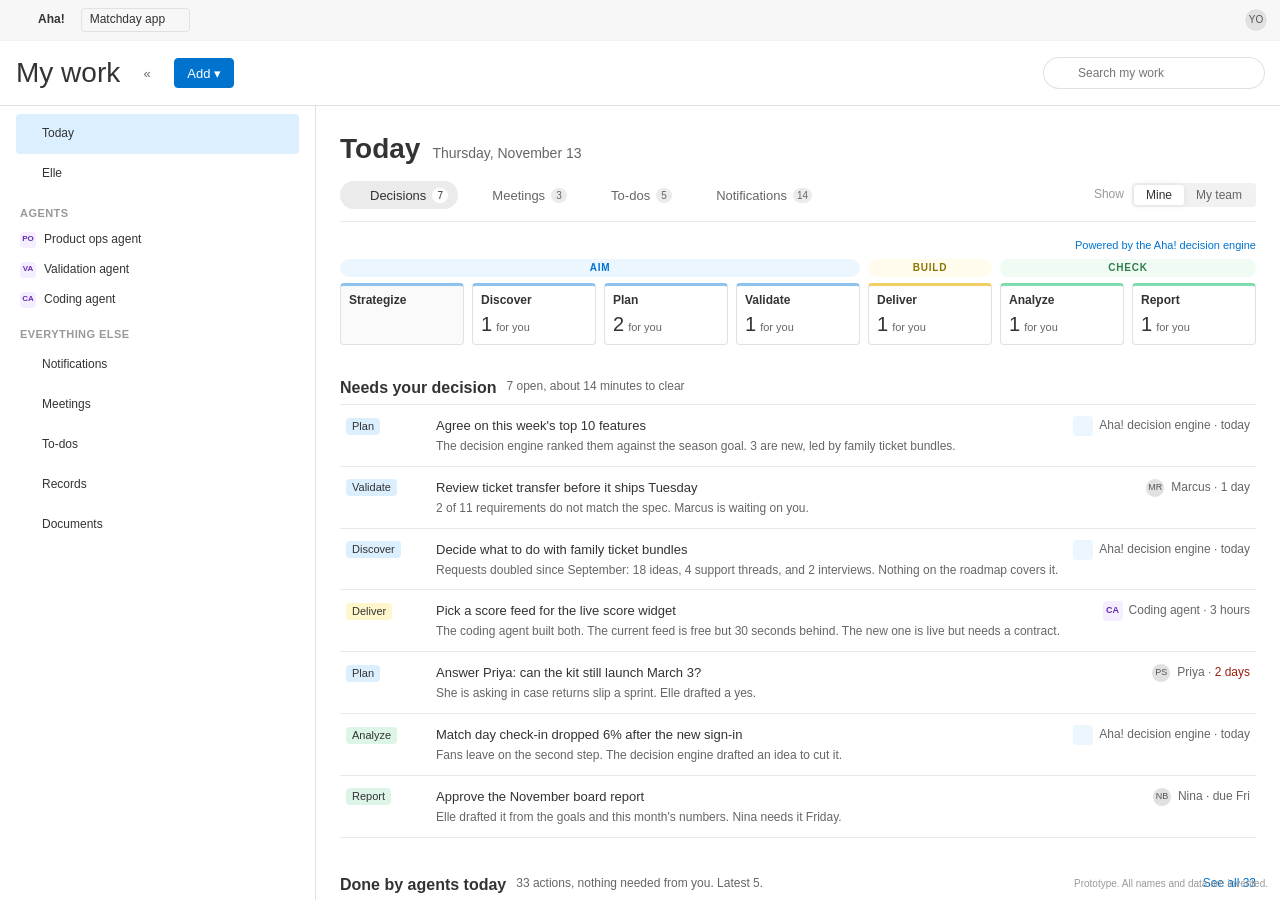
==== commit 6bb74e81: "Separate the decision engine from agents The Aha! decision engine now suggests: the top 10 ranking, " ====
--- a/src.html
+++ b/src.html
@@ -296,6 +296,9 @@
   @keyframes blink { 0%, 80%, 100% { opacity: .25; } 40% { opacity: 1; } }
   .chat-chips .btn { white-space: normal; height: auto; min-height: 26px; text-align: left; }
 
+  .engine-label { display: flex; align-items: center; justify-content: flex-end; gap: 6px; font-size: 11px; color: #0073cf; margin: -4px 0 6px; }
+  .face.engine { border-radius: 4px; background: #ebf6ff; color: #0073cf; border-color: transparent; }
+
   /* Toast with undo. */
   .toast { position: fixed; left: 50%; bottom: 24px; transform: translate(-50%, 20px); opacity: 0; pointer-events: none; display: flex; align-items: center; gap: 14px; background: #333; color: #fff; font-size: 12px; padding: 8px 12px 8px 14px; border-radius: 4px; box-shadow: 0 4px 12px rgba(0,0,0,.2); transition: opacity .2s, transform .2s; z-index: 1000; }
   .toast.is-on { opacity: 1; transform: translate(-50%, 0); pointer-events: auto; }
@@ -354,7 +357,7 @@
       <a class="nav-sidebar__item is-active" data-nav="today"><svg class="icon icon-14"><use href="#aha-icon-target"></use></svg> Today</a>
       <a class="nav-sidebar__item" data-nav="elle"><svg class="elle-icon" style="width:14px;height:14px"><use href="#elle-icon"></use></svg> Elle</a>
       <div class="nav-sidebar__group-header">Agents</div>
-      <a class="nav-sidebar__item nav-sidebar__item--compact" data-agent="Matchday PM"><span data-face="Matchday PM" data-size="s16"></span> Matchday PM</a>
+      <a class="nav-sidebar__item nav-sidebar__item--compact" data-agent="Product ops agent"><span data-face="Product ops agent" data-size="s16"></span> Product ops agent</a>
       <a class="nav-sidebar__item nav-sidebar__item--compact" data-agent="Validation agent"><span data-face="Validation agent" data-size="s16"></span> Validation agent</a>
       <a class="nav-sidebar__item nav-sidebar__item--compact" data-agent="Coding agent"><span data-face="Coding agent" data-size="s16"></span> Coding agent</a>
       <div class="nav-sidebar__group-header">Everything else</div>
@@ -392,6 +395,7 @@
       </div>
       <div id="view-work">
 
+      <div class="engine-label"><svg class="icon icon-14"><use href="#aha-icon-roadmaps"></use></svg>Powered by the Aha! decision engine</div>
       <div class="phases">
         <div class="phase-band aim">Aim</div>
         <div class="phase-band build">Build</div>
@@ -450,18 +454,20 @@
   Nina:    { name: 'Nina Brooks', init: 'NB', photo: 'https://randomuser.me/api/portraits/women/68.jpg' },
   Sam:     { name: 'Sam Kowalski', init: 'SK', photo: 'https://randomuser.me/api/portraits/men/75.jpg' },
   Elena:   { name: 'Elena Lopez', init: 'EL', photo: 'https://randomuser.me/api/portraits/women/12.jpg' },
-  'Matchday PM':      { agent: true, init: 'MP' },
+  'Product ops agent':      { agent: true, init: 'PO' },
+  'Decision engine':  { engine: true },
   'Validation agent': { agent: true, init: 'VA' },
   'Coding agent':     { agent: true, init: 'CA' },
   Elle:               { elle: true },
 };
 function face(key, size = '') {
   const p = PEOPLE[key] || { init: key.slice(0, 2).toUpperCase() };
+  if (p.engine) return `<span class="face engine ${size}" title="Aha! decision engine"><svg style="width:64%;height:64%"><use href="#aha-icon-roadmaps"></use></svg></span>`;
   if (p.elle) return `<span class="face agent ${size}"><svg class="elle-icon" style="width:70%;height:70%"><use href="#elle-icon"></use></svg></span>`;
   if (p.agent) return `<span class="face agent ${size}" title="${key}">${p.init}</span>`;
   return `<span class="face ${size}" title="${p.name}"><img src="${p.photo}" alt="${p.name}" onerror="this.parentNode.textContent='${p.init}'"></span>`;
 }
-const displayName = k => k === 'you' ? 'You' : k;
+const displayName = k => k === 'you' ? 'You' : k === 'Decision engine' ? 'Aha! decision engine' : k;
 document.querySelectorAll('[data-face]').forEach(el => el.outerHTML = face(el.dataset.face, el.dataset.size));
 
 const STAGES = [
@@ -478,24 +484,24 @@
 
 const QUEUE = {
   mine: [
-    { id: 'q1', stage: 'plan', kind: 'Ranked list', title: "Agree on this week's top 10 features", why: 'Matchday PM ranked them against the season goal. 3 are new, led by family ticket bundles.', who: 'Matchday PM', since: 'today', act: 'Review the list', drawer: 'top10', done: 'Agreed. Matchday PM will update the features board.' },
+    { id: 'q1', stage: 'plan', kind: 'Ranked list', title: "Agree on this week's top 10 features", why: 'The decision engine ranked them against the season goal. 3 are new, led by family ticket bundles.', who: 'Decision engine', since: 'today', act: 'Review the list', drawer: 'top10', done: 'Agreed. Product ops agent will update the features board.' },
     { id: 'q2', stage: 'validate', kind: 'Approval', title: 'Review ticket transfer before it ships Tuesday', why: '2 of 11 requirements do not match the spec. Marcus is waiting on you.', who: 'Marcus', since: '1 day', act: 'Review the 2 gaps', drawer: 'validate', done: 'Sent back to Marcus with the 2 gaps.' },
-    { id: 'q3', stage: 'discover', kind: 'New theme', title: 'Decide what to do with family ticket bundles', why: 'Requests doubled since September: 18 ideas, 4 support threads, and 2 interviews. Nothing on the roadmap covers it.', who: 'Elle', since: 'today', act: 'Decide', drawer: 'theme', done: 'Epic created: Family ticket bundles.' },
+    { id: 'q3', stage: 'discover', kind: 'New theme', title: 'Decide what to do with family ticket bundles', why: 'Requests doubled since September: 18 ideas, 4 support threads, and 2 interviews. Nothing on the roadmap covers it.', who: 'Decision engine', since: 'today', act: 'Decide', drawer: 'theme', done: 'Epic created: Family ticket bundles.' },
     { id: 'q4', stage: 'deliver', kind: 'Build choice', title: 'Pick a score feed for the live score widget', why: 'The coding agent built both. The current feed is free but 30 seconds behind. The new one is live but needs a contract.', who: 'Coding agent', since: '3 hours', act: 'Compare the options', drawer: 'options', done: 'The coding agent is building with the current feed.' },
     { id: 'q5', stage: 'plan', kind: 'Mention', title: 'Answer Priya: can the kit still launch March 3?', why: 'She is asking in case returns slip a sprint. Elle drafted a yes.', who: 'Priya', since: '2 days', late: true, act: "Review Elle's reply", drawer: 'reply', done: 'Reply sent to Priya.' },
-    { id: 'q6', stage: 'analyze', kind: 'Insight', title: 'Match day check-in dropped 6% after the new sign-in', why: 'Fans leave on the second step. Matchday PM drafted an idea to cut it.', who: 'Matchday PM', since: 'today', act: 'Open the idea', drawer: 'insight', done: 'Idea opened: Shorten match day sign-in.' },
+    { id: 'q6', stage: 'analyze', kind: 'Insight', title: 'Match day check-in dropped 6% after the new sign-in', why: 'Fans leave on the second step. The decision engine drafted an idea to cut it.', who: 'Decision engine', since: 'today', act: 'Open the idea', drawer: 'insight', done: 'Idea opened: Shorten match day sign-in.' },
     { id: 'q7', stage: 'report', kind: 'To-do', title: 'Approve the November board report', why: 'Elle drafted it from the goals and this month\'s numbers. Nina needs it Friday.', who: 'Nina', since: 'due Fri', act: 'Review the draft', drawer: 'report', done: 'Report approved and shared with Nina.' },
   ],
   team: [
     { id: 't1', stage: 'validate', kind: 'Waiting on Priya', title: "Priya's review is holding up renewal reminders", why: 'Built 4 days ago. Engineering cannot ship until she signs off.', who: 'Priya', since: '4 days', late: true, act: 'Nudge Priya', drawer: 'nudge', done: 'Nudged Priya.' },
-    { id: 't2', stage: 'plan', kind: 'Waiting on Sam', title: 'Sam needs to cut 18 points from the Spring release', why: 'Matchday PM suggests moving the 2 features that score lowest against the release goal.', who: 'Sam', since: '2 days', late: true, act: 'Open the release', drawer: 'capacity', done: 'Opened the Spring release.' },
+    { id: 't2', stage: 'plan', kind: 'Waiting on Sam', title: 'Sam needs to cut 18 points from the Spring release', why: 'The decision engine suggests moving the 2 features that score lowest against the release goal.', who: 'Sam', since: '2 days', late: true, act: 'Open the release', drawer: 'capacity', done: 'Opened the Spring release.' },
     { id: 't3', stage: 'discover', kind: 'Waiting on Elena', title: 'Stadium maps has no customer feedback after 5 days', why: 'Elena shared the prototype with 6 customers. None have opened it.', who: 'Elena', since: '5 days', late: true, act: 'Ask Elle to follow up', drawer: 'followup', done: 'Elle will follow up with the 6 customers.' },
     { id: 't4', stage: 'validate', kind: 'Waiting on you', title: 'Marcus is waiting on your ticket transfer review', why: '2 gaps to settle before Tuesday\'s release.', who: 'you', since: '1 day', act: 'Review the 2 gaps', drawer: 'validate', done: 'Sent back to Marcus with the 2 gaps.' },
   ],
 };
 
 const HANDLED = [
-  { stage: 'discover', title: 'Merged 9 duplicate ideas into Mobile ticket wallet', who: 'Matchday PM', when: '8:12am',
+  { stage: 'discover', title: 'Merged 9 duplicate ideas into Mobile ticket wallet', who: 'Product ops agent', when: '8:12am',
     changes: ['9 ideas now point to Mobile ticket wallet', 'Their 41 votes moved with them', 'Each submitter got a note with the new link'],
     why: 'Every one asked for tickets in the phone wallet. Merging duplicates is on its own for this workspace.', undoMsg: 'Undone. The 9 ideas are separate again.' },
   { stage: 'validate', title: 'Approved 3 copy fixes on the shop page', who: 'Validation agent', when: '9:40am',
@@ -504,29 +510,25 @@
   { stage: 'deliver', title: 'Moved 2 release dates to match Jira', who: 'Coding agent', when: '10:05am',
     changes: ['Merch pre-order: Feb 10 to Feb 14', 'Away fan travel info: Feb 21 to Feb 24'],
     why: 'Engineering moved the sprint in Jira. Keeping dates in sync is on its own.', undoMsg: 'Undone. Both dates are back to Feb 10 and Feb 21.' },
-  { stage: 'discover', title: 'Answered 4 portal comments with knowledge base articles', who: 'Matchday PM', when: '11:30am',
+  { stage: 'discover', title: 'Answered 4 portal comments with knowledge base articles', who: 'Product ops agent', when: '11:30am',
     changes: ['Linked "Transfer a ticket" on 2 comments', 'Linked "Find your seat" on 1 comment', 'Linked "Refunds" on 1 comment'],
     why: 'Each question matched a published article word for word.', undoMsg: 'Undone. The 4 replies are removed.' },
-  { stage: 'report', title: 'Refreshed the weekly ticket sales dashboard', who: 'Matchday PM', when: '12:00pm',
+  { stage: 'report', title: 'Refreshed the weekly ticket sales dashboard', who: 'Product ops agent', when: '12:00pm',
     changes: ['Pulled this week\'s sales: 18,240 tickets', 'Updated the season comparison chart'],
     why: 'Dashboard refreshes run every Thursday at noon.', undoMsg: 'Undone. The dashboard shows last week again.' },
   // Discover: 9 more
-  { stage: 'discover', title: 'Tagged 14 new ideas with their persona', who: 'Matchday PM', when: '7:05am', changes: ['14 ideas tagged: 9 season ticket holders, 5 casual fans'], why: 'Persona tags follow the rules in the workspace settings.' },
-  { stage: 'discover', title: 'Linked 6 support threads to the Group tickets epic', who: 'Matchday PM', when: '7:40am', changes: ['6 threads from the help desk now show on Group tickets'], why: 'Each thread names group checkout, which Group tickets covers.' },
-  { stage: 'discover', title: 'Summarized Tuesday\'s fan interview', who: 'Matchday PM', when: '8:30am', changes: ['Added a summary and 4 highlights to the interview record'], why: 'Interview summaries run after every recording is uploaded.' },
-  { stage: 'discover', title: 'Merged 3 duplicate ideas into Stadium maps', who: 'Matchday PM', when: '9:15am', changes: ['3 ideas point to Stadium maps', '12 votes moved with them'], why: 'All three asked for a seat map in the app.', undoMsg: 'Undone. The 3 ideas are separate again.' },
-  { stage: 'discover', title: 'Set 5 ideas to "Needs more info"', who: 'Matchday PM', when: '10:20am', changes: ['5 ideas had no description; each submitter got a question'], why: 'Ideas under 10 words get a follow-up question.' },
-  { stage: 'discover', title: 'Scored 8 new ideas against the season goal', who: 'Matchday PM', when: '10:50am', changes: ['8 ideas now have a goal fit score from 31 to 74'], why: 'Scoring runs when an idea gets its first vote.' },
-  { stage: 'discover', title: 'Added 2 competitor notes from release news', who: 'Matchday PM', when: '12:40pm', changes: ['2 notes added to the competitor record for ticketing apps'], why: 'Competitor news is collected daily.' },
-  { stage: 'discover', title: 'Closed 4 ideas that shipped in Mobile ticket wallet', who: 'Matchday PM', when: '1:05pm', changes: ['4 ideas set to Shipped', 'Each submitter got a note'], why: 'The ideas link to a feature that shipped.', undoMsg: 'Undone. The 4 ideas are open again.' },
-  { stage: 'discover', title: 'Grouped 18 ideas into a new theme: family ticket bundles', who: 'Matchday PM', when: '1:20pm', changes: ['New theme with 18 ideas', 'Sent to you as a decision'], why: 'Themes form when 10 or more ideas share a request.' },
+  { stage: 'discover', title: 'Tagged 14 new ideas with their persona', who: 'Product ops agent', when: '7:05am', changes: ['14 ideas tagged: 9 season ticket holders, 5 casual fans'], why: 'Persona tags follow the rules in the workspace settings.' },
+  { stage: 'discover', title: 'Linked 6 support threads to the Group tickets epic', who: 'Product ops agent', when: '7:40am', changes: ['6 threads from the help desk now show on Group tickets'], why: 'Each thread names group checkout, which Group tickets covers.' },
+  { stage: 'discover', title: 'Summarized Tuesday\'s fan interview', who: 'Product ops agent', when: '8:30am', changes: ['Added a summary and 4 highlights to the interview record'], why: 'Interview summaries run after every recording is uploaded.' },
+  { stage: 'discover', title: 'Merged 3 duplicate ideas into Stadium maps', who: 'Product ops agent', when: '9:15am', changes: ['3 ideas point to Stadium maps', '12 votes moved with them'], why: 'All three asked for a seat map in the app.', undoMsg: 'Undone. The 3 ideas are separate again.' },
+  { stage: 'discover', title: 'Set 5 ideas to "Needs more info"', who: 'Product ops agent', when: '10:20am', changes: ['5 ideas had no description; each submitter got a question'], why: 'Ideas under 10 words get a follow-up question.' },
+  { stage: 'discover', title: 'Added 2 competitor notes from release news', who: 'Product ops agent', when: '12:40pm', changes: ['2 notes added to the competitor record for ticketing apps'], why: 'Competitor news is collected daily.' },
+  { stage: 'discover', title: 'Closed 4 ideas that shipped in Mobile ticket wallet', who: 'Product ops agent', when: '1:05pm', changes: ['4 ideas set to Shipped', 'Each submitter got a note'], why: 'The ideas link to a feature that shipped.', undoMsg: 'Undone. The 4 ideas are open again.' },
   // Plan: 6
-  { stage: 'plan', title: 'Reranked the features board after 3 new ideas linked', who: 'Matchday PM', when: '7:30am', changes: ['Family ticket bundles moved from 9th to 3rd'], why: 'Ranking refreshes when linked demand changes by more than 10%.', undoMsg: 'Undone. The board order is back to yesterday.' },
-  { stage: 'plan', title: 'Filled in estimates on 4 new features', who: 'Matchday PM', when: '8:45am', changes: ['4 features got initial estimates from similar past work'], why: 'Initial estimates fill in for features with none.' },
-  { stage: 'plan', title: 'Drafted requirements for Guest ticket transfer limits', who: 'Matchday PM', when: '9:50am', changes: ['3 draft requirements added, marked as drafts'], why: 'Drafting requirements is set to on its own; you review before development.' },
-  { stage: 'plan', title: 'Updated the Spring roadmap after the Jira sync', who: 'Matchday PM', when: '10:10am', changes: ['2 bars moved on the Spring roadmap'], why: 'Roadmaps follow release dates automatically.' },
-  { stage: 'plan', title: 'Linked 2 features to the season goal', who: 'Matchday PM', when: '11:10am', changes: ['Merch pre-order and Live score widget now support the goal'], why: 'Both features name revenue per fan in their description.' },
-  { stage: 'plan', title: 'Flagged that the Spring release is over capacity', who: 'Matchday PM', when: '11:45am', changes: ['Sent Sam a decision: 18 points over'], why: 'Capacity checks run when estimates change.' },
+  { stage: 'plan', title: 'Filled in estimates on 4 new features', who: 'Product ops agent', when: '8:45am', changes: ['4 features got initial estimates from similar past work'], why: 'Initial estimates fill in for features with none.' },
+  { stage: 'plan', title: 'Drafted requirements for Guest ticket transfer limits', who: 'Product ops agent', when: '9:50am', changes: ['3 draft requirements added, marked as drafts'], why: 'Drafting requirements is set to on its own; you review before development.' },
+  { stage: 'plan', title: 'Updated the Spring roadmap after the Jira sync', who: 'Product ops agent', when: '10:10am', changes: ['2 bars moved on the Spring roadmap'], why: 'Roadmaps follow release dates automatically.' },
+  { stage: 'plan', title: 'Linked 2 features to the season goal', who: 'Product ops agent', when: '11:10am', changes: ['Merch pre-order and Live score widget now support the goal'], why: 'Both features name revenue per fan in their description.' },
   // Validate: 8 more
   { stage: 'validate', title: 'Passed the seat filter fix on staging', who: 'Validation agent', when: '7:20am', changes: ['All 4 requirements match the spec'], why: 'Builds under 50 changed lines that match every requirement pass on their own.' },
   { stage: 'validate', title: 'Passed the new loading spinner', who: 'Validation agent', when: '8:05am', changes: ['Matches the approved prototype'], why: 'Visual changes that match the prototype pass on their own.' },
@@ -541,14 +543,13 @@
   { stage: 'deliver', title: 'Fixed a failing test in the checkout suite', who: 'Coding agent', when: '9:30am', changes: ['1 test updated to match the new receipt layout'], why: 'Test fixes that do not change behavior are on its own.' },
   { stage: 'deliver', title: 'Built two options for the live score widget', who: 'Coding agent', when: '10:40am', changes: ['2 branches ready', 'Sent you the choice'], why: 'A new vendor contract always goes to a person.' },
   // Analyze: 5
-  { stage: 'analyze', title: 'Flagged a 6% drop in match day check-in', who: 'Matchday PM', when: '7:50am', changes: ['Sent you an insight with a drafted idea'], why: 'Drops over 5% in check-in or checkout go to the feature owner.' },
-  { stage: 'analyze', title: 'Measured adoption of Mobile ticket wallet', who: 'Matchday PM', when: '8:20am', changes: ['41% of fans used the wallet in its first week'], why: 'Adoption is measured 7 days after a launch.' },
-  { stage: 'analyze', title: 'Compared renewals to last season', who: 'Matchday PM', when: '9:05am', changes: ['82% renewed, up from 76%'], why: 'Renewal tracking runs weekly in November.' },
-  { stage: 'analyze', title: 'Linked usage data to 3 ideas', who: 'Matchday PM', when: '10:00am', changes: ['3 ideas now show how often fans hit the screen they mention'], why: 'Usage links run when an idea names a screen.' },
-  { stage: 'analyze', title: 'Updated the goal progress for revenue per fan', who: 'Matchday PM', when: '11:50am', changes: ['Progress moved from 4.8% to 5.2%'], why: 'Goal progress updates daily from sales data.' },
+  { stage: 'analyze', title: 'Measured adoption of Mobile ticket wallet', who: 'Product ops agent', when: '8:20am', changes: ['41% of fans used the wallet in its first week'], why: 'Adoption is measured 7 days after a launch.' },
+  { stage: 'analyze', title: 'Compared renewals to last season', who: 'Product ops agent', when: '9:05am', changes: ['82% renewed, up from 76%'], why: 'Renewal tracking runs weekly in November.' },
+  { stage: 'analyze', title: 'Linked usage data to 3 ideas', who: 'Product ops agent', when: '10:00am', changes: ['3 ideas now show how often fans hit the screen they mention'], why: 'Usage links run when an idea names a screen.' },
+  { stage: 'analyze', title: 'Updated the goal progress for revenue per fan', who: 'Product ops agent', when: '11:50am', changes: ['Progress moved from 4.8% to 5.2%'], why: 'Goal progress updates daily from sales data.' },
   // Report: 2 more
-  { stage: 'report', title: 'Drafted the November board report', who: 'Matchday PM', when: '8:00am', changes: ['Draft ready', 'Sent you a to-do to approve it'], why: 'Board reports always go to a person before they are shared.' },
-  { stage: 'report', title: 'Posted the weekly release notes draft', who: 'Matchday PM', when: '10:15am', changes: ['Draft added to the Spring release'], why: 'Release note drafts are on its own; publishing is not.' },
+  { stage: 'report', title: 'Drafted the November board report', who: 'Product ops agent', when: '8:00am', changes: ['Draft ready', 'Sent you a to-do to approve it'], why: 'Board reports always go to a person before they are shared.' },
+  { stage: 'report', title: 'Posted the weekly release notes draft', who: 'Product ops agent', when: '10:15am', changes: ['Draft added to the Spring release'], why: 'Release note drafts are on its own; publishing is not.' },
 ];
 const mins = w => { const [h, m] = w.replace(/am|pm/, '').split(':').map(Number); return (h % 12 + (w.endsWith('pm') ? 12 : 0)) * 60 + m; };
 HANDLED.sort((a, b) => mins(b.when) - mins(a.when));
@@ -607,7 +608,7 @@
   spring: { agenda: [{ t: 'Capacity: 18 points over' }],
        suggest: [{ rel: 't2' }],
        notes: [{ t: 'Confirm the Jira dates for both releases', o: 'Sam', since: 'Nov 6', done: false }],
-       prev: [{ date: 'Nov 6', ago: '1 week ago', discussed: ['The release was 18 points over capacity', 'Matchday PM suggested 2 features to move'], notes: ['Confirm the Jira dates for both releases'], summary: 'The Spring release is 18 points over capacity. Matchday PM suggested moving 2 features, and Sam will confirm the Jira dates first.' }] },
+       prev: [{ date: 'Nov 6', ago: '1 week ago', discussed: ['The release was 18 points over capacity', 'The decision engine suggested 2 features to move'], notes: ['Confirm the Jira dates for both releases'], summary: 'The Spring release is 18 points over capacity. Product ops agent suggested moving 2 features, and Sam will confirm the Jira dates first.' }] },
 };
 const mstate = {};
 function stateFor(i) {
@@ -647,7 +648,7 @@
     return `<button class="stage ${cls}" data-stage="${s.id}" title="${filter === s.id ? 'Show every stage' : 'Show only ' + s.name}">
       <div class="name">${s.name}</div>
       <div class="num ${n ? '' : 'zero'}"><b>${n}</b><span>${scope === 'mine' ? 'for you' : 'waiting'}</span></div>
-      <div class="ai">${doneIn(s.id)} done by AI</div></button>`;
+      <div class="ai">${doneIn(s.id)} done by agents</div></button>`;
   }).join('');
   document.querySelectorAll('button.stage').forEach(el => el.onclick = () => {
     filter = filter === el.dataset.stage ? null : el.dataset.stage; render();
@@ -672,7 +673,7 @@
     </div>`).join('');
   if (!items.length) html = all.length
     ? `<div class="empty">${searchText ? `Nothing matches "${searchText}".` : `Nothing waiting in ${NAME[filter]}.`}</div>`
-    : `<div class="empty">${face('Matchday PM', 's24')}<div><b>Nothing needs you right now.</b>Matchday PM will bring the next decision here.</div></div>`;
+    : `<div class="empty">${face('Decision engine', 's24')}<div><b>Nothing needs you right now.</b>The Aha! decision engine will bring the next decision here.</div></div>`;
   document.getElementById('queue').innerHTML = html;
   document.querySelectorAll('#queue .row-item').forEach(el => el.onclick = () => openDrawer(el.dataset.id, el));
 }
@@ -845,7 +846,7 @@
 }
 
 function drawerHTML(q) {
-  const by = q.who === 'you' ? 'Waiting on you' : `From <b>${displayName(q.who)}</b>`;
+  const by = q.who === 'you' ? 'Waiting on you' : q.who === 'Decision engine' ? 'Suggested by the <b>Aha! decision engine</b>' : `From <b>${displayName(q.who)}</b>`;
   const head = `<span class="stage-pill sp-${BAND[q.stage]}">${NAME[q.stage]}</span><h2>${q.title}</h2>
     <div class="byline">${face(q.who, 's24')}<span>${by} &middot; ${q.kind.toLowerCase()} &middot; ${q.since}</span></div>`;
 
@@ -854,7 +855,7 @@
       Ranked against the season goal, "Grow match day revenue per fan 8%." Family ticket bundles is new: 18 ideas and 2 interviews this month. Two features dropped off because they no longer support a goal.</div>
       <h4>Suggested for this week <span class="h4-note">Uncheck any you disagree with</span></h4><div class="check-list" id="top10">${TOP10.map((f, i) => `<label class="ci"><input type="checkbox" checked><span class="rank">${i + 1}</span><span>${f[0]}${f[1] ? '<span class="pill is-purple new">New</span>' : ''}</span><span class="score-pill">${f[2]}</span></label>`).join('')}</div>
       <div class="what-next" id="top10-next"></div>`,
-    foot: `<button class="btn btn-primary" data-act="agree">Agree</button><button class="btn" data-act="rerun">Rerun</button><input class="input" id="refine" placeholder="Refine: tell Matchday PM what to change"><button class="btn btn-ai" data-act="refine">Refine</button>`,
+    foot: `<button class="btn btn-primary" data-act="agree">Agree</button><button class="btn" data-act="rerun">Rerun</button><input class="input" id="refine" placeholder="Refine: tell the decision engine what to change"><button class="btn btn-ai" data-act="refine">Refine</button>`,
     wire() {
       const upd = () => {
         const off = $$d('#top10 input').filter(c => !c.checked).length;
@@ -867,8 +868,8 @@
     },
     act: {
       agree() { const n = $$d('#top10 input').filter(c => c.checked).length; return `Agreed on ${n}. They are at the top of the features board.`; },
-      rerun: () => 'Matchday PM is rerunning the ranking. The new list lands here in a few minutes.',
-      refine() { if (!needText('#refine', 'Say what to change first')) return false; return `Matchday PM is reranking: "${val('#refine')}"`; },
+      rerun: () => 'The decision engine is rerunning the ranking. The new list lands here in a few minutes.',
+      refine() { if (!needText('#refine', 'Say what to change first')) return false; return `The decision engine is reranking: "${val('#refine')}"`; },
     },
   };
 
@@ -947,14 +948,14 @@
         <div class="f-row is-bad"><span>Sign in</span><div class="bar"><i style="width:71%"></i><em style="left:77%"></em></div><b>71% <small>was 77%</small></b></div>
         <div class="f-row"><span>Show ticket</span><div class="bar"><i style="width:64%"></i><em style="left:70%"></em></div><b>64% <small>was 70%</small></b></div>
       </div>
-      <h4>Idea Matchday PM drafted <span class="h4-note">Edit before you create it</span></h4>
+      <h4>Idea the decision engine drafted <span class="h4-note">Edit before you create it</span></h4>
       <input class="input" id="idea-title" value="Keep fans signed in on match day">
       <div class="ai-result" style="margin-top:8px">${elleHead('Why')}The new sign-in asks for a code every visit. Fans who stay signed in skip that step. Similar apps keep match day sessions for 24 hours.</div>
       <div class="what-next">Creates the idea in Matchday app and links it to the check-in analytics.</div>`,
     foot: `<button class="btn btn-primary" data-act="create">Create the idea</button><button class="btn" data-act="dismiss">Not now</button>`,
     act: {
       create() { if (!needText('#idea-title', 'Give the idea a name')) return false; return `Idea created: ${val('#idea-title')}.`; },
-      dismiss: () => 'Dismissed. Matchday PM will flag it again if the drop grows.',
+      dismiss: () => 'Dismissed. The decision engine will flag it again if the drop grows.',
     },
   };
 
@@ -1062,6 +1063,12 @@
 function openDrawer(id, el) {
   const q = [...QUEUE.mine, ...QUEUE.team].find(x => x.id === id);
   const d = drawerHTML(q);
+  const helper = { deliver: 'Coding agent', validate: 'Validation agent' }[q.stage] || 'Product ops agent';
+  d.act.handoff = () => {
+    HANDLED.unshift({ stage: q.stage, title: `Took over: ${q.title}`, who: helper, when: 'Just now', changes: [`You handed this to ${helper}`, 'It will log each change here as it works'], why: 'You handed it over from your decisions.', undoMsg: 'Undone. It is back in your decisions.' });
+    return `Handed to ${helper}. It shows in Done by agents.`;
+  };
+  d.foot += `<span class="spacer"></span><button class="btn btn-ghost" data-act="handoff">Hand to an agent</button>`;
   showDrawer(q.kind, d.body, d.foot, el);
   if (d.wire) d.wire();
   $$d('[data-act]').forEach(b => b.onclick = () => {
@@ -1071,7 +1078,7 @@
     el.classList.add('is-leaving');
     setTimeout(() => {
       cleared.add(id); render(); renderMeetingPane();
-      toast(msg, () => { cleared.delete(id); if (b.dataset.act === 'take' && q.drawer === 'nudge') QUEUE.mine = QUEUE.mine.filter(x => x.id !== 'q8'); render(); renderMeetingPane(); });
+      toast(msg, () => { if (b.dataset.act === 'handoff') HANDLED.shift(); cleared.delete(id); if (b.dataset.act === 'take' && q.drawer === 'nudge') QUEUE.mine = QUEUE.mine.filter(x => x.id !== 'q8'); render(); renderMeetingPane(); });
     }, 250);
   });
 }
@@ -1080,7 +1087,7 @@
   showDrawer('Done by an agent', `<span class="stage-pill sp-${BAND[h.stage]}">${NAME[h.stage]}</span><h2>${h.title}</h2>
     <div class="byline">${face(h.who, 's24')}<span>${h.who} &middot; today at ${h.when}${h.undone ? ' &middot; <b class="gap">Undone</b>' : ''}</span></div>
     <h4>What changed</h4><div class="check-list">${(h.changes || [h.title]).map(c => `<div class="ci"><span class="ok">&#10003;</span><span></span><span>${c}</span><span></span></div>`).join('')}</div>
-    <h4>Why it did not ask you</h4><div class="ai-result">${elleHead(h.who)}${h.why}</div>`,
+    <h4>Why it did not ask you</h4><div class="ai-result"><div class="ai-head">${face(h.who, 's16')}${h.who}</div>${h.why}</div>`,
     h.undone ? `<span class="muted-s">This was undone.</span>` : `<button class="btn" data-audit="undo">Undo</button><button class="btn btn-ghost" data-audit="keep">Looks right</button>`, el);
   $$d('[data-audit]').forEach(b => b.onclick = () => {
     closeDrawer();
@@ -1093,7 +1100,7 @@
   const live = HANDLED.filter(h => !h.undone);
   const by = a => live.filter(h => h.who === a).length;
   showDrawer('Done by agents', `<h2>${live.length} actions today</h2><div class="byline">Nothing needed you. Open any one to see what changed or undo it.</div>
-    <h4>By agent</h4><div class="facts"><div><span>Matchday PM</span>${by('Matchday PM')} actions</div><div><span>Validation agent</span>${by('Validation agent')} actions</div><div><span>Coding agent</span>${by('Coding agent')} actions</div></div>
+    <h4>By agent</h4><div class="facts"><div><span>Product ops agent</span>${by('Product ops agent')} actions</div><div><span>Validation agent</span>${by('Validation agent')} actions</div><div><span>Coding agent</span>${by('Coding agent')} actions</div></div>
     <h4>Newest first</h4><div class="rows">${HANDLED.map((h, i) => `<div class="row-item ${h.undone ? 'is-undone' : ''}" data-all="${i}"><div><span class="stage-pill sp-${BAND[h.stage]}">${NAME[h.stage]}</span></div><div><div class="title">${h.title}</div></div><div class="who">${face(h.who, 's16')}<span>${h.when}</span></div></div>`).join('')}</div>`,
     `<button class="btn" data-toast="Exported ${live.length} actions to CSV.">Export</button>`);
   $$d('[data-all]').forEach(r => r.onclick = () => openAudit(+r.dataset.all, r));
@@ -1110,11 +1117,11 @@
   { t: 'Approve the November board report', due: 'Fri', rel: 'q7', from: 'Nina' },
   { t: 'Review notes from Ticket transfer design review', due: 'Today', from: 'Meeting' },
   { t: 'Intro Elena to the supporters club lead', due: 'Mon', from: '1:1 with Elena' },
-  { t: 'Read the stadium maps interview summary', due: 'Next week', from: 'Matchday PM' },
+  { t: 'Read the stadium maps interview summary', due: 'Next week', from: 'Product ops agent' },
 ];
 let notifMode = 'matter';
 const NOTIF_FYI = [
-  { who: 'Matchday PM', text: 'Matchday PM merged 9 duplicate ideas into Mobile ticket wallet', when: '8:12am', handled: true },
+  { who: 'Product ops agent', text: 'Product ops agent merged 9 duplicate ideas into Mobile ticket wallet', when: '8:12am', handled: true },
   { who: 'Validation agent', text: 'Validation agent passed 3 copy fixes on the shop page', when: '9:40am', handled: true },
   { who: 'Marcus', text: 'Marcus commented on Live score widget', when: 'Yesterday', handled: false },
   { who: 'Coding agent', text: 'Coding agent moved 2 release dates to match Jira', when: '10:05am', handled: true },
@@ -1185,7 +1192,7 @@
 
 /* Left nav, header, and top nav. Everything a reviewer can click does something. */
 const AGENTS = {
-  'Matchday PM': { role: 'AI PM for Matchday app, set up by you', job: 'Keeps the backlog ranked against the season goal, turns feedback into themes, and drafts the monthly report. Asks before it changes a roadmap.', level: 1, rate: 82 },
+  'Product ops agent': { role: 'Handles the busy work in Matchday app', job: 'Merges duplicate ideas, tags personas, links feedback to epics, answers portal comments, refreshes dashboards, and drafts release notes. It never changes priorities. The Aha! decision engine suggests those, and you decide.', level: 1, rate: 82 },
   'Validation agent': { role: 'Checks builds against the spec and the approved prototype', job: 'Reviews every build before release. Passes small changes that match the spec and sends anything bigger to a person.', level: 2, rate: 94 },
   'Coding agent': { role: 'Builds small fixes and options for engineering', job: 'Opens pull requests for small fixes, keeps release dates in sync with Jira, and builds options when a choice needs a person.', level: 0, rate: 71 },
 };
@@ -1195,14 +1202,14 @@
 
 /* Agent drawer: Chat with the agent, or change its Settings. */
 const AGENT_CHAT = {
-  'Matchday PM': {
-    hello: 'Morning. I ranked this week\'s top 10 and found one new theme: family ticket bundles. What do you want to dig into?',
+  'Product ops agent': {
+    hello: 'Morning. I merged 12 duplicate ideas, tagged 14 new ones, and answered 4 portal comments. What do you want to hand me?',
     ask: {
-      'Why is family ticket bundles ranked 3rd?': { text: 'Requests doubled since September: 18 ideas, 4 support threads, and 2 interviews. 5 of the ideas come from season ticket holders up for renewal, and it supports the revenue per fan goal.', rel: 'q3', relLabel: 'Open the theme' },
-      'What did you change on your own today?': { text: () => `${HANDLED.filter(h => h.who === 'Matchday PM' && !h.undone).length} things. The biggest: I merged 9 duplicate ideas into Mobile ticket wallet and reranked the features board. Each one is in Done by agents if you want to undo it.` },
-      'Draft a one-pager on family ticket bundles': { text: 'Drafted. It covers the demand, the 3 fan segments asking for it, and a first cut you could ship in the Summer release. I added it to your agenda for season planning with Nina.' },
-    },
-    fallback: t => `On it. I\'ll look into "${t}" and post what I find here.`,
+      'What did you change on your own today?': { text: () => `${HANDLED.filter(h => h.who === 'Product ops agent' && !h.undone).length} things, all busy work. The biggest: I merged 9 duplicate ideas into Mobile ticket wallet and moved their 41 votes. Each one is in Done by agents if you want to undo it.` },
+      'Tidy up the stadium maps ideas': { text: 'Done. I merged 3 duplicates, tagged each idea with its persona, and linked 2 support threads. Nothing about priority changed.' },
+      'Draft the Spring release notes': { text: 'Drafted. They cover the 5 features in the Spring release and are waiting on the release for you to review.' },
+    },
+    fallback: t => `On it. I will take care of "${t}" and log every change in Done by agents.`,
   },
   'Validation agent': {
     hello: 'I checked 12 builds today and passed 11. Ticket transfer has 2 gaps waiting on you.',
@@ -1289,7 +1296,7 @@
   { who: 'Nina', text: 'Nina assigned you a to-do: Approve the November board report', when: 'Today', rel: 'q7' },
   { who: 'Elena', text: 'Elena shared the stadium maps prototype with 6 customers', when: '5 days ago', rel: 't3' },
   { who: 'Sam', text: 'Sam moved the Spring release date to March 3', when: '3 days ago' },
-  { who: 'Matchday PM', text: 'Matchday PM finished this week\'s ranking', when: 'Today', rel: 'q1' },
+  { who: 'Decision engine', text: 'The decision engine finished this week\'s ranking', when: 'Today', rel: 'q1' },
 ];
 
 
